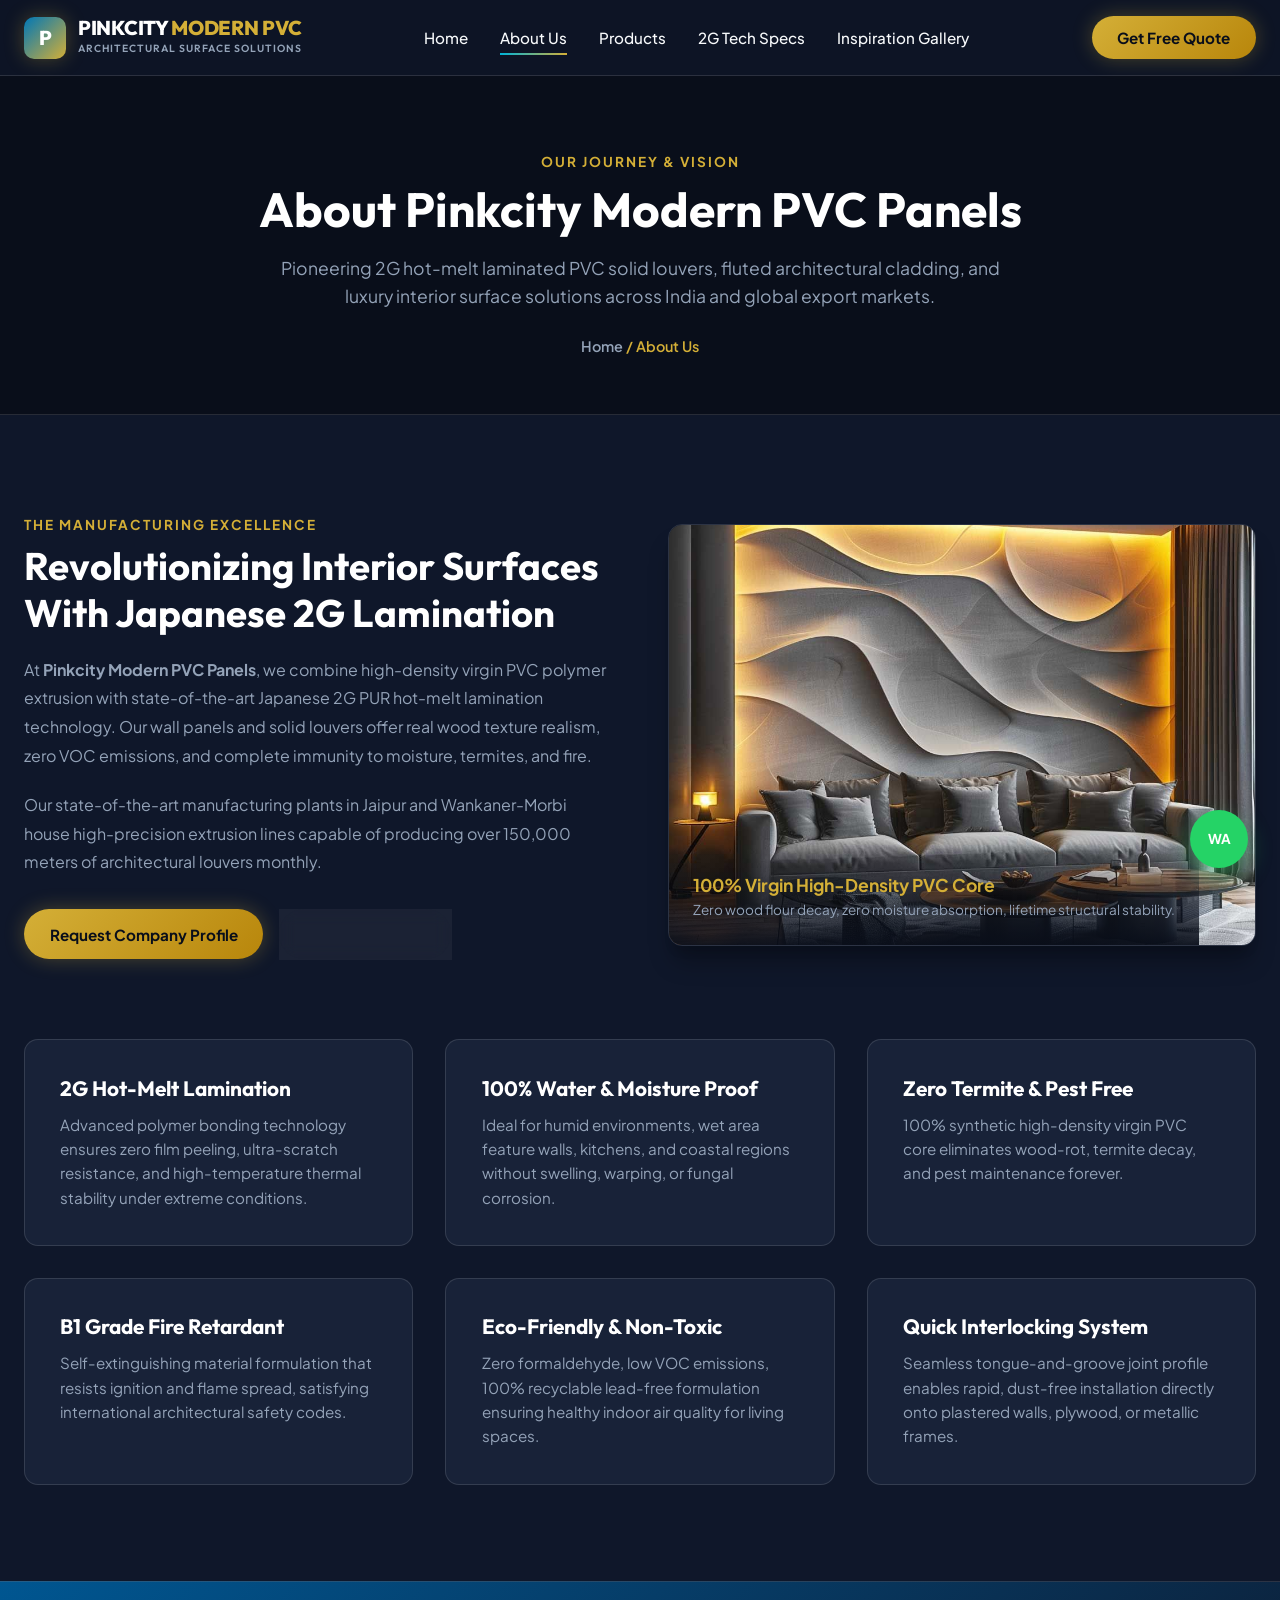
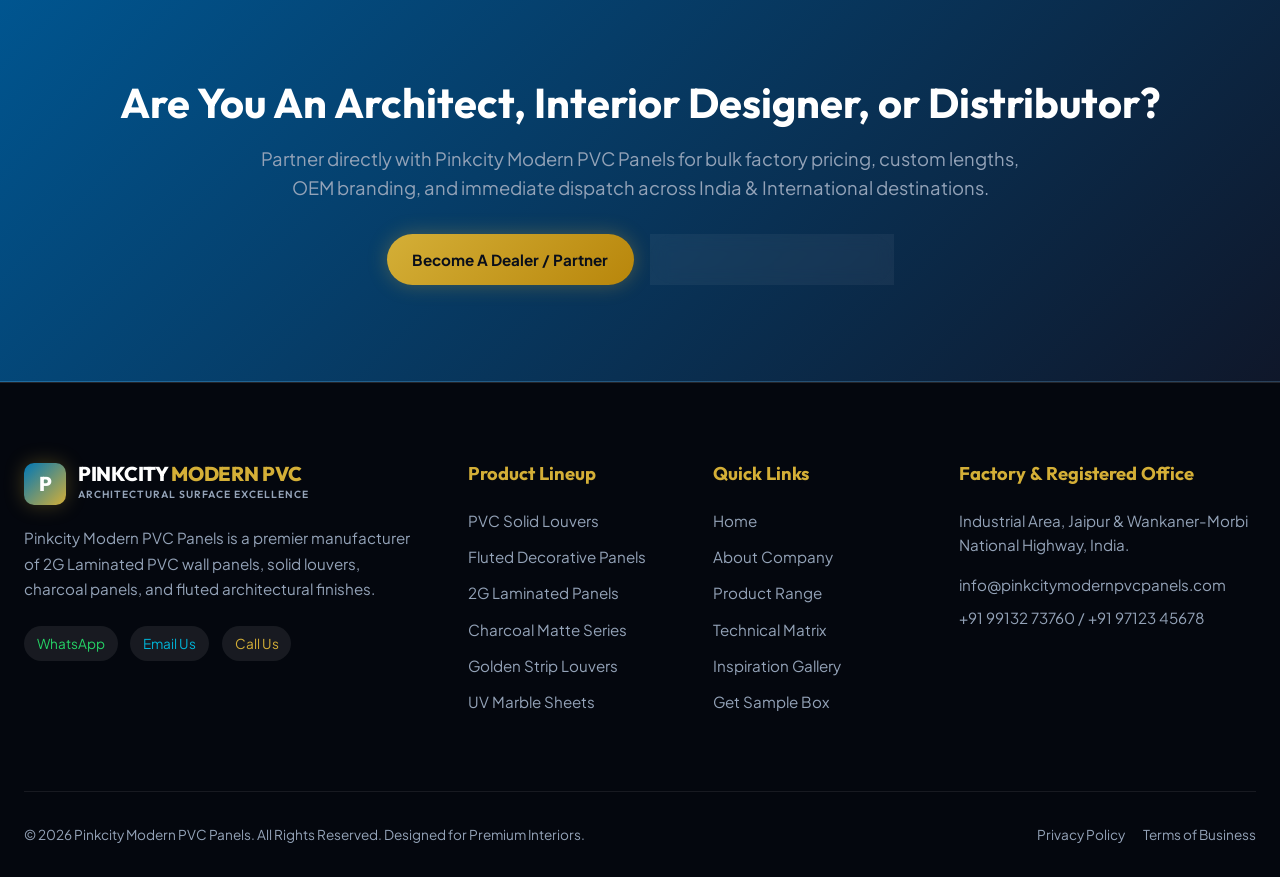
==== about.html @ 7658c2d9 "Optimize smartphone header button and eliminate logo truncation" ====
<!DOCTYPE html>
<html lang="en">
<head>
  <meta charset="UTF-8">
  <meta name="viewport" content="width=device-width, initial-scale=1.0">
  <title>About Us | Pinkcity Modern PVC Panels - 2G Laminated Louvers & Cladding</title>
  <meta name="description" content="Learn about Pinkcity Modern PVC Panels, India's leading manufacturer of 2G laminated solid louvers, fluted wall panels, charcoal cladding, and architectural surface solutions.">
  <meta name="keywords" content="About Pinkcity Modern PVC Panels, 2G Lamination Technology, PVC Louver Manufacturer, India PVC Panels Plant">
  <meta name="author" content="Pinkcity Modern PVC Panels">

  <!-- FontAwesome Icons -->
  <link rel="stylesheet" href="https://cdnjs.cloudflare.com/ajax/libs/font-awesome/6.4.0/css/all.min.css">
  
  <!-- Custom Stylesheet -->
  <link rel="stylesheet" href="asset/interior.css">
</head>
<body>

  <!-- ==================== MAIN HEADER / NAVIGATION ==================== -->
  <header class="main-header">
    <div class="container">
      <nav class="navbar">
        <a href="index.html" class="brand-logo">
          <div class="brand-logo-icon">P</div>
          <div class="brand-logo-text">
            <span class="brand-name">PINKCITY <span class="brand-highlight">MODERN PVC</span></span>
            <span class="brand-tag">Architectural Surface Solutions</span>
          </div>
        </a>

        <ul class="nav-links">
          <li><a href="index.html" class="nav-link">Home</a></li>
          <li><a href="about.html" class="nav-link active">About Us</a></li>
          <li><a href="products.html" class="nav-link">Products</a></li>
          <li><a href="tech-specs.html" class="nav-link">2G Tech Specs</a></li>
          <li><a href="gallery.html" class="nav-link">Inspiration Gallery</a></li>
        </ul>

        <div class="nav-cta">
          <button class="btn btn-gold open-quote-modal" data-product-name="General Inquiry">
            <span class="cta-full">Get Free Quote</span>
            <span class="cta-short">Quote</span>
          </button>
          <button class="mobile-toggle" aria-label="Toggle Navigation">
            <i class="fa-solid fa-bars"></i>
          </button>
        </div>
      </nav>
    </div>
  </header>

  <!-- ==================== PAGE HERO BANNER ==================== -->
  <section class="section section-black" style="padding: 4.5rem 0 3.5rem 0; border-bottom: 1px solid var(--glass-border);">
    <div class="container" style="text-align: center;">
      <span class="section-subtitle">OUR JOURNEY & VISION</span>
      <h1 style="font-size: 3rem; margin-bottom: 1rem;">About Pinkcity Modern PVC Panels</h1>
      <p style="color: var(--text-muted); max-width: 750px; margin: 0 auto 1.5rem auto; font-size: 1.1rem;">
        Pioneering 2G hot-melt laminated PVC solid louvers, fluted architectural cladding, and luxury interior surface solutions across India and global export markets.
      </p>
      <div style="font-size: 0.9rem; color: var(--accent-gold); font-weight: 600;">
        <a href="index.html" style="color: var(--text-muted);">Home</a> / <span>About Us</span>
      </div>
    </div>
  </section>

  <!-- ==================== COMPANY OVERVIEW & 2G TECH ==================== -->
  <section class="section section-dark">
    <div class="container">
      <div style="display: grid; grid-template-columns: 1fr 1fr; gap: 3.5rem; align-items: center; margin-bottom: 5rem;">
        <div>
          <span class="section-subtitle">THE MANUFACTURING EXCELLENCE</span>
          <h2 style="font-size: 2.4rem; margin-bottom: 1.25rem;">Revolutionizing Interior Surfaces With Japanese 2G Lamination</h2>
          <p style="color: var(--text-muted); line-height: 1.8; margin-bottom: 1.25rem;">
            At <strong>Pinkcity Modern PVC Panels</strong>, we combine high-density virgin PVC polymer extrusion with state-of-the-art Japanese 2G PUR hot-melt lamination technology. Our wall panels and solid louvers offer real wood texture realism, zero VOC emissions, and complete immunity to moisture, termites, and fire.
          </p>
          <p style="color: var(--text-muted); line-height: 1.8; margin-bottom: 2rem;">
            Our state-of-the-art manufacturing plants in Jaipur and Wankaner-Morbi house high-precision extrusion lines capable of producing over 150,000 meters of architectural louvers monthly.
          </p>
          
          <div style="display: flex; gap: 1rem; flex-wrap: wrap;">
            <button class="btn btn-gold open-quote-modal" data-product-name="Company Presentation Request">
              Request Company Profile
            </button>
            <a href="products.html" class="btn btn-outline">
              Explore Catalog
            </a>
          </div>
        </div>

        <div style="position: relative; border-radius: var(--radius-md); overflow: hidden; border: 1px solid var(--glass-border); box-shadow: var(--shadow-lg);">
          <img src="hero page/1.jpg" alt="Pinkcity Manufacturing Plant & Surface Finish" style="width: 100%; height: 420px; object-fit: cover;">
          <div style="position: absolute; bottom: 0; inset-x: 0; background: linear-gradient(to top, rgba(9,14,26,0.95), transparent); padding: 1.5rem;">
            <div style="font-weight: 700; color: var(--accent-gold); font-size: 1.1rem;">100% Virgin High-Density PVC Core</div>
            <div style="font-size: 0.85rem; color: var(--text-muted);">Zero wood flour decay, zero moisture absorption, lifetime structural stability.</div>
          </div>
        </div>
      </div>

      <!-- Key Advantage Features -->
      <div class="features-grid">
        <div class="feature-card">
          <h3 class="feature-title">2G Hot-Melt Lamination</h3>
          <p class="feature-desc">Advanced polymer bonding technology ensures zero film peeling, ultra-scratch resistance, and high-temperature thermal stability under extreme conditions.</p>
        </div>

        <div class="feature-card">
          <h3 class="feature-title">100% Water & Moisture Proof</h3>
          <p class="feature-desc">Ideal for humid environments, wet area feature walls, kitchens, and coastal regions without swelling, warping, or fungal corrosion.</p>
        </div>

        <div class="feature-card">
          <h3 class="feature-title">Zero Termite & Pest Free</h3>
          <p class="feature-desc">100% synthetic high-density virgin PVC core eliminates wood-rot, termite decay, and pest maintenance forever.</p>
        </div>

        <div class="feature-card">
          <h3 class="feature-title">B1 Grade Fire Retardant</h3>
          <p class="feature-desc">Self-extinguishing material formulation that resists ignition and flame spread, satisfying international architectural safety codes.</p>
        </div>

        <div class="feature-card">
          <h3 class="feature-title">Eco-Friendly & Non-Toxic</h3>
          <p class="feature-desc">Zero formaldehyde, low VOC emissions, 100% recyclable lead-free formulation ensuring healthy indoor air quality for living spaces.</p>
        </div>

        <div class="feature-card">
          <h3 class="feature-title">Quick Interlocking System</h3>
          <p class="feature-desc">Seamless tongue-and-groove joint profile enables rapid, dust-free installation directly onto plastered walls, plywood, or metallic frames.</p>
        </div>
      </div>
    </div>
  </section>

  <!-- ==================== CALL TO ACTION BANNER ==================== -->
  <section class="section" style="background: linear-gradient(135deg, #005691 0%, var(--primary-navy) 100%); border-top: 1px solid var(--glass-border); border-bottom: 1px solid var(--glass-border);">
    <div class="container" style="text-align: center;">
      <h2 style="font-size: 2.6rem; margin-bottom: 1rem;">Are You An Architect, Interior Designer, or Distributor?</h2>
      <p style="font-size: 1.15rem; color: var(--text-muted); max-width: 800px; margin: 0 auto 2rem auto;">
        Partner directly with Pinkcity Modern PVC Panels for bulk factory pricing, custom lengths, OEM branding, and immediate dispatch across India & International destinations.
      </p>
      <div style="display: flex; gap: 1rem; justify-content: center; flex-wrap: wrap;">
        <button class="btn btn-gold open-quote-modal" data-product-name="Distributor / Bulk Dealer Partnering">
          Become A Dealer / Partner
        </button>
        <a href="https://wa.me/919913273760?text=Hi%20Pinkcity%20Modern%20PVC%20Panels,%20I%20want%20to%20request%20the%20complete%20PDF%20catalogue." target="_blank" class="btn btn-outline">
          Download PDF Catalogue
        </a>
      </div>
    </div>
  </section>

  <!-- ==================== FOOTER ==================== -->
  <footer class="footer">
    <div class="container">
      <div class="footer-grid">
        <div class="footer-col">
          <a href="index.html" class="brand-logo" style="margin-bottom: 1.25rem; display: inline-flex;">
            <div class="brand-logo-icon">P</div>
            <div class="brand-logo-text">
              <span class="brand-name">PINKCITY <span class="brand-highlight">MODERN PVC</span></span>
              <span class="brand-tag">Architectural Surface Excellence</span>
            </div>
          </a>
          <p style="color: var(--text-muted); line-height: 1.7; margin-bottom: 1.5rem;">
            Pinkcity Modern PVC Panels is a premier manufacturer of 2G Laminated PVC wall panels, solid louvers, charcoal panels, and fluted architectural finishes.
          </p>
          <div style="display: flex; gap: 0.8rem; flex-wrap: wrap;">
            <a href="https://wa.me/919913273760" target="_blank" style="padding: 0.4rem 0.8rem; border-radius: var(--radius-full); background: rgba(255,255,255,0.08); font-size: 0.85rem; color: #25d366;">WhatsApp</a>
            <a href="mailto:info@pinkcitymodernpvcpanels.com" style="padding: 0.4rem 0.8rem; border-radius: var(--radius-full); background: rgba(255,255,255,0.08); font-size: 0.85rem; color: var(--accent-cyan);">Email Us</a>
            <a href="tel:+919913273760" style="padding: 0.4rem 0.8rem; border-radius: var(--radius-full); background: rgba(255,255,255,0.08); font-size: 0.85rem; color: var(--accent-gold);">Call Us</a>
          </div>
        </div>

        <div class="footer-col">
          <h4>Product Lineup</h4>
          <ul class="footer-links">
            <li><a href="products.html">PVC Solid Louvers</a></li>
            <li><a href="products.html">Fluted Decorative Panels</a></li>
            <li><a href="products.html">2G Laminated Panels</a></li>
            <li><a href="products.html">Charcoal Matte Series</a></li>
            <li><a href="products.html">Golden Strip Louvers</a></li>
            <li><a href="products.html">UV Marble Sheets</a></li>
          </ul>
        </div>

        <div class="footer-col">
          <h4>Quick Links</h4>
          <ul class="footer-links">
            <li><a href="index.html">Home</a></li>
            <li><a href="about.html">About Company</a></li>
            <li><a href="products.html">Product Range</a></li>
            <li><a href="tech-specs.html">Technical Matrix</a></li>
            <li><a href="gallery.html">Inspiration Gallery</a></li>
            <li><a class="open-quote-modal" data-product-name="Request Sample Box" href="#">Get Sample Box</a></li>
          </ul>
        </div>

        <div class="footer-col">
          <h4>Factory & Registered Office</h4>
          <p style="color: var(--text-muted); margin-bottom: 1rem;">
            Industrial Area, Jaipur & Wankaner-Morbi National Highway, India.
          </p>
          <p style="color: var(--text-muted); margin-bottom: 0.5rem;">
            info@pinkcitymodernpvcpanels.com
          </p>
          <p style="color: var(--text-muted);">
            +91 99132 73760 / +91 97123 45678
          </p>
        </div>
      </div>

      <div class="footer-bottom">
        <div>&copy; 2026 Pinkcity Modern PVC Panels. All Rights Reserved. Designed for Premium Interiors.</div>
        <div>
          <a href="#" style="color: var(--text-muted); margin-right: 1rem;">Privacy Policy</a>
          <a href="#" style="color: var(--text-muted);">Terms of Business</a>
        </div>
      </div>
    </div>
  </footer>

  <!-- ==================== FLOATING WHATSAPP BUTTON ==================== -->
  <a href="https://wa.me/919913273760?text=Hello%20Pinkcity%20Modern%20PVC%20Panels,%20I%20am%20interested%20in%20your%20PVC%20Louvers%20and%20Wall%20Panels." class="whatsapp-float" target="_blank" title="Chat on WhatsApp" style="font-weight: 700; font-size: 0.85rem;">
    WA
  </a>

  <!-- ==================== INQUIRY / SAMPLE REQUEST MODAL ==================== -->
  <div class="modal-backdrop" id="quoteModal">
    <div class="modal-content">
      <button class="modal-close" id="closeQuoteModal">&times;</button>
      <h3 style="font-size: 1.8rem; margin-bottom: 0.5rem; color: var(--accent-gold);">Request Official Quote / Sample Kit</h3>
      <p style="color: var(--text-muted); font-size: 0.9rem; margin-bottom: 1.5rem;">
        Fill out your details below and our sales engineering team will connect with sample swatches & direct wholesale pricing.
      </p>

      <form id="quoteForm">
        <div class="form-group">
          <label class="form-label" for="quoteName">Full Name / Business Name *</label>
          <input type="text" id="quoteName" class="form-control" placeholder="e.g. Rahul Sharma / Studio Design" required>
        </div>

        <div style="display: grid; grid-template-columns: 1fr 1fr; gap: 1rem;">
          <div class="form-group">
            <label class="form-label" for="quotePhone">Mobile / WhatsApp Number *</label>
            <input type="tel" id="quotePhone" class="form-control" placeholder="+91 98765 43210" required>
          </div>
          <div class="form-group">
            <label class="form-label" for="quoteCity">City / Location *</label>
            <input type="text" id="quoteCity" class="form-control" placeholder="e.g. Jaipur, Delhi, Mumbai" required>
          </div>
        </div>

        <div class="form-group">
          <label class="form-label" for="quoteProduct">Select Product Category *</label>
          <select id="quoteProduct" class="form-control" required>
            <option value="PVC Solid Louver">PVC Solid Louver</option>
            <option value="Fluted Decorative Panel with Gold Strip">Fluted Decorative Panel with Gold Strip</option>
            <option value="2G Laminated Wall Panel">2G Laminated Wall Panel</option>
            <option value="Charcoal Matte Series">Charcoal Matte Series</option>
            <option value="Sample Box Kit">Complete Sample Swatch Box</option>
            <option value="Distributor Inquiry">Distributor / Dealer Bulk Partnership</option>
          </select>
        </div>

        <div class="form-group">
          <label class="form-label" for="quoteQuantity">Approximate Quantity Needed (sq. ft. / boxes)</label>
          <input type="text" id="quoteQuantity" class="form-control" placeholder="e.g. 500 sq.ft or 10 Boxes">
        </div>

        <button type="submit" class="btn btn-gold" style="width: 100%; margin-top: 1rem; padding: 0.9rem;">
          Submit & Connect via WhatsApp
        </button>
      </form>
    </div>
  </div>

  <!-- Scripts -->
  <script src="asset/interior.js"></script>
</body>
</html>
---- asset/interior.css ----
/* ==========================================================================
   BLUETEC PLAST - PREMIUM INTERIOR PANELS & LOUVERS CSS STYLESHEET
   Modern, Ultra-Responsive, High-Performance Design System
   ========================================================================== */

@import url('https://fonts.googleapis.com/css2?family=Outfit:wght@300;400;500;600;700;800;900&family=Plus+Jakarta+Sans:ital,wght@0,300;0,400;0,500;0,600;0,700;1,400&display=swap');

/* --- Root Color Variables & Design Tokens --- */
:root {
  --primary-dark: #090e1a;
  --primary-navy: #0f172a;
  --surface-card: #182238;
  --surface-hover: #1e2d4a;
  --accent-blue: #0077b6;
  --accent-cyan: #00b4d8;
  --accent-gold: #d4af37;
  --accent-gold-light: #f3e5ab;
  --text-main: #f8fafc;
  --text-muted: #94a3b8;
  --text-dark: #0f172a;
  --bg-light: #f1f5f9;
  --bg-card-light: #ffffff;

  --font-heading: 'Outfit', sans-serif;
  --font-body: 'Plus Jakarta Sans', sans-serif;

  --shadow-sm: 0 4px 6px -1px rgba(0, 0, 0, 0.1), 0 2px 4px -1px rgba(0, 0, 0, 0.06);
  --shadow-lg: 0 20px 25px -5px rgba(0, 0, 0, 0.3), 0 10px 10px -5px rgba(0, 0, 0, 0.1);
  --shadow-glow: 0 0 25px rgba(0, 180, 216, 0.25);
  --shadow-gold-glow: 0 0 20px rgba(212, 175, 55, 0.3);

  --glass-bg: rgba(15, 23, 42, 0.75);
  --glass-border: rgba(255, 255, 255, 0.12);
  --radius-sm: 8px;
  --radius-md: 14px;
  --radius-lg: 24px;
  --radius-full: 9999px;

  --transition-fast: all 0.25s cubic-bezier(0.4, 0, 0.2, 1);
  --transition-smooth: all 0.4s cubic-bezier(0.16, 1, 0.3, 1);
}

/* --- Base Resets --- */
*, *::before, *::after {
  box-sizing: border-box;
  margin: 0;
  padding: 0;
}

html {
  scroll-behavior: smooth;
  font-size: 16px;
  width: 100%;
  max-width: 100%;
  overflow-x: hidden !important;
}

body {
  font-family: var(--font-body);
  background-color: var(--primary-dark);
  color: var(--text-main);
  line-height: 1.6;
  width: 100%;
  max-width: 100%;
  overflow-x: hidden !important;
  position: relative;
  -webkit-font-smoothing: antialiased;
}

img, video {
  max-width: 100%;
  height: auto;
  display: block;
}

a {
  color: inherit;
  text-decoration: none;
  transition: var(--transition-fast);
}

button {
  cursor: pointer;
  border: none;
  outline: none;
  font-family: inherit;
}

/* --- Typography Helpers --- */
h1, h2, h3, h4, h5, h6 {
  font-family: var(--font-heading);
  font-weight: 700;
  line-height: 1.2;
  color: #ffffff;
}

.gradient-text {
  background: linear-gradient(135deg, #ffffff 0%, var(--accent-cyan) 50%, var(--accent-gold) 100%);
  -webkit-background-clip: text;
  -webkit-text-fill-color: transparent;
}

.gold-gradient-text {
  background: linear-gradient(135deg, #ffe58f 0%, var(--accent-gold) 60%, #b8860b 100%);
  -webkit-background-clip: text;
  -webkit-text-fill-color: transparent;
}

.section-subtitle {
  text-transform: uppercase;
  letter-spacing: 2px;
  font-size: 0.85rem;
  font-weight: 700;
  color: var(--accent-gold);
  margin-bottom: 0.5rem;
  display: inline-block;
}

.section-title {
  font-size: 2.5rem;
  margin-bottom: 1rem;
}

@media (max-width: 768px) {
  .section-title {
    font-size: 1.9rem;
  }
}

.container {
  width: 100%;
  max-width: 1280px;
  margin: 0 auto;
  padding: 0 1.5rem;
}

/* --- Top Notice & Info Bar --- */
.topbar {
  background-color: #060911;
  border-bottom: 1px solid var(--glass-border);
  font-size: 0.85rem;
  padding: 0.5rem 0;
  color: var(--text-muted);
}

.topbar .container {
  display: flex;
  justify-content: space-between;
  align-items: center;
  flex-wrap: wrap;
  gap: 0.75rem;
}

.topbar-info, .topbar-social {
  display: flex;
  align-items: center;
  gap: 1.5rem;
}

.topbar-info-item {
  display: flex;
  align-items: center;
  gap: 0.4rem;
}

.topbar-info-item i {
  color: var(--accent-cyan);
}

.topbar-info-item a:hover {
  color: var(--accent-gold);
}

.topbar-social a {
  width: 28px;
  height: 28px;
  border-radius: 50%;
  background: rgba(255, 255, 255, 0.05);
  display: flex;
  align-items: center;
  justify-content: center;
  color: var(--text-muted);
  font-size: 0.8rem;
  transition: var(--transition-fast);
}

.topbar-social a:hover {
  background: var(--accent-blue);
  color: #fff;
  transform: translateY(-2px);
}

/* --- Header Navigation --- */
.main-header {
  position: sticky;
  top: 0;
  z-index: 1000;
  background: var(--glass-bg);
  backdrop-filter: blur(16px);
  -webkit-backdrop-filter: blur(16px);
  border-bottom: 1px solid var(--glass-border);
  transition: var(--transition-smooth);
}

.main-header.scrolled {
  background: rgba(9, 14, 26, 0.95);
  box-shadow: 0 10px 30px rgba(0,0,0,0.5);
}

.navbar {
  display: flex;
  align-items: center;
  justify-content: space-between;
  padding: 1rem 0;
}

.brand-logo {
  display: flex;
  align-items: center;
  gap: 0.75rem;
  font-family: var(--font-heading);
  text-decoration: none;
}

.brand-logo-icon {
  width: 42px;
  height: 42px;
  background: linear-gradient(135deg, var(--accent-blue), var(--accent-gold));
  border-radius: 10px;
  display: flex;
  align-items: center;
  justify-content: center;
  color: #ffffff;
  font-size: 1.25rem;
  font-weight: 800;
  box-shadow: var(--shadow-gold-glow);
  flex-shrink: 0;
}

.brand-logo-text {
  display: flex;
  flex-direction: column;
  justify-content: center;
}

.brand-name {
  font-size: 1.25rem;
  font-weight: 800;
  color: #ffffff;
  white-space: nowrap;
  letter-spacing: -0.3px;
  line-height: 1.1;
}

.brand-highlight {
  color: var(--accent-gold);
}

.brand-tag {
  font-size: 0.65rem;
  font-weight: 600;
  text-transform: uppercase;
  letter-spacing: 1px;
  color: var(--text-muted);
  margin-top: 2px;
  white-space: nowrap;
}

.nav-links {
  display: flex;
  align-items: center;
  gap: 2rem;
  list-style: none;
}

.nav-link {
  font-weight: 500;
  font-size: 0.95rem;
  color: var(--text-main);
  position: relative;
  padding: 0.5rem 0;
}

.nav-link::after {
  content: '';
  position: absolute;
  bottom: 0;
  left: 0;
  width: 0;
  height: 2px;
  background: linear-gradient(90deg, var(--accent-cyan), var(--accent-gold));
  transition: var(--transition-fast);
}

.nav-link:hover::after, .nav-link.active::after {
  width: 100%;
}

.nav-cta {
  display: flex;
  align-items: center;
  gap: 1rem;
}

.cta-short {
  display: none;
}

.cta-full {
  display: inline;
}

.btn {
  display: inline-flex;
  align-items: center;
  justify-content: center;
  gap: 0.6rem;
  padding: 0.75rem 1.6rem;
  font-size: 0.95rem;
  font-weight: 600;
  border-radius: var(--radius-full);
  transition: var(--transition-smooth);
  white-space: nowrap;
}

.btn-primary {
  background: linear-gradient(135deg, var(--accent-blue) 0%, #005691 100%);
  color: #ffffff;
  box-shadow: var(--shadow-glow);
}

.btn-primary:hover {
  transform: translateY(-2px);
  box-shadow: 0 10px 25px rgba(0, 180, 216, 0.4);
}

.btn-gold {
  background: linear-gradient(135deg, var(--accent-gold) 0%, #b8860b 100%);
  color: var(--primary-dark);
  font-weight: 700;
  box-shadow: var(--shadow-gold-glow);
}

.btn-gold:hover {
  transform: translateY(-2px);
  box-shadow: 0 10px 25px rgba(212, 175, 55, 0.5);
  color: #000;
}

.btn-outline {
  background: rgba(255, 255, 255, 0.05);
  border: 1px solid var(--glass-border);
  color: var(--text-main);
  backdrop-filter: blur(8px);
}

.btn-outline:hover {
  background: rgba(255, 255, 255, 0.15);
  border-color: var(--accent-cyan);
  color: #fff;
  transform: translateY(-2px);
}

.mobile-toggle {
  display: none;
  background: none;
  color: #fff;
  font-size: 1.5rem;
}

/* --- Hero Section with Background Video --- */
.hero {
  position: relative;
  height: 75vh;
  min-height: 480px;
  display: flex;
  align-items: center;
  justify-content: center;
  overflow: hidden;
  padding: 0;
}

.hero-video-wrapper {
  position: absolute;
  top: 0;
  left: 0;
  width: 100%;
  height: 100%;
  z-index: 1;
  overflow: hidden;
}

.hero-video-wrapper video {
  width: 100%;
  height: 100%;
  object-fit: cover;
  transform: scale(1);
  filter: brightness(1) contrast(1.05);
  position: absolute;
  top: 0;
  left: 0;
  z-index: 1;
}

/* --- Hero Background Image Slide-In Transition --- */
.hero-slide-bg {
  position: absolute;
  top: 0;
  left: 0;
  width: 100%;
  height: 100%;
  z-index: 1;
  opacity: 0;
  transform: translateY(50px);
  transition: transform 0.8s cubic-bezier(0.16, 1, 0.3, 1), opacity 0.6s cubic-bezier(0.16, 1, 0.3, 1);
  pointer-events: none;
  overflow: hidden;
}

.hero-slide-bg.active {
  opacity: 1;
  transform: translateY(0);
  z-index: 2; /* Slides cleanly over the video */
}

.hero-bg-img {
  width: 100%;
  height: 100%;
  object-fit: cover;
  object-position: center;
  filter: brightness(0.9) contrast(1.1);
  transition: transform 8s ease;
}

.hero-slide-bg.active .hero-bg-img {
  transform: scale(1.04);
}

.hero-overlay {
  position: absolute;
  top: 0;
  left: 0;
  width: 100%;
  height: 100%;
  background: linear-gradient(to bottom, rgba(9, 14, 26, 0.25) 0%, rgba(9, 14, 26, 0.7) 100%);
  z-index: 3;
}

/* --- Hero Reveal Container (CTA & Scroll Indicator) --- */
.hero-reveal-container {
  position: absolute;
  bottom: 2.5rem;
  left: 50%;
  transform: translate(-50%, 30px);
  z-index: 10;
  display: flex;
  flex-direction: column;
  align-items: center;
  gap: 1.25rem;
  opacity: 0;
  pointer-events: none;
  transition: opacity 0.8s cubic-bezier(0.16, 1, 0.3, 1), transform 0.8s cubic-bezier(0.16, 1, 0.3, 1);
  text-align: center;
  width: auto;
}

.hero-reveal-container.visible {
  opacity: 1;
  transform: translate(-50%, 0);
  pointer-events: auto;
}

.btn-hero-cta {
  padding: 0.85rem 2.2rem;
  font-size: 1.05rem;
  font-weight: 800;
  box-shadow: 0 10px 30px rgba(212, 175, 55, 0.5);
  letter-spacing: 0.5px;
  border-radius: var(--radius-full);
}

.btn-hero-cta:hover {
  transform: translateY(-3px) scale(1.04);
  box-shadow: 0 15px 40px rgba(212, 175, 55, 0.8);
}

.scroll-down-indicator {
  display: flex;
  flex-direction: column;
  align-items: center;
  gap: 0.35rem;
  color: var(--text-muted);
  font-size: 0.8rem;
  font-weight: 600;
  letter-spacing: 1.5px;
  text-transform: uppercase;
  transition: var(--transition-fast);
}

.scroll-down-indicator:hover {
  color: var(--accent-cyan);
}

.bounce-arrow {
  font-size: 1.1rem;
  color: var(--accent-gold);
  animation: bounceArrow 2s infinite;
}

@keyframes bounceArrow {
  0%, 20%, 50%, 80%, 100% {
    transform: translateY(0);
  }
  40% {
    transform: translateY(8px);
  }
  60% {
    transform: translateY(4px);
  }
}

.hero-content {
  position: relative;
  z-index: 3;
  text-align: center;
  max-width: 900px;
  margin: 0 auto;
}

.hero-badge {
  display: inline-flex;
  align-items: center;
  gap: 0.6rem;
  padding: 0.4rem 1.2rem;
  background: rgba(212, 175, 55, 0.15);
  border: 1px solid var(--accent-gold);
  border-radius: var(--radius-full);
  font-size: 0.85rem;
  font-weight: 700;
  color: var(--accent-gold-light);
  margin-bottom: 1.5rem;
  backdrop-filter: blur(10px);
  animation: pulseGold 3s infinite alternate;
}

@keyframes pulseGold {
  0% { box-shadow: 0 0 10px rgba(212, 175, 55, 0.2); }
  100% { box-shadow: 0 0 25px rgba(212, 175, 55, 0.6); }
}

.hero-title {
  font-size: 3.8rem;
  font-weight: 800;
  letter-spacing: -1px;
  line-height: 1.1;
  margin-bottom: 1.5rem;
}

@media (max-width: 768px) {
  .hero-title {
    font-size: 2.3rem;
  }
}

.hero-description {
  font-size: 1.25rem;
  color: var(--text-muted);
  margin-bottom: 2.5rem;
  max-width: 750px;
  margin-left: auto;
  margin-right: auto;
}

@media (max-width: 768px) {
  .hero-description {
    font-size: 1rem;
  }
}

.hero-actions {
  display: flex;
  align-items: center;
  justify-content: center;
  gap: 1.25rem;
  flex-wrap: wrap;
  margin-bottom: 3.5rem;
}

.hero-video-controls {
  position: absolute;
  bottom: 2rem;
  right: 2rem;
  z-index: 10;
  display: flex;
  align-items: center;
  gap: 0.75rem;
  background: rgba(15, 23, 42, 0.8);
  border: 1px solid var(--glass-border);
  padding: 0.4rem 0.8rem;
  border-radius: var(--radius-full);
  backdrop-filter: blur(12px);
}

.video-ctrl-btn {
  background: none;
  border: none;
  color: var(--text-main);
  font-size: 0.9rem;
  display: flex;
  align-items: center;
  gap: 0.4rem;
  padding: 0.3rem 0.6rem;
  border-radius: var(--radius-sm);
  transition: var(--transition-fast);
}

.video-ctrl-btn:hover {
  color: var(--accent-cyan);
  background: rgba(255,255,255,0.1);
}

/* --- Stats Counter Bar --- */
.stats-bar {
  display: grid;
  grid-template-columns: repeat(4, 1fr);
  gap: 1.5rem;
  background: var(--surface-card);
  border: 1px solid var(--glass-border);
  border-radius: var(--radius-md);
  padding: 1.5rem 2rem;
  box-shadow: var(--shadow-lg);
}

@media (max-width: 768px) {
  .stats-bar {
    grid-template-columns: repeat(2, 1fr);
  }
}

.stat-item {
  text-align: center;
  border-right: 1px solid rgba(255,255,255,0.08);
}

.stat-item:last-child {
  border-right: none;
}

.stat-number {
  font-family: var(--font-heading);
  font-size: 2.2rem;
  font-weight: 800;
  color: var(--accent-cyan);
}

.stat-label {
  font-size: 0.85rem;
  color: var(--text-muted);
  text-transform: uppercase;
  letter-spacing: 1px;
}

/* --- Section Layouts --- */
.section {
  padding: 6rem 0;
  position: relative;
}

.section-dark {
  background-color: var(--primary-navy);
}

.section-black {
  background-color: var(--primary-dark);
}

.section-header {
  text-align: center;
  max-width: 700px;
  margin: 0 auto 3.5rem auto;
}

/* --- Secondary Video & Factory Showcase --- */
.video-showcase-grid {
  display: grid;
  grid-template-columns: 1fr 1fr;
  gap: 2rem;
  align-items: center;
}

@media (max-width: 992px) {
  .video-showcase-grid {
    grid-template-columns: 1fr;
  }
}

.video-card {
  position: relative;
  border-radius: var(--radius-md);
  overflow: hidden;
  border: 1px solid var(--glass-border);
  background: var(--surface-card);
  box-shadow: var(--shadow-lg);
  group: hover;
}

.video-card video {
  width: 100%;
  height: 380px;
  object-fit: cover;
  display: block;
}

.video-card-overlay {
  position: absolute;
  inset: 0;
  background: linear-gradient(to top, rgba(9, 14, 26, 0.9) 0%, rgba(9, 14, 26, 0.2) 60%);
  display: flex;
  flex-direction: column;
  justify-content: flex-end;
  padding: 1.8rem;
  transition: var(--transition-fast);
}

.video-play-trigger {
  position: absolute;
  top: 50%;
  left: 50%;
  transform: translate(-50%, -50%);
  width: 64px;
  height: 64px;
  background: linear-gradient(135deg, var(--accent-gold), #b8860b);
  border-radius: 50%;
  display: flex;
  align-items: center;
  justify-content: center;
  color: var(--primary-dark);
  font-size: 1.4rem;
  box-shadow: var(--shadow-gold-glow);
  transition: var(--transition-smooth);
  cursor: pointer;
}

.video-card:hover .video-play-trigger {
  transform: translate(-50%, -50%) scale(1.15);
  box-shadow: 0 0 35px rgba(212, 175, 55, 0.8);
}

.video-card-title {
  font-size: 1.3rem;
  font-weight: 700;
  margin-bottom: 0.3rem;
}

.video-card-desc {
  font-size: 0.9rem;
  color: var(--text-muted);
}

/* --- Features Grid (2G Lamination & Technical Perks) --- */
.features-grid {
  display: grid;
  grid-template-columns: repeat(3, 1fr);
  gap: 2rem;
}

@media (max-width: 992px) {
  .features-grid {
    grid-template-columns: repeat(2, 1fr);
  }
}

@media (max-width: 600px) {
  .features-grid {
    grid-template-columns: 1fr;
  }
}

.feature-card {
  background: var(--surface-card);
  border: 1px solid var(--glass-border);
  border-radius: var(--radius-md);
  padding: 2.2rem;
  transition: var(--transition-smooth);
  position: relative;
  overflow: hidden;
}

.feature-card::before {
  content: '';
  position: absolute;
  top: 0;
  left: 0;
  width: 4px;
  height: 0%;
  background: linear-gradient(to bottom, var(--accent-cyan), var(--accent-gold));
  transition: var(--transition-fast);
}

.feature-card:hover {
  transform: translateY(-8px);
  background: var(--surface-hover);
  box-shadow: var(--shadow-glow);
}

.feature-card:hover::before {
  height: 100%;
}

.feature-icon {
  width: 56px;
  height: 56px;
  border-radius: var(--radius-sm);
  background: rgba(0, 180, 216, 0.12);
  border: 1px solid rgba(0, 180, 216, 0.3);
  display: flex;
  align-items: center;
  justify-content: center;
  font-size: 1.5rem;
  color: var(--accent-cyan);
  margin-bottom: 1.5rem;
}

.feature-title {
  font-size: 1.3rem;
  margin-bottom: 0.75rem;
}

.feature-desc {
  font-size: 0.95rem;
  color: var(--text-muted);
}

/* --- Filterable Product Catalog --- */
.filter-tabs {
  display: flex;
  align-items: center;
  justify-content: center;
  gap: 0.75rem;
  flex-wrap: wrap;
  margin-bottom: 3rem;
}

.filter-btn {
  padding: 0.6rem 1.4rem;
  border-radius: var(--radius-full);
  background: rgba(255, 255, 255, 0.05);
  border: 1px solid var(--glass-border);
  color: var(--text-muted);
  font-weight: 600;
  font-size: 0.9rem;
  transition: var(--transition-fast);
}

.filter-btn:hover, .filter-btn.active {
  background: linear-gradient(135deg, var(--accent-blue), var(--accent-cyan));
  color: #ffffff;
  border-color: transparent;
  box-shadow: var(--shadow-glow);
}

.product-grid {
  display: grid;
  grid-template-columns: repeat(4, 1fr);
  gap: 1.75rem;
}

@media (max-width: 1200px) {
  .product-grid {
    grid-template-columns: repeat(3, 1fr);
  }
}

@media (max-width: 768px) {
  .product-grid {
    grid-template-columns: repeat(2, 1fr);
  }
}

@media (max-width: 480px) {
  .product-grid {
    grid-template-columns: 1fr;
  }
}

.product-card {
  background: var(--surface-card);
  border: 1px solid var(--glass-border);
  border-radius: var(--radius-md);
  overflow: hidden;
  transition: var(--transition-smooth);
  display: flex;
  flex-direction: column;
}

.product-card:hover {
  transform: translateY(-8px);
  box-shadow: var(--shadow-lg);
  border-color: rgba(0, 180, 216, 0.4);
}

.product-image-box {
  position: relative;
  height: 240px;
  overflow: hidden;
  background: #000;
}

.product-image-box img {
  width: 100%;
  height: 100%;
  object-fit: cover;
  transition: transform 0.6s cubic-bezier(0.16, 1, 0.3, 1);
}

.product-card:hover .product-image-box img {
  transform: scale(1.1);
}

.product-tag {
  position: absolute;
  top: 0.8rem;
  left: 0.8rem;
  background: rgba(9, 14, 26, 0.85);
  border: 1px solid var(--glass-border);
  color: var(--accent-gold);
  font-size: 0.75rem;
  font-weight: 700;
  padding: 0.25rem 0.7rem;
  border-radius: var(--radius-full);
  backdrop-filter: blur(8px);
}

.product-zoom-btn {
  position: absolute;
  top: 0.8rem;
  right: 0.8rem;
  width: 34px;
  height: 34px;
  border-radius: 50%;
  background: rgba(15, 23, 42, 0.8);
  border: 1px solid var(--glass-border);
  color: #fff;
  display: flex;
  align-items: center;
  justify-content: center;
  opacity: 0;
  transition: var(--transition-fast);
}

.product-card:hover .product-zoom-btn {
  opacity: 1;
}

.product-zoom-btn:hover {
  background: var(--accent-cyan);
  color: #000;
}

.product-body {
  padding: 1.25rem;
  display: flex;
  flex-direction: column;
  flex-grow: 1;
}

.product-title {
  font-size: 1.1rem;
  font-weight: 700;
  margin-bottom: 0.5rem;
  color: #ffffff;
}

.product-specs-brief {
  font-size: 0.85rem;
  color: var(--text-muted);
  margin-bottom: 1.25rem;
  display: flex;
  gap: 0.8rem;
  flex-wrap: wrap;
}

.spec-chip {
  background: rgba(255, 255, 255, 0.05);
  padding: 0.2rem 0.5rem;
  border-radius: 4px;
}

.product-footer {
  margin-top: auto;
  display: flex;
  align-items: center;
  justify-content: space-between;
  gap: 0.5rem;
}

/* --- Technical Specifications Table --- */
.specs-table-container {
  background: var(--surface-card);
  border: 1px solid var(--glass-border);
  border-radius: var(--radius-md);
  overflow: hidden;
  box-shadow: var(--shadow-lg);
}

.specs-table {
  width: 100%;
  border-collapse: collapse;
  text-align: left;
}

.specs-table th {
  background: #090e1a;
  color: var(--accent-gold);
  font-family: var(--font-heading);
  font-weight: 700;
  padding: 1.2rem 1.5rem;
  font-size: 0.95rem;
  border-bottom: 1px solid var(--glass-border);
}

.specs-table td {
  padding: 1rem 1.5rem;
  border-bottom: 1px solid rgba(255, 255, 255, 0.05);
  color: var(--text-main);
  font-size: 0.95rem;
}

.specs-table tr:hover td {
  background: rgba(255, 255, 255, 0.02);
}

/* --- Visual Inspiration Masonry Gallery --- */
.gallery-grid {
  display: grid;
  grid-template-columns: repeat(4, 1fr);
  gap: 1.25rem;
}

@media (max-width: 992px) {
  .gallery-grid {
    grid-template-columns: repeat(3, 1fr);
  }
}

@media (max-width: 600px) {
  .gallery-grid {
    grid-template-columns: repeat(2, 1fr);
  }
}

.gallery-item {
  position: relative;
  height: 260px;
  border-radius: var(--radius-md);
  overflow: hidden;
  cursor: pointer;
  border: 1px solid var(--glass-border);
}

.gallery-item img {
  width: 100%;
  height: 100%;
  object-fit: cover;
  transition: transform 0.5s ease;
}

.gallery-item:hover img {
  transform: scale(1.12);
}

.gallery-overlay {
  position: absolute;
  inset: 0;
  background: rgba(9, 14, 26, 0.7);
  display: flex;
  flex-direction: column;
  align-items: center;
  justify-content: center;
  opacity: 0;
  transition: var(--transition-fast);
  text-align: center;
  padding: 1rem;
}

.gallery-item:hover .gallery-overlay {
  opacity: 1;
}

.gallery-overlay i {
  font-size: 1.8rem;
  color: var(--accent-gold);
  margin-bottom: 0.5rem;
}

.gallery-caption {
  font-weight: 700;
  font-size: 1rem;
}

/* --- Inquiry / Quote Section & Modals --- */
.modal-backdrop {
  position: fixed;
  inset: 0;
  background: rgba(0, 0, 0, 0.85);
  backdrop-filter: blur(12px);
  z-index: 2000;
  display: flex;
  align-items: center;
  justify-content: center;
  padding: 1.5rem;
  opacity: 0;
  pointer-events: none;
  transition: var(--transition-smooth);
}

.modal-backdrop.active {
  opacity: 1;
  pointer-events: auto;
}

.modal-content {
  background: var(--surface-card);
  border: 1px solid var(--glass-border);
  border-radius: var(--radius-lg);
  width: 100%;
  max-width: 650px;
  padding: 2.5rem;
  position: relative;
  box-shadow: var(--shadow-lg);
  transform: translateY(20px);
  transition: var(--transition-smooth);
  max-height: 90vh;
  overflow-y: auto;
}

.modal-backdrop.active .modal-content {
  transform: translateY(0);
}

.modal-close {
  position: absolute;
  top: 1.25rem;
  right: 1.25rem;
  width: 36px;
  height: 36px;
  border-radius: 50%;
  background: rgba(255,255,255,0.08);
  color: #fff;
  display: flex;
  align-items: center;
  justify-content: center;
  font-size: 1.2rem;
  transition: var(--transition-fast);
}

.modal-close:hover {
  background: #ff4757;
}

.form-group {
  margin-bottom: 1.25rem;
}

.form-label {
  display: block;
  font-weight: 600;
  font-size: 0.9rem;
  margin-bottom: 0.4rem;
  color: var(--text-main);
}

.form-control {
  width: 100%;
  padding: 0.85rem 1.1rem;
  background: rgba(9, 14, 26, 0.6);
  border: 1px solid var(--glass-border);
  border-radius: var(--radius-sm);
  color: #fff;
  font-family: inherit;
  font-size: 0.95rem;
  transition: var(--transition-fast);
}

.form-control:focus {
  border-color: var(--accent-cyan);
  outline: none;
  box-shadow: 0 0 10px rgba(0, 180, 216, 0.3);
}

select.form-control option {
  background: var(--primary-dark);
  color: #fff;
}

/* --- Floating WhatsApp Quick Connect Button --- */
.whatsapp-float {
  position: fixed;
  bottom: 2rem;
  right: 2rem;
  width: 58px;
  height: 58px;
  background: #25d366;
  border-radius: 50%;
  display: flex;
  align-items: center;
  justify-content: center;
  color: #ffffff;
  font-size: 1.8rem;
  box-shadow: 0 10px 25px rgba(37, 211, 102, 0.4);
  z-index: 999;
  transition: var(--transition-smooth);
}

.whatsapp-float:hover {
  transform: scale(1.12);
  box-shadow: 0 15px 30px rgba(37, 211, 102, 0.6);
}

/* --- Footer --- */
.footer {
  background-color: #04070e;
  border-top: 1px solid var(--glass-border);
  padding: 5rem 0 2rem 0;
  font-size: 0.95rem;
}

.footer-grid {
  display: grid;
  grid-template-columns: 2fr 1fr 1fr 1.5fr;
  gap: 3rem;
  margin-bottom: 4rem;
}

@media (max-width: 992px) {
  .footer-grid {
    grid-template-columns: repeat(2, 1fr);
  }
}

@media (max-width: 576px) {
  .footer-grid {
    grid-template-columns: 1fr;
  }
}

.footer-col h4 {
  font-size: 1.15rem;
  margin-bottom: 1.5rem;
  color: var(--accent-gold);
}

.footer-links {
  list-style: none;
}

.footer-links li {
  margin-bottom: 0.75rem;
}

.footer-links a {
  color: var(--text-muted);
}

.footer-links a:hover {
  color: var(--accent-cyan);
  padding-left: 4px;
}

.footer-bottom {
  border-top: 1px solid rgba(255, 255, 255, 0.08);
  padding-top: 2rem;
  display: flex;
  align-items: center;
  justify-content: space-between;
  color: var(--text-muted);
  font-size: 0.85rem;
  flex-wrap: wrap;
  gap: 1rem;
}

/* ==========================================================================
   MOBILE RESPONSIVE STYLING (TOUCH & SMARTPHONE OPTIMIZATIONS)
   ========================================================================== */

@media (max-width: 992px) {
  .brand-name {
    font-size: 1.1rem;
  }
}

@media (max-width: 768px) {
  .cta-full {
    display: none;
  }
  .cta-short {
    display: inline;
    font-weight: 700;
  }

  .navbar {
    padding: 0.6rem 0;
  }

  .mobile-toggle {
    display: flex;
    align-items: center;
    justify-content: center;
    width: 36px;
    height: 36px;
    border-radius: var(--radius-sm);
    background: rgba(255, 255, 255, 0.08);
    border: 1px solid var(--glass-border);
    cursor: pointer;
    z-index: 1001;
    color: #fff;
    font-size: 1rem;
    flex-shrink: 0;
  }

  .nav-links {
    position: fixed;
    top: 58px;
    right: 0;
    width: 270px;
    max-width: 80vw;
    height: calc(100vh - 58px);
    background: rgba(9, 14, 26, 0.98);
    backdrop-filter: blur(20px);
    -webkit-backdrop-filter: blur(20px);
    flex-direction: column;
    align-items: flex-start;
    padding: 2.5rem 2rem;
    gap: 1.5rem;
    border-left: 1px solid var(--glass-border);
    box-shadow: -10px 0 30px rgba(0, 0, 0, 0.8);
    transform: translateX(100%);
    transition: transform 0.35s cubic-bezier(0.16, 1, 0.3, 1), visibility 0.35s;
    visibility: hidden;
    z-index: 999;
  }

  .nav-links.active {
    transform: translateX(0);
    visibility: visible;
  }

  .nav-link {
    font-size: 1.1rem;
    width: 100%;
  }

  .brand-logo {
    gap: 0.4rem;
    min-width: 0;
    flex-shrink: 1;
  }

  .brand-logo-icon {
    width: 28px;
    height: 28px;
    font-size: 0.85rem;
    border-radius: 6px;
    flex-shrink: 0;
  }

  .brand-name {
    font-size: 0.85rem;
    font-weight: 800;
    white-space: nowrap;
  }

  .brand-tag {
    display: none !important;
  }

  .nav-cta {
    display: flex;
    align-items: center;
    gap: 0.4rem;
    flex-shrink: 0;
  }

  .nav-cta .btn {
    padding: 0.35rem 0.65rem;
    font-size: 0.72rem;
    letter-spacing: 0.3px;
    border-radius: var(--radius-sm);
    flex-shrink: 0;
  }

  .hero {
    height: 55vh;
    min-height: 350px;
  }

  .stats-bar {
    grid-template-columns: repeat(2, 1fr);
    transform: translateY(-2rem);
    padding: 1rem;
    gap: 1rem;
  }

  .stat-number {
    font-size: 1.6rem;
  }

  .stat-label {
    font-size: 0.75rem;
  }

  .specs-table-container {
    overflow-x: auto;
    -webkit-overflow-scrolling: touch;
  }

  .specs-table {
    min-width: 650px;
  }

  .gallery-grid {
    grid-template-columns: repeat(2, 1fr);
    gap: 0.8rem;
  }

  .gallery-item {
    height: 180px;
  }

  .whatsapp-float {
    width: 46px;
    height: 46px;
    font-size: 0.8rem;
    bottom: 1.25rem;
    right: 1.25rem;
  }

  .modal-content {
    padding: 1.5rem;
    width: 94%;
  }
}

@media (max-width: 480px) {
  .brand-name {
    font-size: 0.78rem;
  }

  .brand-logo-icon {
    width: 26px;
    height: 26px;
    font-size: 0.8rem;
    border-radius: 6px;
  }

  .nav-cta .btn {
    padding: 0.3rem 0.55rem;
    font-size: 0.7rem;
  }

  .mobile-toggle {
    width: 34px;
    height: 34px;
    font-size: 0.95rem;
  }

  .stats-bar {
    grid-template-columns: repeat(2, 1fr);
  }

  .product-grid {
    grid-template-columns: 1fr;
  }

  .gallery-grid {
    grid-template-columns: 1fr;
  }

  .hero {
    height: 48vh;
    min-height: 300px;
  }
}
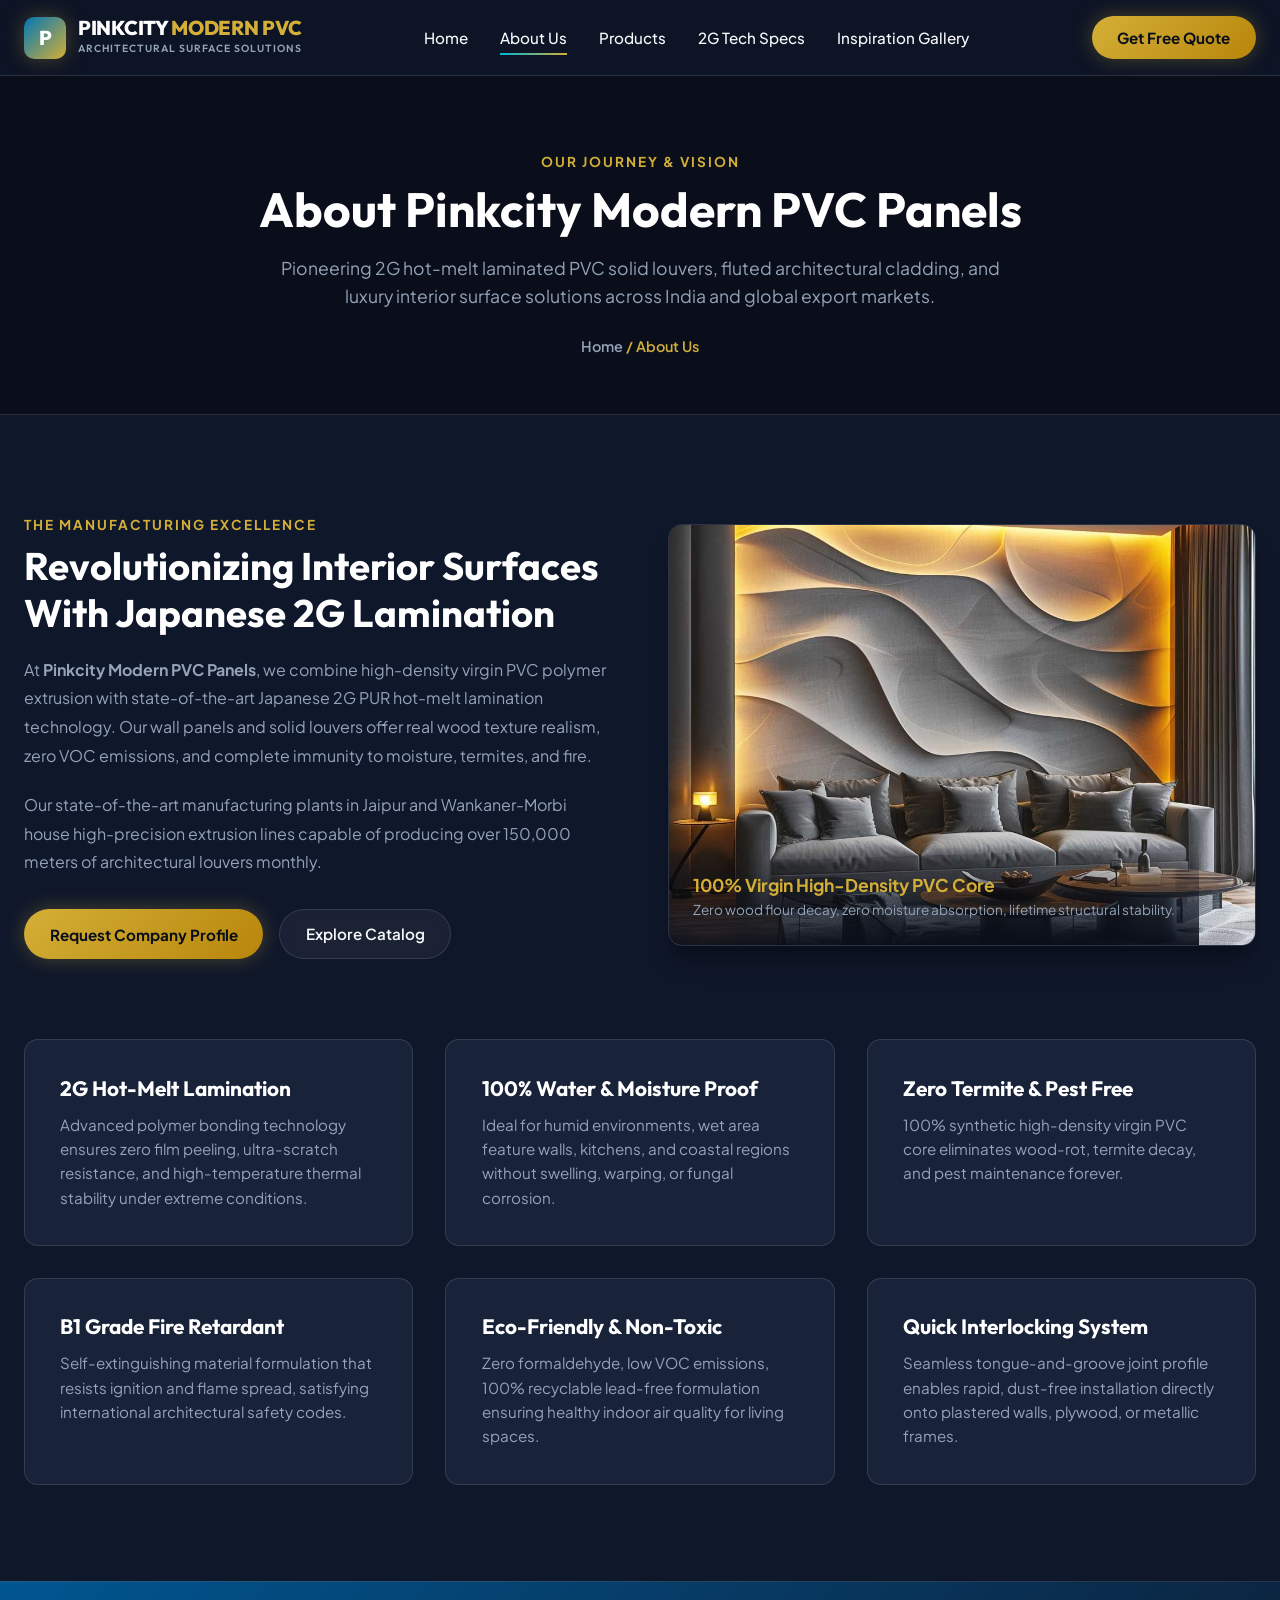
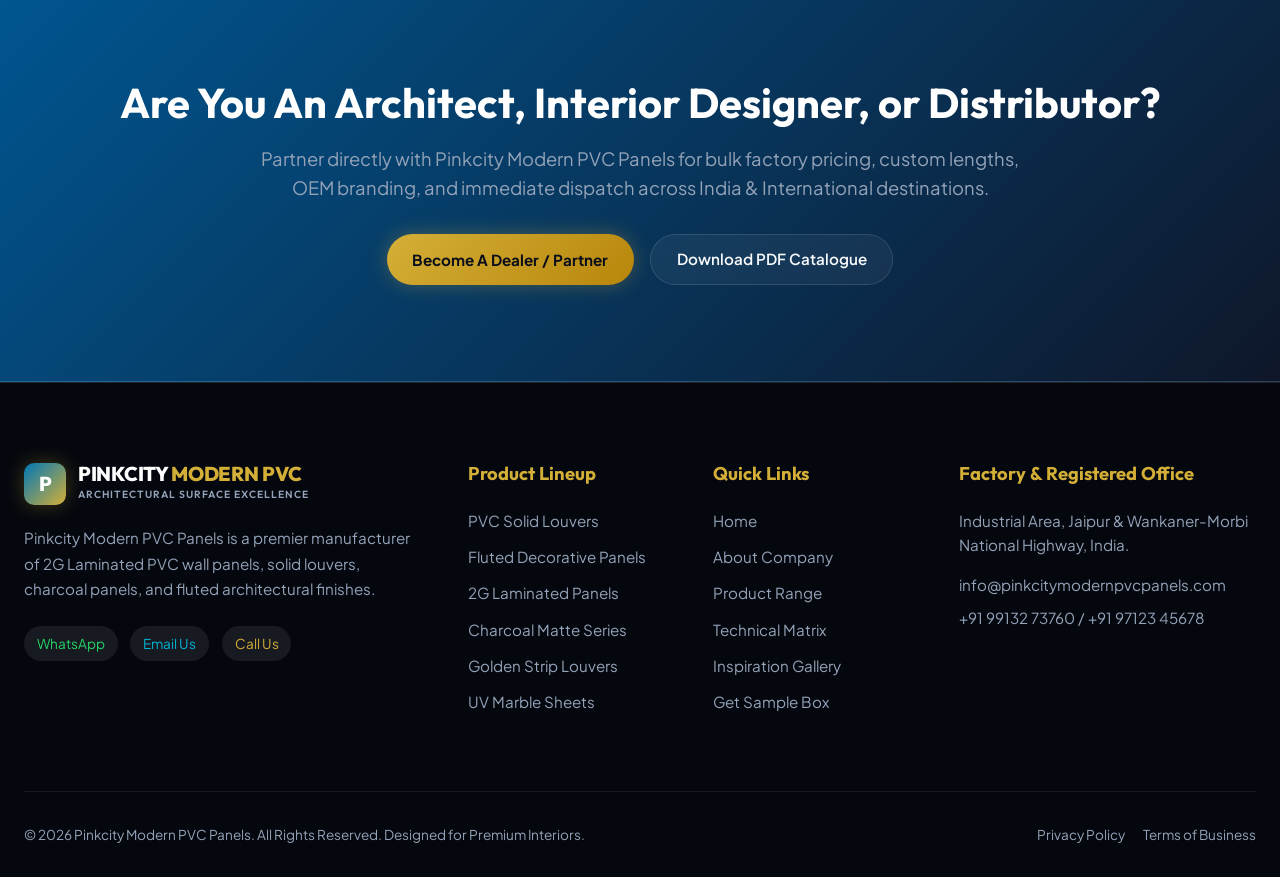
==== commit f291176d: "Add mobile floating contact widget, room visualizer, cost calculator, before-after slider, and live " ====
--- a/about.html
+++ b/about.html
@@ -219,10 +219,24 @@
     </div>
   </footer>
 
-  <!-- ==================== FLOATING WHATSAPP BUTTON ==================== -->
-  <a href="https://wa.me/919913273760?text=Hello%20Pinkcity%20Modern%20PVC%20Panels,%20I%20am%20interested%20in%20your%20PVC%20Louvers%20and%20Wall%20Panels." class="whatsapp-float" target="_blank" title="Chat on WhatsApp" style="font-weight: 700; font-size: 0.85rem;">
-    WA
-  </a>
+  <!-- ==================== MOBILE FLOATING QUICK CONTACT WIDGET ==================== -->
+  <div class="mobile-float-container" id="mobileFloatContainer">
+    <div class="mobile-float-menu" id="mobileFloatMenu">
+      <a href="https://wa.me/919913273760?text=Hello%20Pinkcity%20Modern%20PVC%20Panels,%20I%20am%20interested%20in%20your%20PVC%20Louvers%20and%20Wall%20Panels." class="float-icon-btn whatsapp-btn" target="_blank" title="WhatsApp">
+        <i class="fa-brands fa-whatsapp"></i>
+      </a>
+      <button type="button" class="float-icon-btn chat-btn" id="floatChatTrigger" title="Chat / Inquiry">
+        <i class="fa-solid fa-comment-dots"></i>
+      </button>
+      <a href="tel:+919913273760" class="float-icon-btn call-btn" title="Call Us">
+        <i class="fa-solid fa-phone"></i>
+      </a>
+    </div>
+    <button type="button" class="mobile-float-toggle" id="mobileFloatToggle" aria-label="Quick Contact Menu">
+      <i class="fa-solid fa-plus toggle-icon"></i>
+    </button>
+  </div>
+
 
   <!-- ==================== INQUIRY / SAMPLE REQUEST MODAL ==================== -->
   <div class="modal-backdrop" id="quoteModal">
--- a/asset/interior.css
+++ b/asset/interior.css
@@ -1481,3 +1481,457 @@
     min-height: 300px;
   }
 }
+
+/* ==================== MOBILE FLOATING QUICK CONTACT WIDGET ==================== */
+.mobile-float-container {
+  display: none; /* Hidden on desktop by default */
+  position: fixed;
+  bottom: 20px;
+  left: 50%;
+  transform: translateX(-50%);
+  z-index: 99999;
+  flex-direction: column;
+  align-items: center;
+  justify-content: center;
+}
+
+/* Horizontal Pill-shaped Row */
+.mobile-float-menu {
+  display: flex;
+  align-items: center;
+  justify-content: center;
+  gap: 14px;
+  background: #ffffff;
+  padding: 10px 18px;
+  border-radius: 50px;
+  box-shadow: 0 12px 30px rgba(0, 0, 0, 0.35), 0 4px 12px rgba(0, 0, 0, 0.15);
+  margin-bottom: 12px;
+  opacity: 0;
+  visibility: hidden;
+  transform: translateY(12px) scale(0.92);
+  transition: opacity 0.3s ease, transform 0.3s cubic-bezier(0.175, 0.885, 0.32, 1.275), visibility 0.3s;
+  pointer-events: none;
+  white-space: nowrap;
+}
+
+/* Active open state */
+.mobile-float-container.active .mobile-float-menu {
+  opacity: 1;
+  visibility: visible;
+  transform: translateY(0) scale(1);
+  pointer-events: auto;
+}
+
+/* Individual Pill Buttons */
+.float-icon-btn {
+  width: 48px;
+  height: 48px;
+  border-radius: 50%;
+  display: inline-flex;
+  align-items: center;
+  justify-content: center;
+  color: #ffffff;
+  font-size: 1.35rem;
+  transition: transform 0.2s cubic-bezier(0.175, 0.885, 0.32, 1.275), box-shadow 0.2s ease;
+  text-decoration: none;
+  border: none;
+  outline: none;
+  cursor: pointer;
+}
+
+.float-icon-btn:hover, .float-icon-btn:active {
+  transform: scale(1.12);
+}
+
+.whatsapp-btn {
+  background: #25D366;
+  box-shadow: 0 4px 14px rgba(37, 211, 102, 0.4);
+}
+
+.chat-btn {
+  background: #00a2ff;
+  box-shadow: 0 4px 14px rgba(0, 162, 255, 0.4);
+}
+
+.call-btn {
+  background: #2563eb;
+  box-shadow: 0 4px 14px rgba(37, 99, 235, 0.4);
+}
+
+/* Main Orange Trigger Button */
+.mobile-float-toggle {
+  width: 56px;
+  height: 56px;
+  border-radius: 50%;
+  background: linear-gradient(135deg, #ff6b00, #ff4500);
+  color: #ffffff;
+  display: flex;
+  align-items: center;
+  justify-content: center;
+  font-size: 1.3rem;
+  box-shadow: 0 8px 25px rgba(255, 69, 0, 0.5), 0 0 15px rgba(255, 107, 0, 0.3);
+  cursor: pointer;
+  border: none;
+  outline: none;
+  transition: transform 0.3s cubic-bezier(0.175, 0.885, 0.32, 1.275), background 0.3s ease, box-shadow 0.3s ease;
+}
+
+.mobile-float-toggle:active {
+  transform: scale(0.92);
+}
+
+.mobile-float-toggle .toggle-icon {
+  transition: transform 0.3s cubic-bezier(0.175, 0.885, 0.32, 1.275);
+}
+
+.mobile-float-container.active .mobile-float-toggle .toggle-icon {
+  transform: rotate(135deg);
+}
+
+/* Visible ONLY on mobile screens (max-width: 768px) */
+@media (max-width: 768px) {
+  .mobile-float-container {
+    display: flex;
+  }
+  .whatsapp-float {
+    display: none !important;
+  }
+}
+
+/* ==================== 1. TOP SCROLL PROGRESS BAR ==================== */
+.scroll-progress-bar {
+  position: fixed;
+  top: 0;
+  left: 0;
+  height: 3px;
+  width: 0%;
+  background: linear-gradient(90deg, var(--accent-gold), var(--accent-cyan), #25D366);
+  z-index: 100000;
+  box-shadow: 0 0 10px rgba(212, 175, 55, 0.8);
+  transition: width 0.1s ease-out;
+}
+
+/* ==================== 2. REAL-TIME ROOM VISUALIZER ==================== */
+.visualizer-wrapper {
+  display: flex;
+  flex-direction: column;
+  gap: 2rem;
+  margin-top: 2rem;
+}
+
+.visualizer-stage {
+  position: relative;
+  width: 100%;
+  height: 480px;
+  border-radius: var(--radius-lg);
+  overflow: hidden;
+  box-shadow: var(--shadow-lg), 0 0 30px rgba(0, 180, 216, 0.2);
+  border: 1px solid var(--glass-border);
+}
+
+.visualizer-img {
+  width: 100%;
+  height: 100%;
+  object-fit: cover;
+  transition: opacity 0.5s ease, transform 0.6s ease;
+}
+
+.visualizer-overlay-info {
+  position: absolute;
+  bottom: 0;
+  left: 0;
+  right: 0;
+  background: linear-gradient(to top, rgba(9, 14, 26, 0.95) 0%, rgba(9, 14, 26, 0.7) 60%, transparent 100%);
+  padding: 2.5rem 2rem 1.8rem 2rem;
+  backdrop-filter: blur(8px);
+}
+
+.swatch-selector-grid {
+  display: grid;
+  grid-template-columns: repeat(auto-fit, minmax(140px, 1fr));
+  gap: 1rem;
+}
+
+.swatch-btn {
+  background: var(--surface-card);
+  border: 1px solid var(--glass-border);
+  padding: 0.8rem 1rem;
+  border-radius: var(--radius-md);
+  color: var(--text-main);
+  display: flex;
+  align-items: center;
+  gap: 0.8rem;
+  cursor: pointer;
+  transition: var(--transition-fast);
+  font-size: 0.9rem;
+  font-weight: 600;
+}
+
+.swatch-btn:hover, .swatch-btn.active {
+  background: var(--surface-hover);
+  border-color: var(--accent-gold);
+  transform: translateY(-3px);
+  box-shadow: var(--shadow-gold-glow);
+}
+
+.swatch-btn.active {
+  border-width: 2px;
+}
+
+.swatch-preview-color {
+  width: 24px;
+  height: 24px;
+  border-radius: 50%;
+  border: 2px solid rgba(255, 255, 255, 0.3);
+  box-shadow: 0 2px 6px rgba(0,0,0,0.4);
+}
+
+/* ==================== 3. BEFORE / AFTER TRANSFORMATION SLIDER ==================== */
+.ba-slider-container {
+  position: relative;
+  width: 100%;
+  max-width: 1000px;
+  height: 480px;
+  margin: 2rem auto 0 auto;
+  border-radius: var(--radius-lg);
+  overflow: hidden;
+  box-shadow: var(--shadow-lg);
+  border: 1px solid var(--glass-border);
+  user-select: none;
+}
+
+.ba-img {
+  width: 100%;
+  height: 100%;
+  object-fit: cover;
+  pointer-events: none;
+}
+
+.ba-before-wrapper {
+  position: absolute;
+  top: 0;
+  left: 0;
+  bottom: 0;
+  width: 50%;
+  overflow: hidden;
+  z-index: 2;
+}
+
+.ba-before-wrapper .ba-img {
+  width: 1000px; /* Match max-width of container */
+  max-width: none;
+  height: 100%;
+  object-fit: cover;
+}
+
+.ba-label {
+  position: absolute;
+  top: 1.2rem;
+  padding: 0.35rem 0.9rem;
+  background: rgba(15, 23, 42, 0.85);
+  border: 1px solid var(--glass-border);
+  border-radius: 50px;
+  font-size: 0.78rem;
+  font-weight: 700;
+  letter-spacing: 0.5px;
+  color: #fff;
+  backdrop-filter: blur(6px);
+  z-index: 4;
+}
+
+.ba-label-before {
+  left: 1.2rem;
+}
+
+.ba-label-after {
+  right: 1.2rem;
+}
+
+.ba-handle {
+  position: absolute;
+  top: 0;
+  bottom: 0;
+  left: 50%;
+  width: 3px;
+  background: var(--accent-gold);
+  z-index: 5;
+  cursor: ew-resize;
+  transform: translateX(-50%);
+  box-shadow: 0 0 10px rgba(212, 175, 55, 0.8);
+}
+
+.ba-handle-button {
+  position: absolute;
+  top: 50%;
+  left: 50%;
+  transform: translate(-50%, -50%);
+  width: 44px;
+  height: 44px;
+  border-radius: 50%;
+  background: var(--accent-gold);
+  color: var(--primary-dark);
+  display: flex;
+  align-items: center;
+  justify-content: center;
+  font-size: 1.1rem;
+  box-shadow: 0 0 20px rgba(212, 175, 55, 0.6);
+  border: 2px solid #fff;
+}
+
+/* ==================== 4. INSTANT RENOVATION COST CALCULATOR ==================== */
+.calculator-card {
+  background: var(--primary-navy);
+  border-radius: var(--radius-lg);
+  padding: 2.5rem;
+  border: 1px solid var(--glass-border);
+  box-shadow: var(--shadow-lg);
+  margin-top: 2rem;
+}
+
+.calculator-grid {
+  display: grid;
+  grid-template-columns: 1fr 1fr;
+  gap: 2.5rem;
+  align-items: center;
+}
+
+.calc-range {
+  width: 100%;
+  height: 8px;
+  border-radius: 5px;
+  background: #1e293b;
+  outline: none;
+  accent-color: var(--accent-gold);
+  cursor: pointer;
+  margin-top: 0.5rem;
+}
+
+.calc-results {
+  background: rgba(15, 23, 42, 0.9);
+  border-radius: var(--radius-md);
+  padding: 1.8rem;
+  border: 1px solid rgba(212, 175, 55, 0.25);
+  box-shadow: inset 0 0 20px rgba(0,0,0,0.5);
+}
+
+.calc-result-box {
+  display: flex;
+  flex-direction: column;
+  gap: 1rem;
+}
+
+.calc-result-item {
+  display: flex;
+  justify-content: space-between;
+  align-items: center;
+  padding-bottom: 0.75rem;
+  border-bottom: 1px dashed rgba(255,255,255,0.1);
+  font-size: 0.95rem;
+}
+
+.calc-result-item.highlight {
+  border-bottom: none;
+  padding-top: 0.5rem;
+
+  .calc-label {
+    font-weight: 700;
+    font-size: 1.1rem;
+    color: #fff;
+  }
+}
+
+.price-tag {
+  font-size: 1.8rem;
+  font-weight: 800;
+  color: var(--accent-gold);
+  text-shadow: 0 0 15px rgba(212, 175, 55, 0.4);
+}
+
+/* ==================== 5. LIVE SOCIAL PROOF TOAST WIDGET ==================== */
+.toast-notification {
+  position: fixed;
+  bottom: 24px;
+  left: 24px;
+  background: rgba(15, 23, 42, 0.92);
+  border: 1px solid var(--accent-cyan);
+  border-radius: var(--radius-md);
+  padding: 0.9rem 1.2rem;
+  display: flex;
+  align-items: center;
+  gap: 1rem;
+  box-shadow: 0 12px 30px rgba(0,0,0,0.4), 0 0 20px rgba(0, 180, 216, 0.25);
+  backdrop-filter: blur(12px);
+  z-index: 9999;
+  transform: translateY(100px);
+  opacity: 0;
+  visibility: hidden;
+  transition: transform 0.4s cubic-bezier(0.175, 0.885, 0.32, 1.275), opacity 0.4s ease, visibility 0.4s;
+  max-width: 380px;
+}
+
+.toast-notification.show {
+  transform: translateY(0);
+  opacity: 1;
+  visibility: visible;
+}
+
+.toast-icon {
+  width: 40px;
+  height: 40px;
+  border-radius: 50%;
+  background: rgba(0, 180, 216, 0.15);
+  color: var(--accent-cyan);
+  display: flex;
+  align-items: center;
+  justify-content: center;
+  font-size: 1.2rem;
+  flex-shrink: 0;
+}
+
+.toast-content {
+  flex: 1;
+}
+
+.toast-title {
+  font-weight: 700;
+  font-size: 0.85rem;
+  color: var(--accent-gold);
+}
+
+.toast-message {
+  font-size: 0.8rem;
+  color: var(--text-muted);
+  line-height: 1.3;
+}
+
+.toast-close {
+  background: transparent;
+  border: none;
+  color: var(--text-muted);
+  font-size: 1.2rem;
+  cursor: pointer;
+}
+
+.toast-close:hover {
+  color: #fff;
+}
+
+@media (max-width: 768px) {
+  .calculator-grid {
+    grid-template-columns: 1fr;
+  }
+  .visualizer-stage, .ba-slider-container {
+    height: 320px;
+  }
+  .toast-notification {
+    bottom: 90px;
+    left: 50%;
+    transform: translateX(-50%) translateY(100px);
+    width: 90%;
+  }
+  .toast-notification.show {
+    transform: translateX(-50%) translateY(0);
+  }
+}
+
+
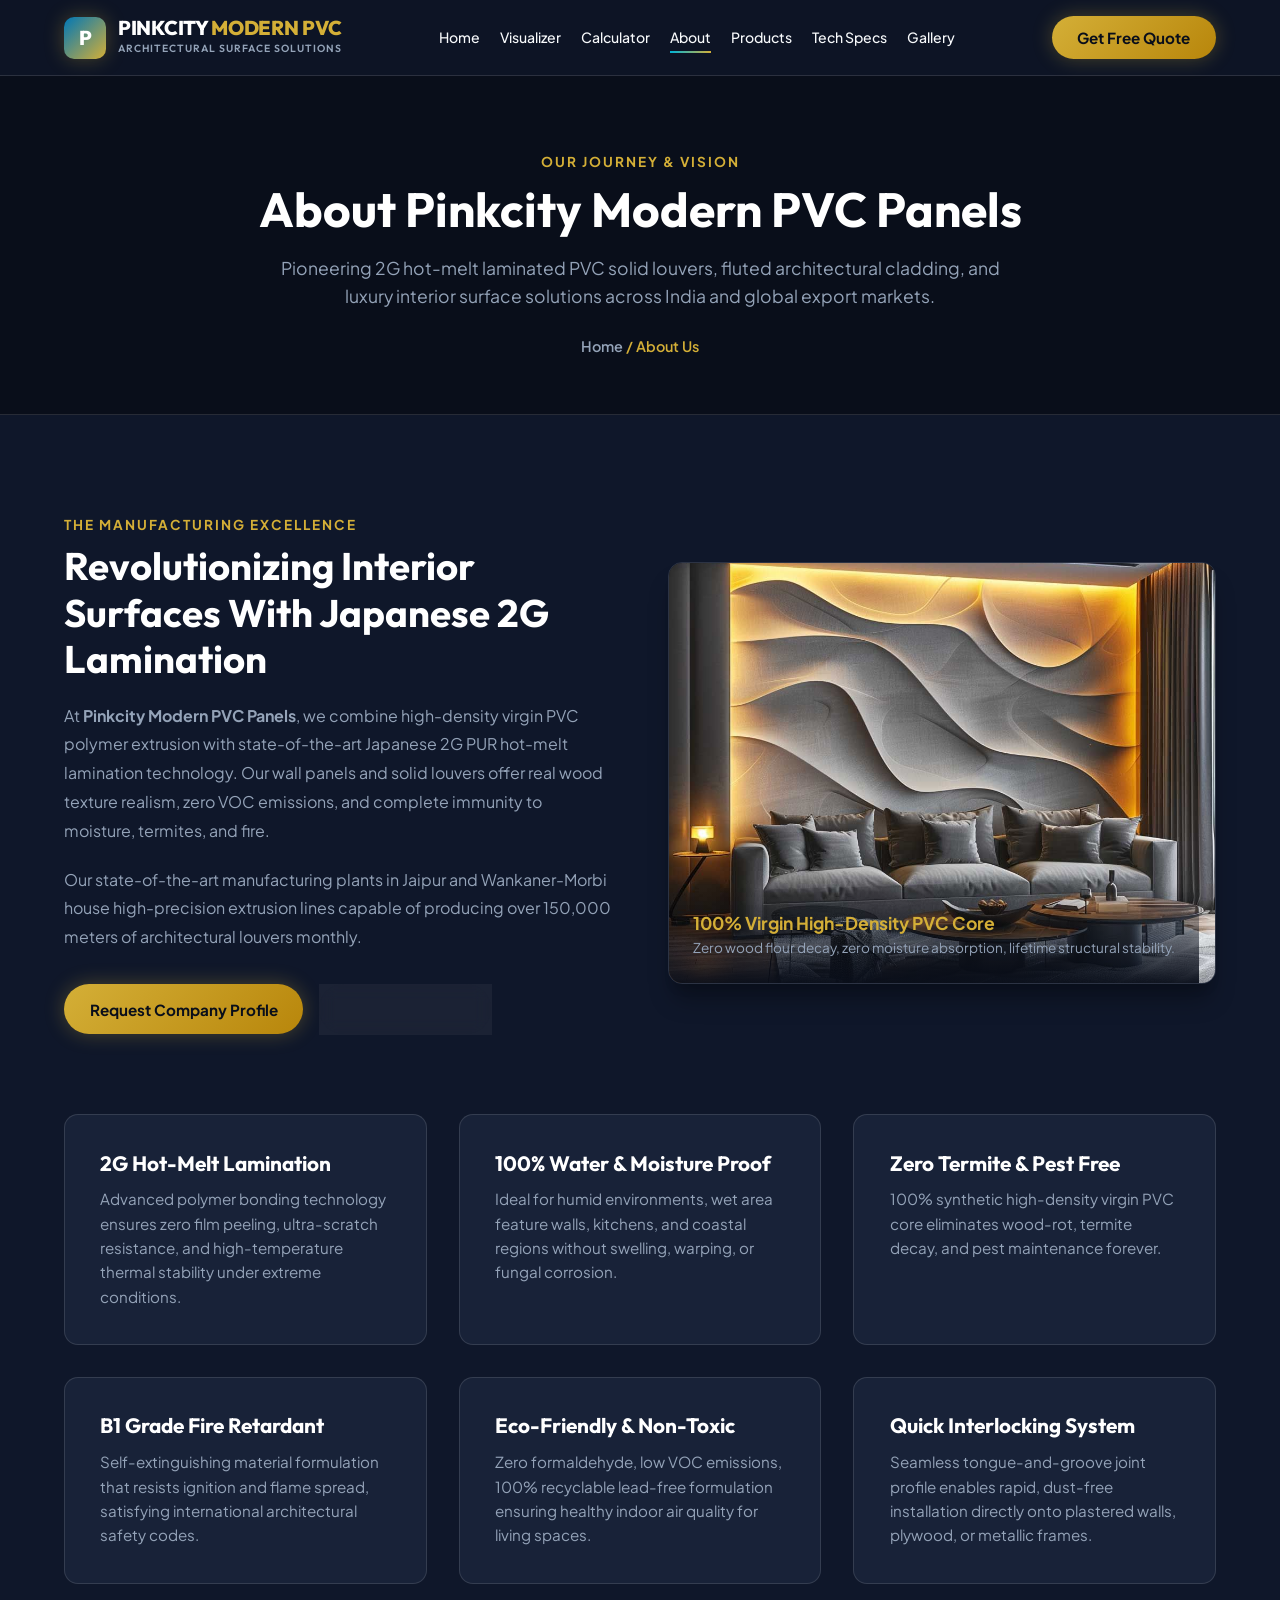
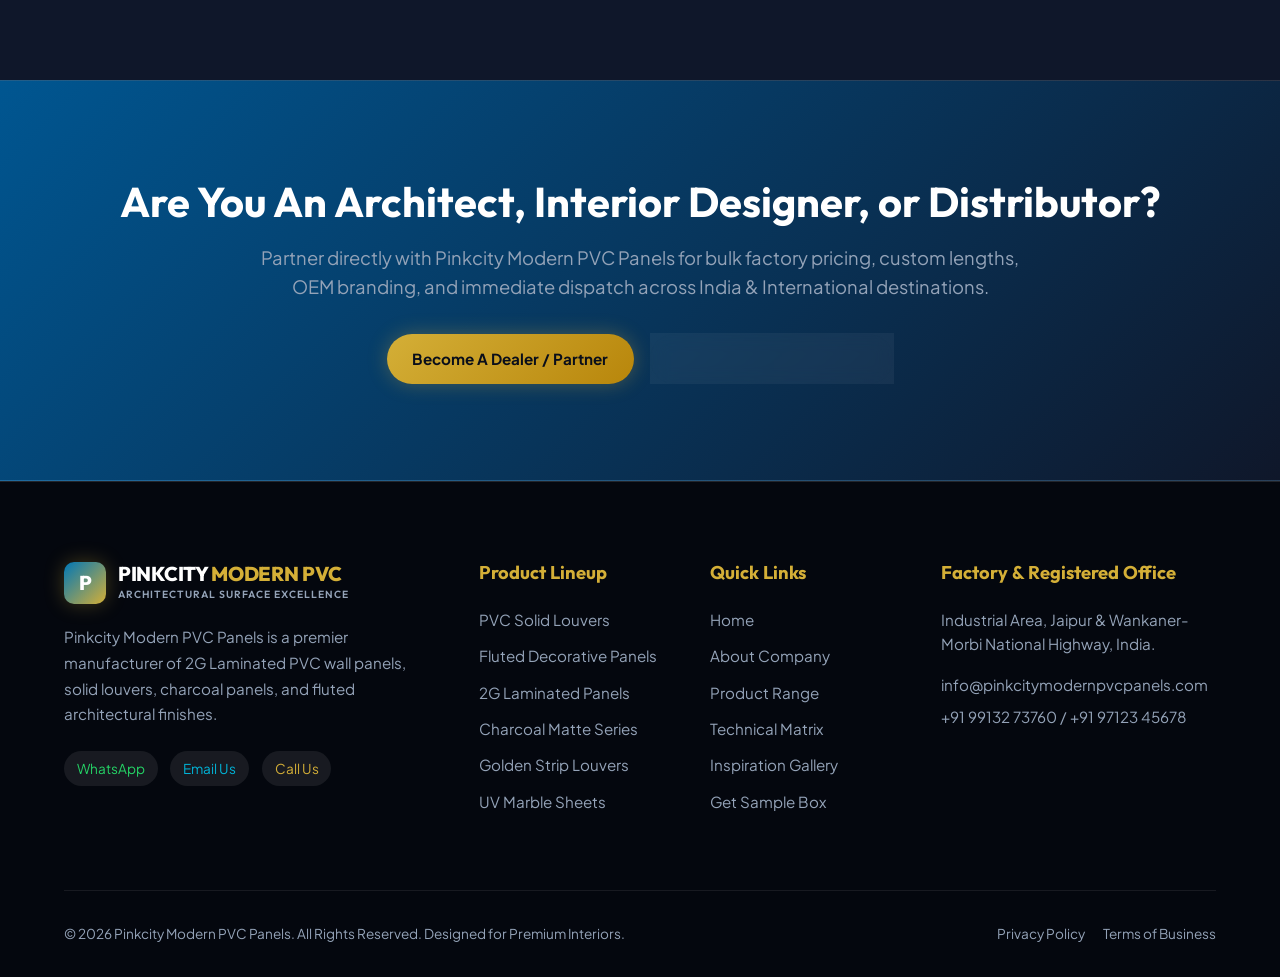
==== commit 50ca1d34: "Optimize navbar layout with single-line concise link labels and white-space nowrap" ====
--- a/about.html
+++ b/about.html
@@ -30,11 +30,14 @@
 
         <ul class="nav-links">
           <li><a href="index.html" class="nav-link">Home</a></li>
-          <li><a href="about.html" class="nav-link active">About Us</a></li>
+          <li><a href="index.html#visualizer" class="nav-link">Visualizer</a></li>
+          <li><a href="index.html#calculator" class="nav-link">Calculator</a></li>
+          <li><a href="about.html" class="nav-link active">About</a></li>
           <li><a href="products.html" class="nav-link">Products</a></li>
-          <li><a href="tech-specs.html" class="nav-link">2G Tech Specs</a></li>
-          <li><a href="gallery.html" class="nav-link">Inspiration Gallery</a></li>
+          <li><a href="tech-specs.html" class="nav-link">Tech Specs</a></li>
+          <li><a href="gallery.html" class="nav-link">Gallery</a></li>
         </ul>
+
 
         <div class="nav-cta">
           <button class="btn btn-gold open-quote-modal" data-product-name="General Inquiry">
--- a/asset/interior.css
+++ b/asset/interior.css
@@ -127,12 +127,36 @@
   }
 }
 
+.section {
+  padding: 5rem 0;
+  position: relative;
+  width: 100%;
+  max-width: 100%;
+  box-sizing: border-box;
+  overflow: hidden;
+}
+
+.text-center {
+  text-align: center !important;
+}
+
 .container {
   width: 100%;
   max-width: 1280px;
   margin: 0 auto;
   padding: 0 1.5rem;
-}
+  box-sizing: border-box;
+}
+
+@media (max-width: 768px) {
+  .section {
+    padding: 3rem 0;
+  }
+  .container {
+    padding: 0 1rem;
+  }
+}
+
 
 /* --- Top Notice & Info Bar --- */
 .topbar {
@@ -269,17 +293,19 @@
 .nav-links {
   display: flex;
   align-items: center;
-  gap: 2rem;
+  gap: 1.25rem;
   list-style: none;
 }
 
 .nav-link {
   font-weight: 500;
-  font-size: 0.95rem;
+  font-size: 0.88rem;
   color: var(--text-main);
   position: relative;
-  padding: 0.5rem 0;
-}
+  padding: 0.4rem 0;
+  white-space: nowrap;
+}
+
 
 .nav-link::after {
   content: '';
@@ -1283,7 +1309,27 @@
    MOBILE RESPONSIVE STYLING (TOUCH & SMARTPHONE OPTIMIZATIONS)
    ========================================================================== */
 
+@media (max-width: 1200px) and (min-width: 769px) {
+  .nav-links {
+    gap: 0.85rem;
+  }
+  .nav-link {
+    font-size: 0.82rem;
+  }
+  .brand-name {
+    font-size: 1.05rem;
+  }
+  .brand-tag {
+    display: none;
+  }
+  .nav-cta .btn {
+    padding: 0.5rem 1rem;
+    font-size: 0.82rem;
+  }
+}
+
 @media (max-width: 992px) {
+
   .brand-name {
     font-size: 1.1rem;
   }
@@ -1411,8 +1457,11 @@
 
   .specs-table-container {
     overflow-x: auto;
+    width: 100%;
+    max-width: 100%;
     -webkit-overflow-scrolling: touch;
   }
+
 
   .specs-table {
     min-width: 650px;
@@ -1718,11 +1767,24 @@
 }
 
 .ba-before-wrapper .ba-img {
-  width: 1000px; /* Match max-width of container */
-  max-width: none;
+  width: 100%;
+  max-width: 100%;
   height: 100%;
   object-fit: cover;
 }
+
+
+/* --- Container Utility --- */
+.container {
+  width: 100%;
+  max-width: 1200px;
+  margin-left: auto;
+  margin-right: auto;
+  padding-left: 1.5rem;
+  padding-right: 1.5rem;
+  box-sizing: border-box;
+}
+
 
 .ba-label {
   position: absolute;
@@ -1786,6 +1848,11 @@
   border: 1px solid var(--glass-border);
   box-shadow: var(--shadow-lg);
   margin-top: 2rem;
+  width: 100% !important;
+  max-width: 100% !important;
+  min-width: 0 !important;
+  overflow: hidden !important;
+  box-sizing: border-box !important;
 }
 
 .calculator-grid {
@@ -1793,18 +1860,76 @@
   grid-template-columns: 1fr 1fr;
   gap: 2.5rem;
   align-items: center;
-}
-
-.calc-range {
-  width: 100%;
-  height: 8px;
-  border-radius: 5px;
-  background: #1e293b;
-  outline: none;
-  accent-color: var(--accent-gold);
-  cursor: pointer;
-  margin-top: 0.5rem;
-}
+  width: 100% !important;
+  max-width: 100% !important;
+  min-width: 0 !important;
+  box-sizing: border-box !important;
+}
+
+.calc-inputs, .calc-results {
+  width: 100% !important;
+  max-width: 100% !important;
+  min-width: 0 !important;
+  box-sizing: border-box !important;
+  overflow: hidden !important;
+}
+
+.calc-inputs .form-group {
+  width: 100% !important;
+  max-width: 100% !important;
+  min-width: 0 !important;
+  box-sizing: border-box !important;
+}
+
+input[type=range].calc-range, .calc-range {
+  -webkit-appearance: none !important;
+  appearance: none !important;
+  width: 100% !important;
+  max-width: 100% !important;
+  min-width: 0 !important;
+  height: 8px !important;
+  border-radius: 5px !important;
+  background: #1e293b !important;
+  outline: none !important;
+  accent-color: var(--accent-gold) !important;
+  cursor: pointer !important;
+  margin-top: 0.5rem !important;
+  box-sizing: border-box !important;
+  display: block !important;
+  overflow: hidden !important;
+}
+
+input[type=range].calc-range::-webkit-slider-runnable-track {
+  width: 100% !important;
+  max-width: 100% !important;
+  height: 8px !important;
+  background: #1e293b !important;
+  border-radius: 5px !important;
+}
+
+input[type=range].calc-range::-webkit-slider-thumb {
+  -webkit-appearance: none !important;
+  appearance: none !important;
+  width: 20px !important;
+  height: 20px !important;
+  border-radius: 50% !important;
+  background: var(--accent-gold) !important;
+  cursor: pointer !important;
+  margin-top: -6px !important;
+  box-shadow: 0 0 10px rgba(212, 175, 55, 0.8) !important;
+}
+
+
+.calc-inputs select.form-control {
+  width: 100% !important;
+  max-width: 100% !important;
+  min-width: 0 !important;
+  box-sizing: border-box !important;
+  text-overflow: ellipsis !important;
+  overflow: hidden !important;
+  white-space: nowrap !important;
+}
+
 
 .calc-results {
   background: rgba(15, 23, 42, 0.9);
@@ -1812,12 +1937,17 @@
   padding: 1.8rem;
   border: 1px solid rgba(212, 175, 55, 0.25);
   box-shadow: inset 0 0 20px rgba(0,0,0,0.5);
+  width: 100%;
+  max-width: 100%;
+  box-sizing: border-box;
 }
 
 .calc-result-box {
   display: flex;
   flex-direction: column;
   gap: 1rem;
+  width: 100%;
+  max-width: 100%;
 }
 
 .calc-result-item {
@@ -1827,24 +1957,38 @@
   padding-bottom: 0.75rem;
   border-bottom: 1px dashed rgba(255,255,255,0.1);
   font-size: 0.95rem;
+  gap: 0.5rem;
+  flex-wrap: wrap;
 }
 
 .calc-result-item.highlight {
   border-bottom: none;
   padding-top: 0.5rem;
-
-  .calc-label {
-    font-weight: 700;
-    font-size: 1.1rem;
-    color: #fff;
-  }
+}
+
+.calc-result-item.highlight .calc-label {
+  font-weight: 700;
+  font-size: 1.05rem;
+  color: #fff;
 }
 
 .price-tag {
-  font-size: 1.8rem;
+  font-size: 1.6rem;
   font-weight: 800;
   color: var(--accent-gold);
   text-shadow: 0 0 15px rgba(212, 175, 55, 0.4);
+}
+
+#btnCalcApplyQuote {
+  width: 100%;
+  max-width: 100%;
+  white-space: normal;
+  word-wrap: break-word;
+  box-sizing: border-box;
+  text-align: center;
+  display: flex;
+  align-items: center;
+  justify-content: center;
 }
 
 /* ==================== 5. LIVE SOCIAL PROOF TOAST WIDGET ==================== */
@@ -1917,21 +2061,91 @@
 }
 
 @media (max-width: 768px) {
+  html, body {
+    overflow-x: hidden !important;
+    width: 100% !important;
+  }
+  .container {
+    padding-left: 0.85rem !important;
+    padding-right: 0.85rem !important;
+    width: 100% !important;
+    max-width: 100% !important;
+    box-sizing: border-box !important;
+  }
+  .footer-grid {
+    grid-template-columns: 1fr !important;
+    gap: 2rem !important;
+  }
+  .features-grid {
+    grid-template-columns: 1fr !important;
+    gap: 1.2rem !important;
+  }
+  .calculator-card {
+    padding: 1.25rem 0.85rem !important;
+    margin-top: 1rem !important;
+    width: 100% !important;
+    max-width: 100% !important;
+    box-sizing: border-box !important;
+  }
   .calculator-grid {
-    grid-template-columns: 1fr;
+    grid-template-columns: 1fr !important;
+    gap: 1.2rem !important;
+    width: 100% !important;
+    max-width: 100% !important;
+    box-sizing: border-box !important;
+  }
+  .calc-inputs, .calc-results {
+    width: 100% !important;
+    max-width: 100% !important;
+    box-sizing: border-box !important;
+  }
+  .calc-inputs select.form-control, select.form-control {
+    width: 100% !important;
+    max-width: 100% !important;
+    box-sizing: border-box !important;
+    text-overflow: ellipsis !important;
+    overflow: hidden !important;
+    white-space: nowrap !important;
+    font-size: 0.85rem !important;
+    padding: 0.65rem 2rem 0.65rem 0.75rem !important;
+    appearance: none !important;
+    -webkit-appearance: none !important;
+    background-image: url("data:image/svg+xml;charset=UTF-8,%3csvg xmlns='http://www.w3.org/2000/svg' viewBox='0 0 24 24' fill='none' stroke='%23d4af37' stroke-width='2' stroke-linecap='round' stroke-linejoin='round'%3e%3cpolyline points='6 9 12 15 18 9'%3e%3c/polyline%3e%3c/svg%3e") !important;
+    background-repeat: no-repeat !important;
+    background-position: right 0.75rem center !important;
+    background-size: 1rem !important;
+  }
+  .price-tag {
+    font-size: 1.35rem !important;
+  }
+  #btnCalcApplyQuote {
+    padding: 0.75rem 0.5rem !important;
+    font-size: 0.82rem !important;
+    width: 100% !important;
+    max-width: 100% !important;
   }
   .visualizer-stage, .ba-slider-container {
-    height: 320px;
+    height: 280px !important;
+    width: 100% !important;
+    max-width: 100% !important;
+  }
+
+  .ba-before-wrapper .ba-img {
+    width: calc(100vw - 1.7rem) !important;
+    max-width: 100% !important;
   }
   .toast-notification {
-    bottom: 90px;
-    left: 50%;
-    transform: translateX(-50%) translateY(100px);
-    width: 90%;
+    bottom: 90px !important;
+    left: 50% !important;
+    transform: translateX(-50%) translateY(100px) !important;
+    width: 90% !important;
   }
   .toast-notification.show {
-    transform: translateX(-50%) translateY(0);
-  }
-}
-
-
+    transform: translateX(-50%) translateY(0) !important;
+  }
+}
+
+
+
+
+
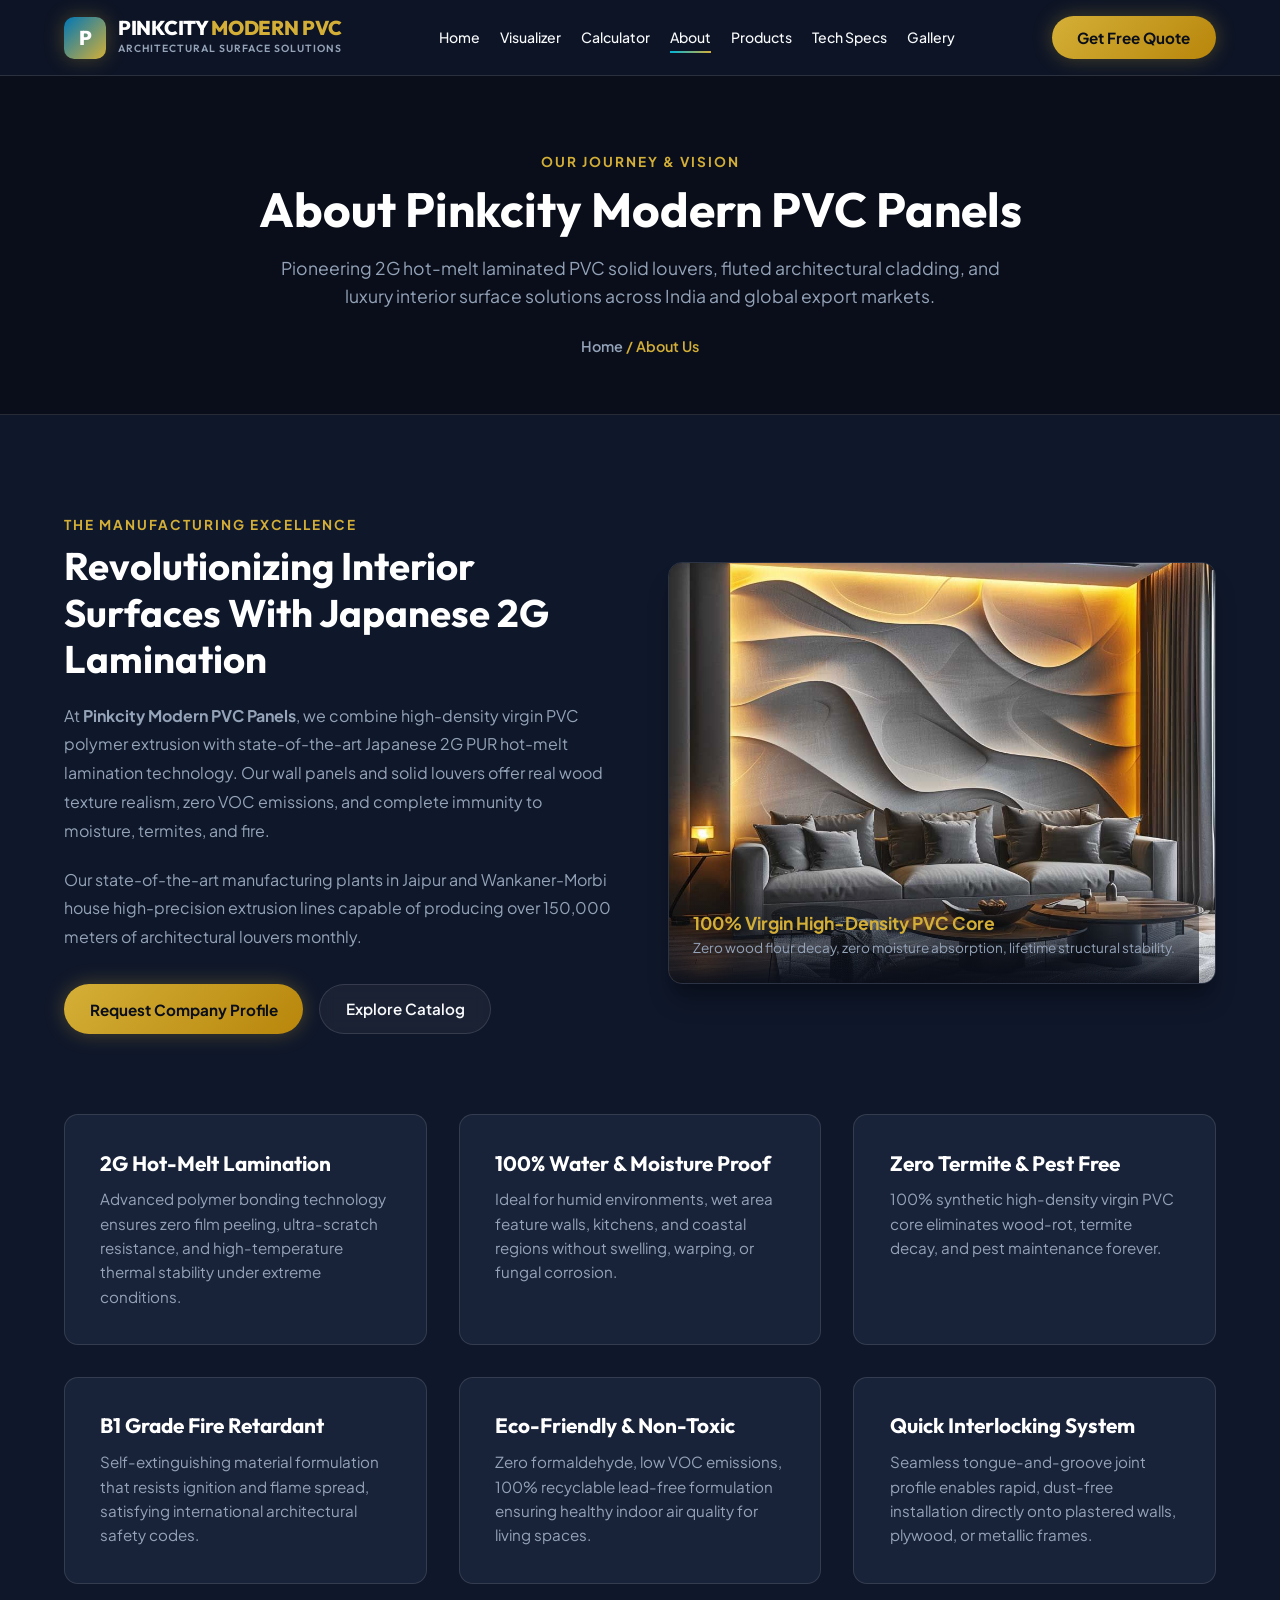
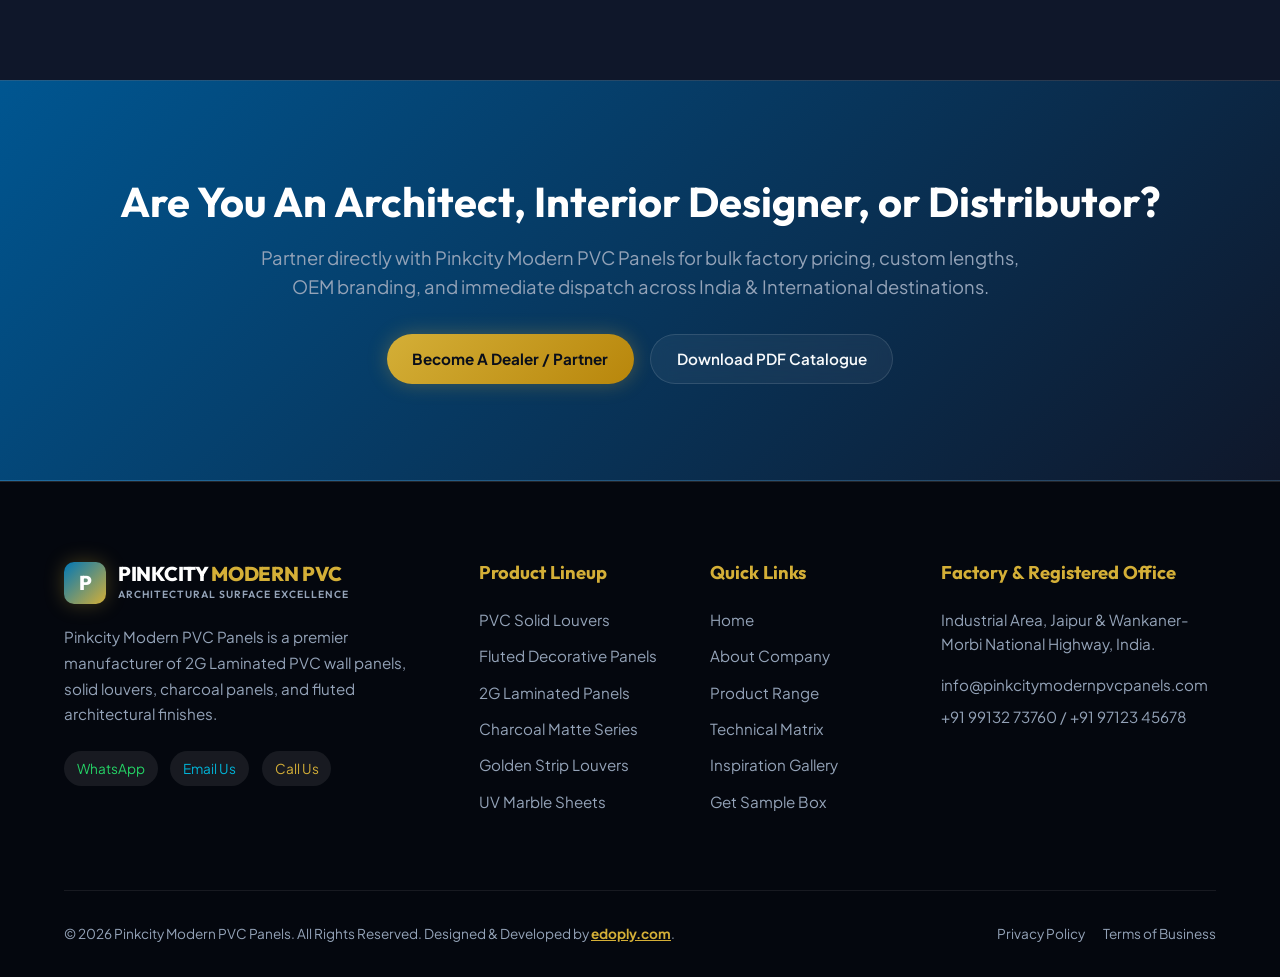
==== commit a3143774: "Add Designed & Developed by edoply.com credit link in footers" ====
--- a/about.html
+++ b/about.html
@@ -213,12 +213,13 @@
       </div>
 
       <div class="footer-bottom">
-        <div>&copy; 2026 Pinkcity Modern PVC Panels. All Rights Reserved. Designed for Premium Interiors.</div>
+        <div>&copy; 2026 Pinkcity Modern PVC Panels. All Rights Reserved. Designed & Developed by <a href="https://edoply.com" target="_blank" style="color: var(--accent-gold); font-weight: 700; text-decoration: underline;">edoply.com</a>.</div>
         <div>
           <a href="#" style="color: var(--text-muted); margin-right: 1rem;">Privacy Policy</a>
           <a href="#" style="color: var(--text-muted);">Terms of Business</a>
         </div>
       </div>
+
     </div>
   </footer>
 
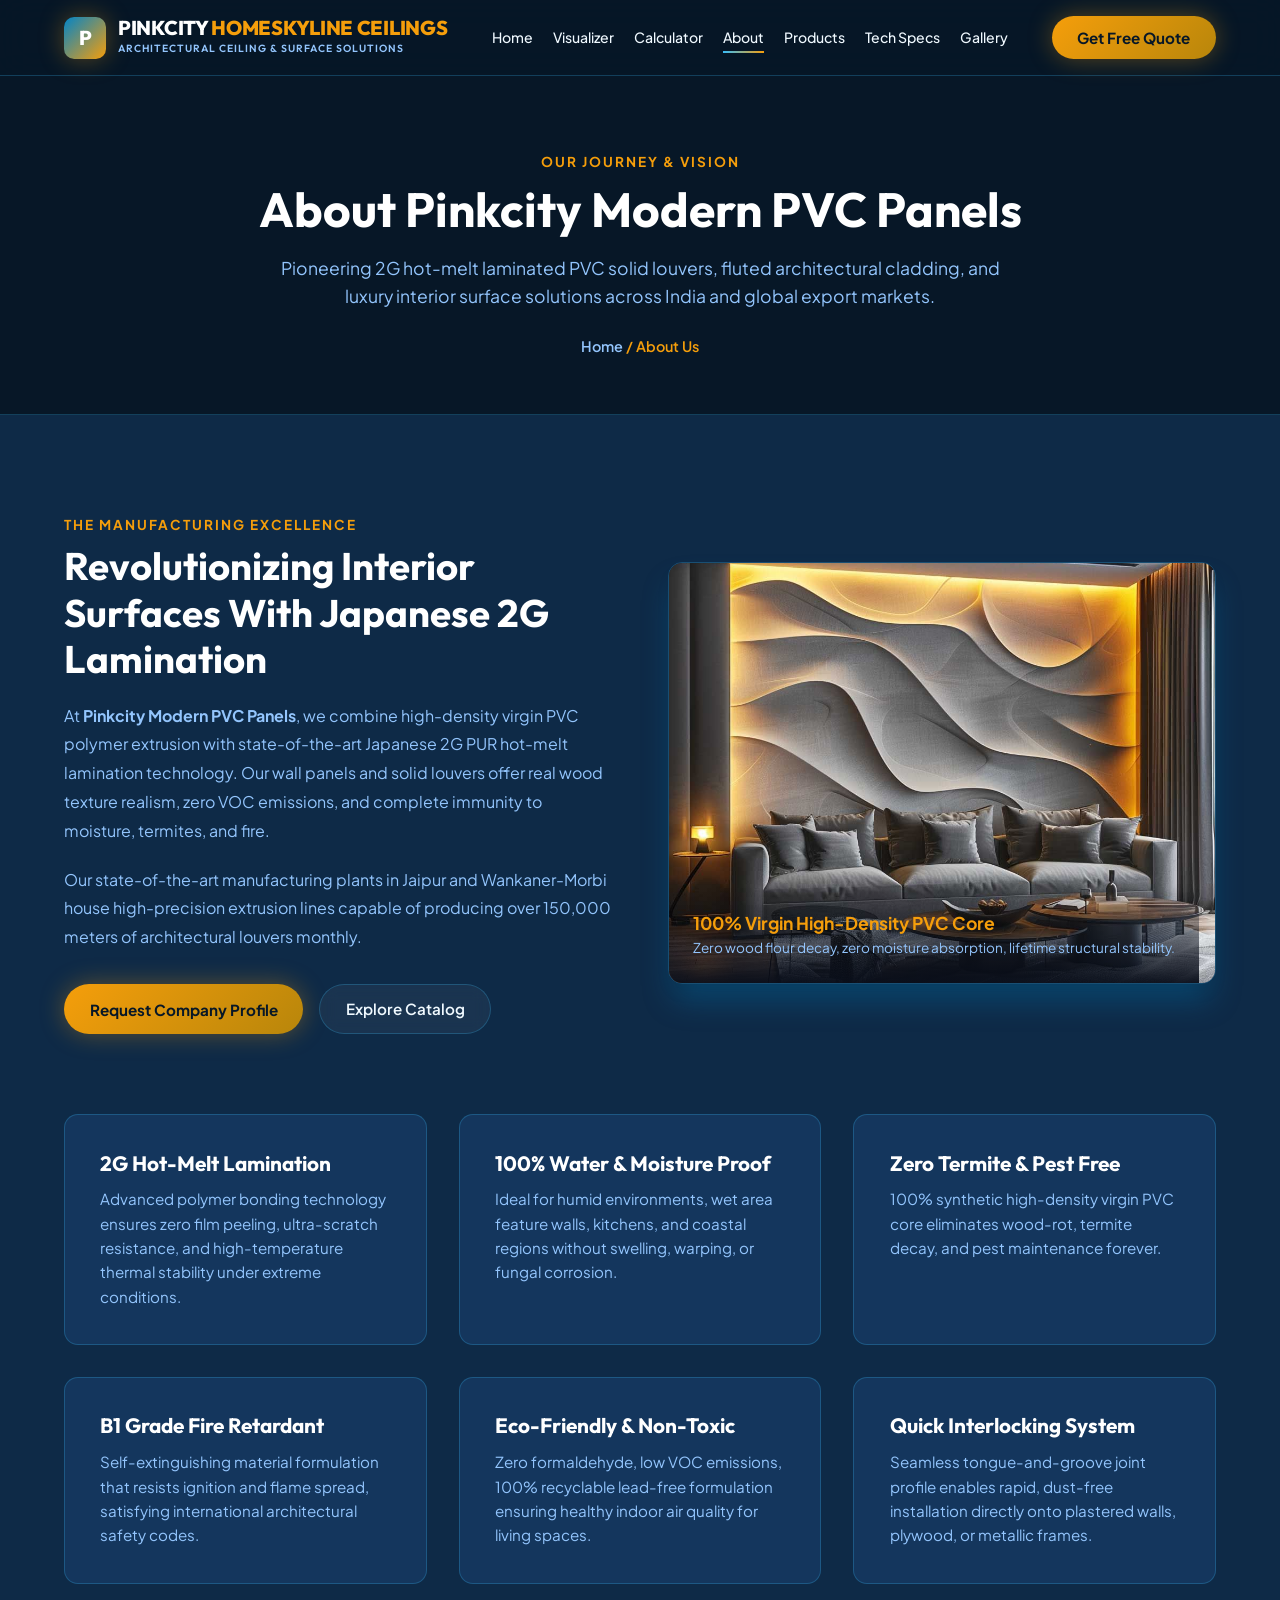
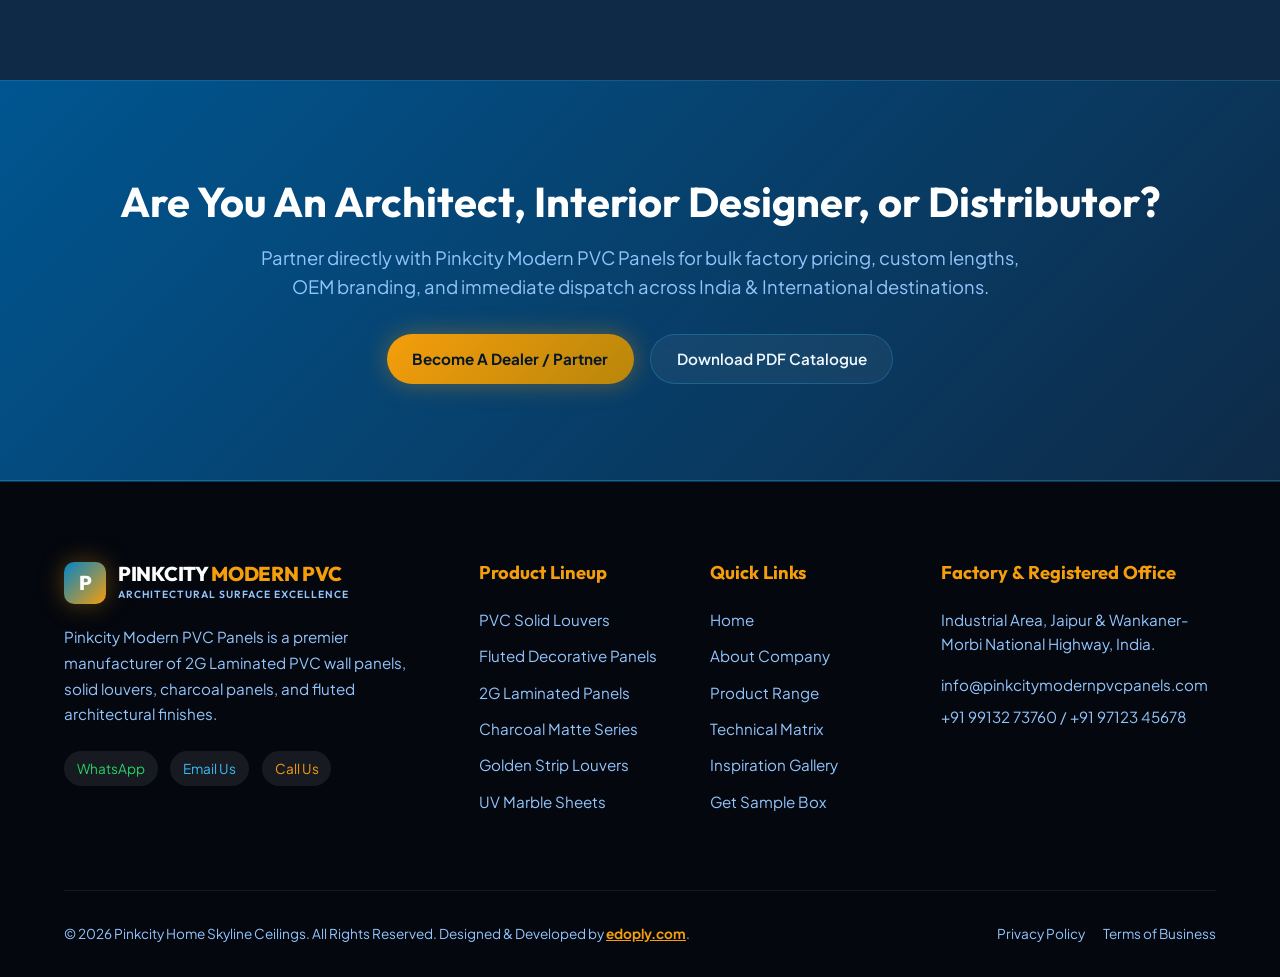
==== commit f92b1a88: "Update brand name to Pinkcity Home Skyline Ceilings and apply vibrant Sky Blue theme" ====
--- a/about.html
+++ b/about.html
@@ -3,10 +3,10 @@
 <head>
   <meta charset="UTF-8">
   <meta name="viewport" content="width=device-width, initial-scale=1.0">
-  <title>About Us | Pinkcity Modern PVC Panels - 2G Laminated Louvers & Cladding</title>
-  <meta name="description" content="Learn about Pinkcity Modern PVC Panels, India's leading manufacturer of 2G laminated solid louvers, fluted wall panels, charcoal cladding, and architectural surface solutions.">
-  <meta name="keywords" content="About Pinkcity Modern PVC Panels, 2G Lamination Technology, PVC Louver Manufacturer, India PVC Panels Plant">
-  <meta name="author" content="Pinkcity Modern PVC Panels">
+  <title>About Us | Pinkcity Home Skyline Ceilings - 2G Laminated Ceilings & Louvers</title>
+  <meta name="description" content="Learn about Pinkcity Home Skyline Ceilings, India's leading manufacturer of 2G laminated solid louvers, fluted ceiling panels, charcoal cladding, and architectural surface solutions.">
+  <meta name="keywords" content="About Pinkcity Home Skyline Ceilings, 2G Lamination Technology, PVC Ceiling Manufacturer, India PVC Panels Plant">
+  <meta name="author" content="Pinkcity Home Skyline Ceilings">
 
   <!-- FontAwesome Icons -->
   <link rel="stylesheet" href="https://cdnjs.cloudflare.com/ajax/libs/font-awesome/6.4.0/css/all.min.css">
@@ -23,10 +23,11 @@
         <a href="index.html" class="brand-logo">
           <div class="brand-logo-icon">P</div>
           <div class="brand-logo-text">
-            <span class="brand-name">PINKCITY <span class="brand-highlight">MODERN PVC</span></span>
-            <span class="brand-tag">Architectural Surface Solutions</span>
+            <span class="brand-name">PINKCITY <span class="brand-highlight">HOMESKYLINE CEILINGS</span></span>
+            <span class="brand-tag">Architectural Ceiling & Surface Solutions</span>
           </div>
         </a>
+
 
         <ul class="nav-links">
           <li><a href="index.html" class="nav-link">Home</a></li>
@@ -213,12 +214,13 @@
       </div>
 
       <div class="footer-bottom">
-        <div>&copy; 2026 Pinkcity Modern PVC Panels. All Rights Reserved. Designed & Developed by <a href="https://edoply.com" target="_blank" style="color: var(--accent-gold); font-weight: 700; text-decoration: underline;">edoply.com</a>.</div>
+        <div>&copy; 2026 Pinkcity Home Skyline Ceilings. All Rights Reserved. Designed & Developed by <a href="https://edoply.com" target="_blank" style="color: var(--accent-gold); font-weight: 700; text-decoration: underline;">edoply.com</a>.</div>
         <div>
           <a href="#" style="color: var(--text-muted); margin-right: 1rem;">Privacy Policy</a>
           <a href="#" style="color: var(--text-muted);">Terms of Business</a>
         </div>
       </div>
+
 
     </div>
   </footer>
--- a/asset/interior.css
+++ b/asset/interior.css
@@ -5,32 +5,32 @@
 
 @import url('https://fonts.googleapis.com/css2?family=Outfit:wght@300;400;500;600;700;800;900&family=Plus+Jakarta+Sans:ital,wght@0,300;0,400;0,500;0,600;0,700;1,400&display=swap');
 
-/* --- Root Color Variables & Design Tokens --- */
+/* --- Root Color Variables & Design Tokens (Sky Blue Theme) --- */
 :root {
-  --primary-dark: #090e1a;
-  --primary-navy: #0f172a;
-  --surface-card: #182238;
-  --surface-hover: #1e2d4a;
-  --accent-blue: #0077b6;
-  --accent-cyan: #00b4d8;
-  --accent-gold: #d4af37;
-  --accent-gold-light: #f3e5ab;
-  --text-main: #f8fafc;
-  --text-muted: #94a3b8;
-  --text-dark: #0f172a;
-  --bg-light: #f1f5f9;
+  --primary-dark: #071727;
+  --primary-navy: #0e2a47;
+  --surface-card: #14365d;
+  --surface-hover: #1c4779;
+  --accent-blue: #0284c7;
+  --accent-cyan: #38bdf8;
+  --accent-gold: #f59e0b;
+  --accent-gold-light: #fef08a;
+  --text-main: #f0f9ff;
+  --text-muted: #93c5fd;
+  --text-dark: #071727;
+  --bg-light: #e0f2fe;
   --bg-card-light: #ffffff;
 
   --font-heading: 'Outfit', sans-serif;
   --font-body: 'Plus Jakarta Sans', sans-serif;
 
-  --shadow-sm: 0 4px 6px -1px rgba(0, 0, 0, 0.1), 0 2px 4px -1px rgba(0, 0, 0, 0.06);
-  --shadow-lg: 0 20px 25px -5px rgba(0, 0, 0, 0.3), 0 10px 10px -5px rgba(0, 0, 0, 0.1);
-  --shadow-glow: 0 0 25px rgba(0, 180, 216, 0.25);
-  --shadow-gold-glow: 0 0 20px rgba(212, 175, 55, 0.3);
-
-  --glass-bg: rgba(15, 23, 42, 0.75);
-  --glass-border: rgba(255, 255, 255, 0.12);
+  --shadow-sm: 0 4px 6px -1px rgba(0, 0, 0, 0.15), 0 2px 4px -1px rgba(0, 0, 0, 0.1);
+  --shadow-lg: 0 20px 30px -5px rgba(2, 132, 199, 0.35), 0 10px 15px -5px rgba(0, 0, 0, 0.2);
+  --shadow-glow: 0 0 30px rgba(56, 189, 248, 0.45);
+  --shadow-gold-glow: 0 0 25px rgba(245, 158, 11, 0.35);
+
+  --glass-bg: rgba(7, 23, 39, 0.85);
+  --glass-border: rgba(56, 189, 248, 0.25);
   --radius-sm: 8px;
   --radius-md: 14px;
   --radius-lg: 24px;
@@ -39,6 +39,7 @@
   --transition-fast: all 0.25s cubic-bezier(0.4, 0, 0.2, 1);
   --transition-smooth: all 0.4s cubic-bezier(0.16, 1, 0.3, 1);
 }
+
 
 /* --- Base Resets --- */
 *, *::before, *::after {
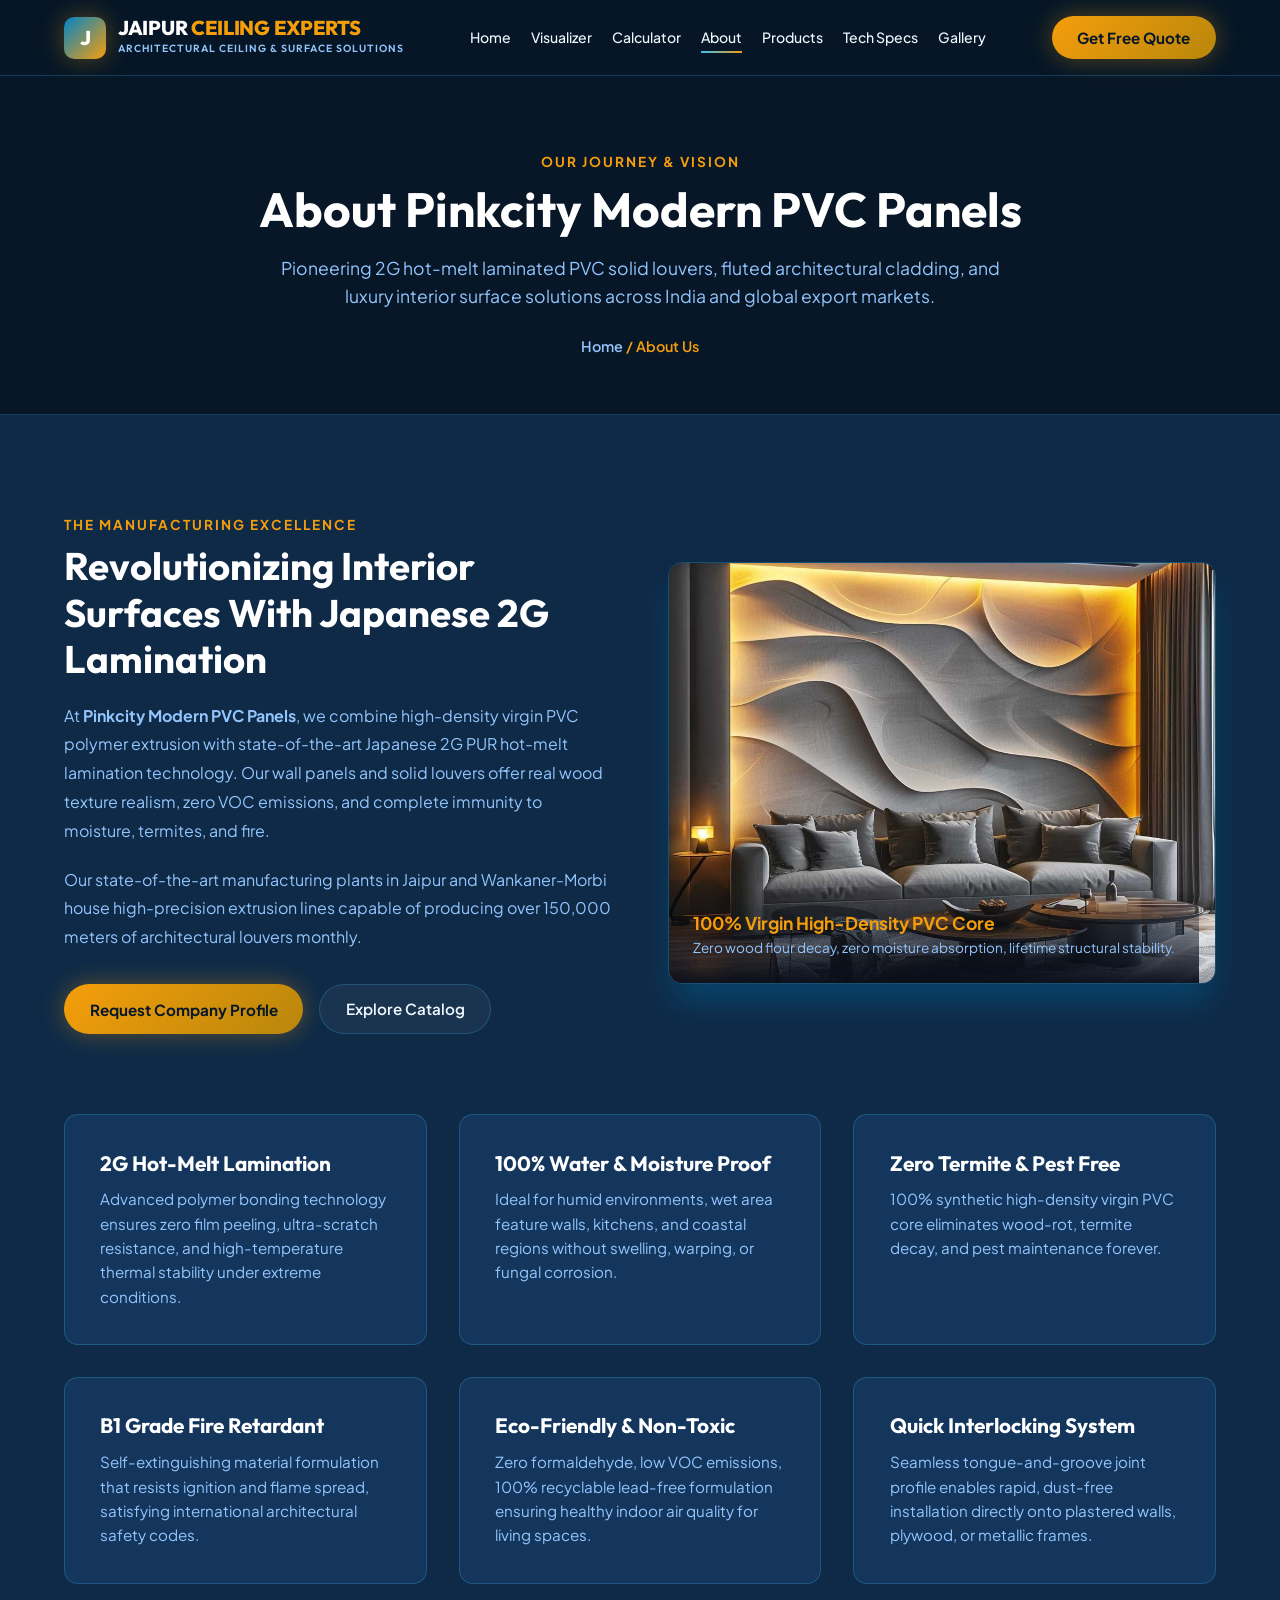
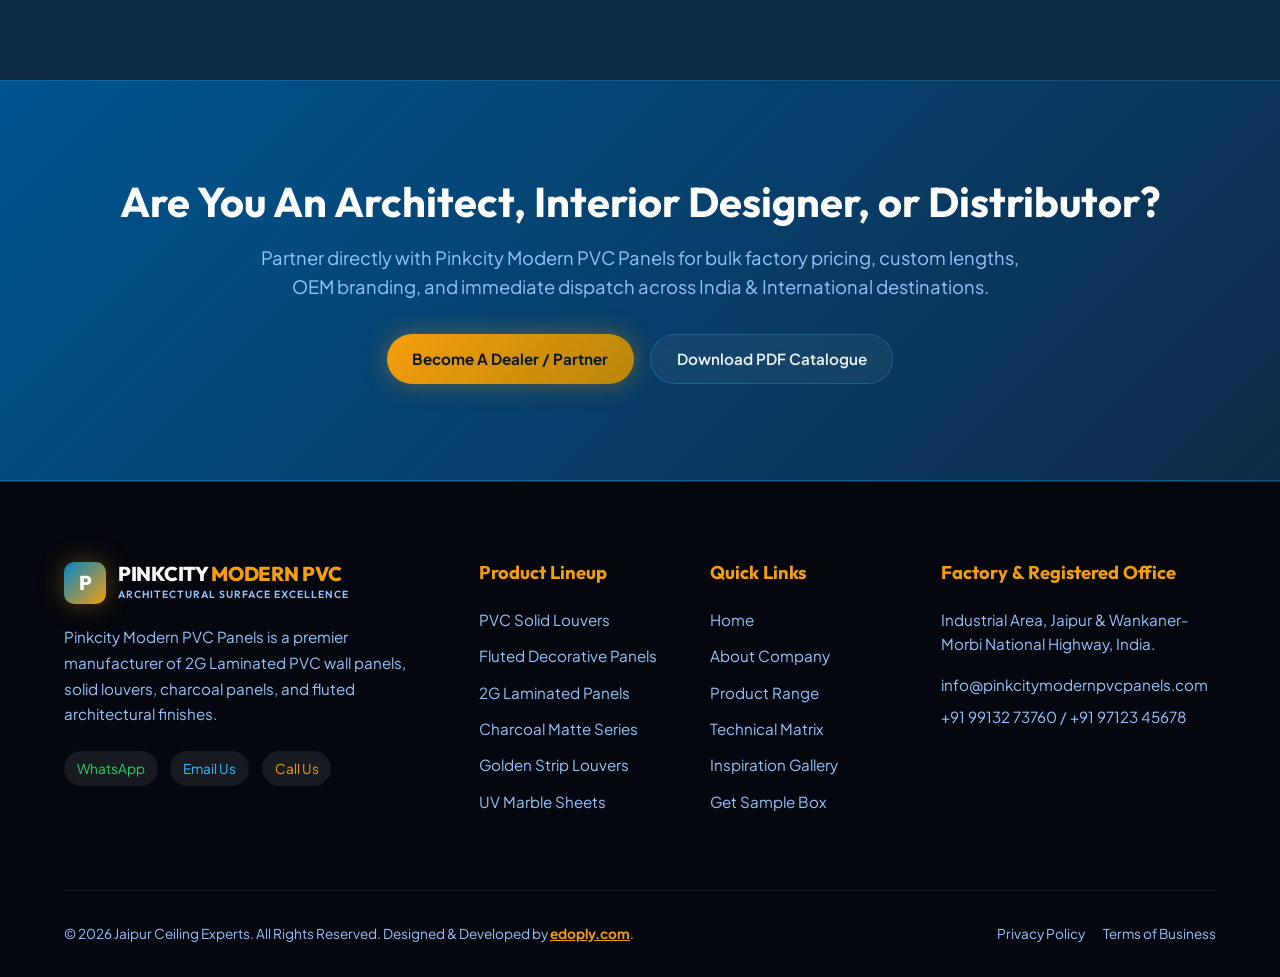
==== commit 5e85cc7b: "Update brand name to Jaipur Ceiling Experts across all pages" ====
--- a/about.html
+++ b/about.html
@@ -3,10 +3,10 @@
 <head>
   <meta charset="UTF-8">
   <meta name="viewport" content="width=device-width, initial-scale=1.0">
-  <title>About Us | Pinkcity Home Skyline Ceilings - 2G Laminated Ceilings & Louvers</title>
-  <meta name="description" content="Learn about Pinkcity Home Skyline Ceilings, India's leading manufacturer of 2G laminated solid louvers, fluted ceiling panels, charcoal cladding, and architectural surface solutions.">
-  <meta name="keywords" content="About Pinkcity Home Skyline Ceilings, 2G Lamination Technology, PVC Ceiling Manufacturer, India PVC Panels Plant">
-  <meta name="author" content="Pinkcity Home Skyline Ceilings">
+  <title>About Us | Jaipur Ceiling Experts - 2G Laminated Ceilings & Louvers</title>
+  <meta name="description" content="Learn about Jaipur Ceiling Experts, India's leading manufacturer of 2G laminated solid louvers, fluted ceiling panels, charcoal cladding, and architectural surface solutions.">
+  <meta name="keywords" content="About Jaipur Ceiling Experts, 2G Lamination Technology, PVC Ceiling Manufacturer, India PVC Panels Plant">
+  <meta name="author" content="Jaipur Ceiling Experts">
 
   <!-- FontAwesome Icons -->
   <link rel="stylesheet" href="https://cdnjs.cloudflare.com/ajax/libs/font-awesome/6.4.0/css/all.min.css">
@@ -21,12 +21,13 @@
     <div class="container">
       <nav class="navbar">
         <a href="index.html" class="brand-logo">
-          <div class="brand-logo-icon">P</div>
+          <div class="brand-logo-icon">J</div>
           <div class="brand-logo-text">
-            <span class="brand-name">PINKCITY <span class="brand-highlight">HOMESKYLINE CEILINGS</span></span>
+            <span class="brand-name">JAIPUR <span class="brand-highlight">CEILING EXPERTS</span></span>
             <span class="brand-tag">Architectural Ceiling & Surface Solutions</span>
           </div>
         </a>
+
 
 
         <ul class="nav-links">
@@ -214,12 +215,13 @@
       </div>
 
       <div class="footer-bottom">
-        <div>&copy; 2026 Pinkcity Home Skyline Ceilings. All Rights Reserved. Designed & Developed by <a href="https://edoply.com" target="_blank" style="color: var(--accent-gold); font-weight: 700; text-decoration: underline;">edoply.com</a>.</div>
+        <div>&copy; 2026 Jaipur Ceiling Experts. All Rights Reserved. Designed & Developed by <a href="https://edoply.com" target="_blank" style="color: var(--accent-gold); font-weight: 700; text-decoration: underline;">edoply.com</a>.</div>
         <div>
           <a href="#" style="color: var(--text-muted); margin-right: 1rem;">Privacy Policy</a>
           <a href="#" style="color: var(--text-muted);">Terms of Business</a>
         </div>
       </div>
+
 
 
     </div>
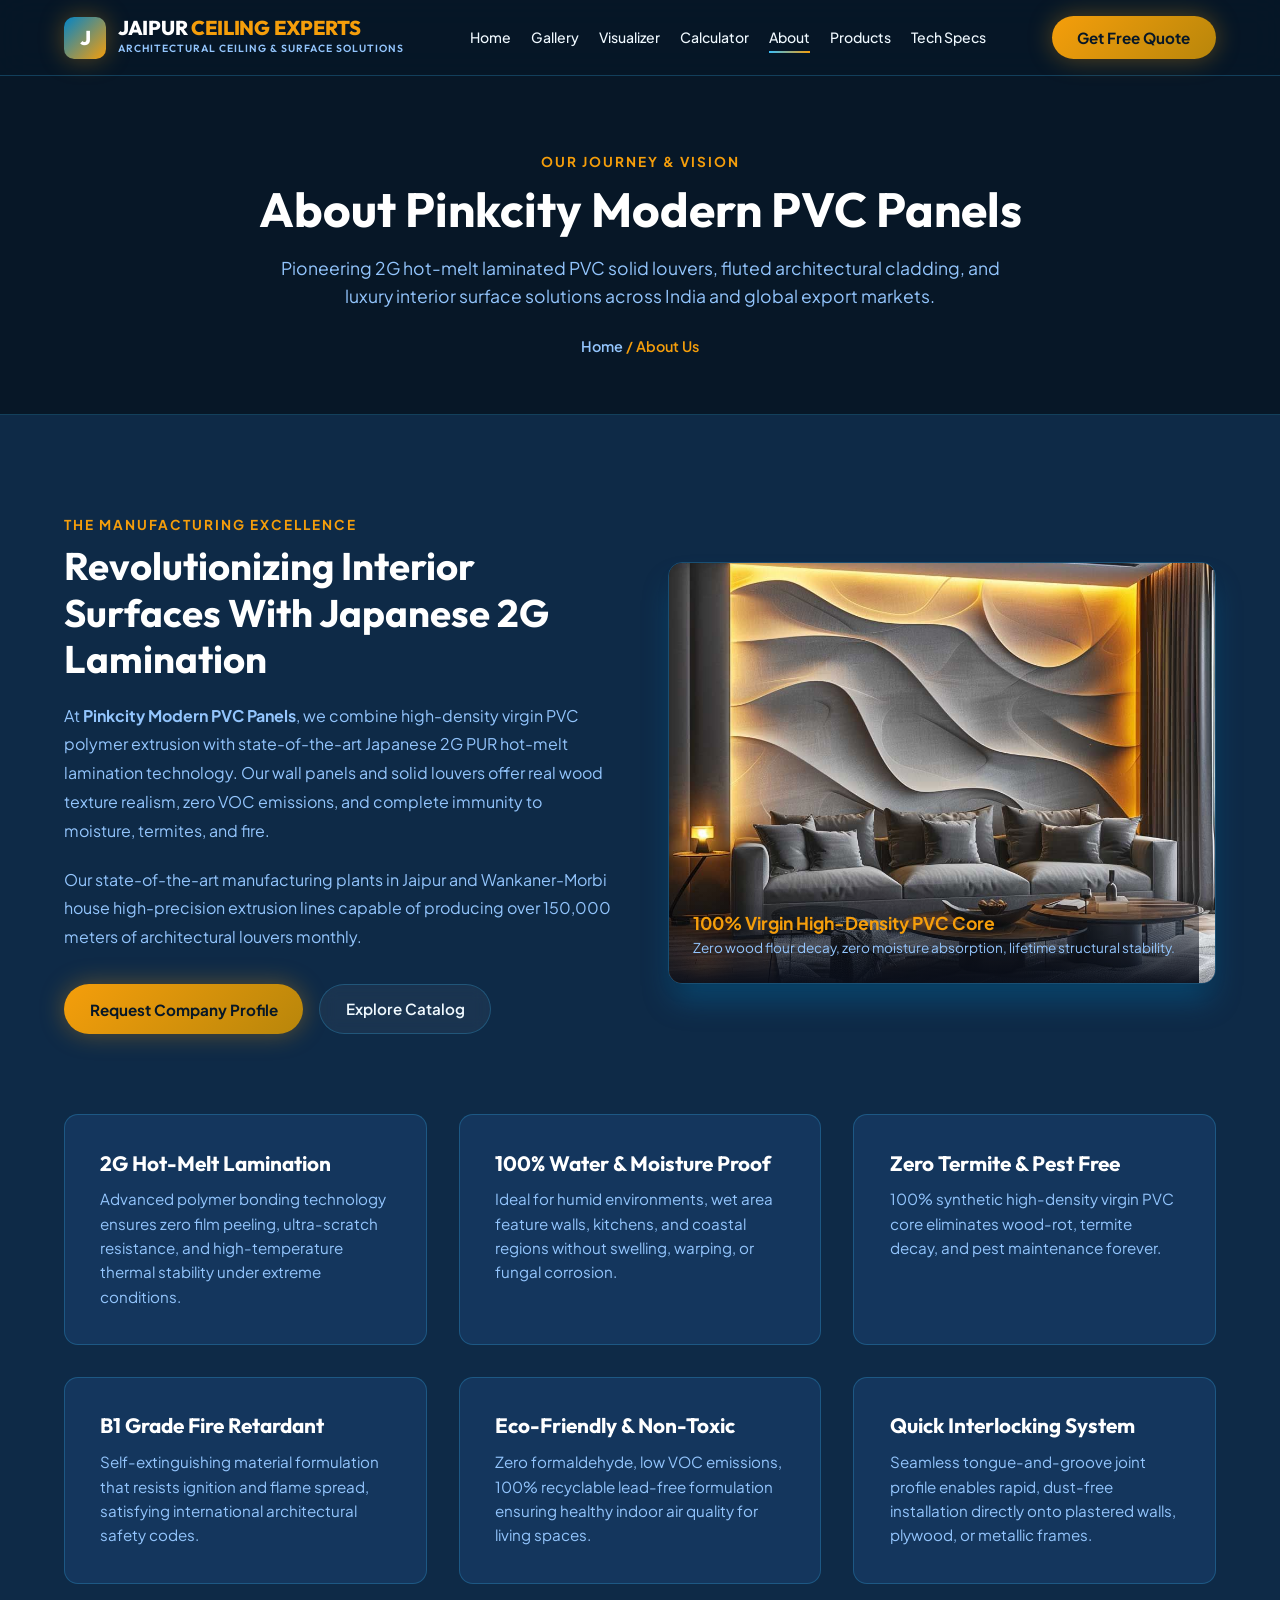
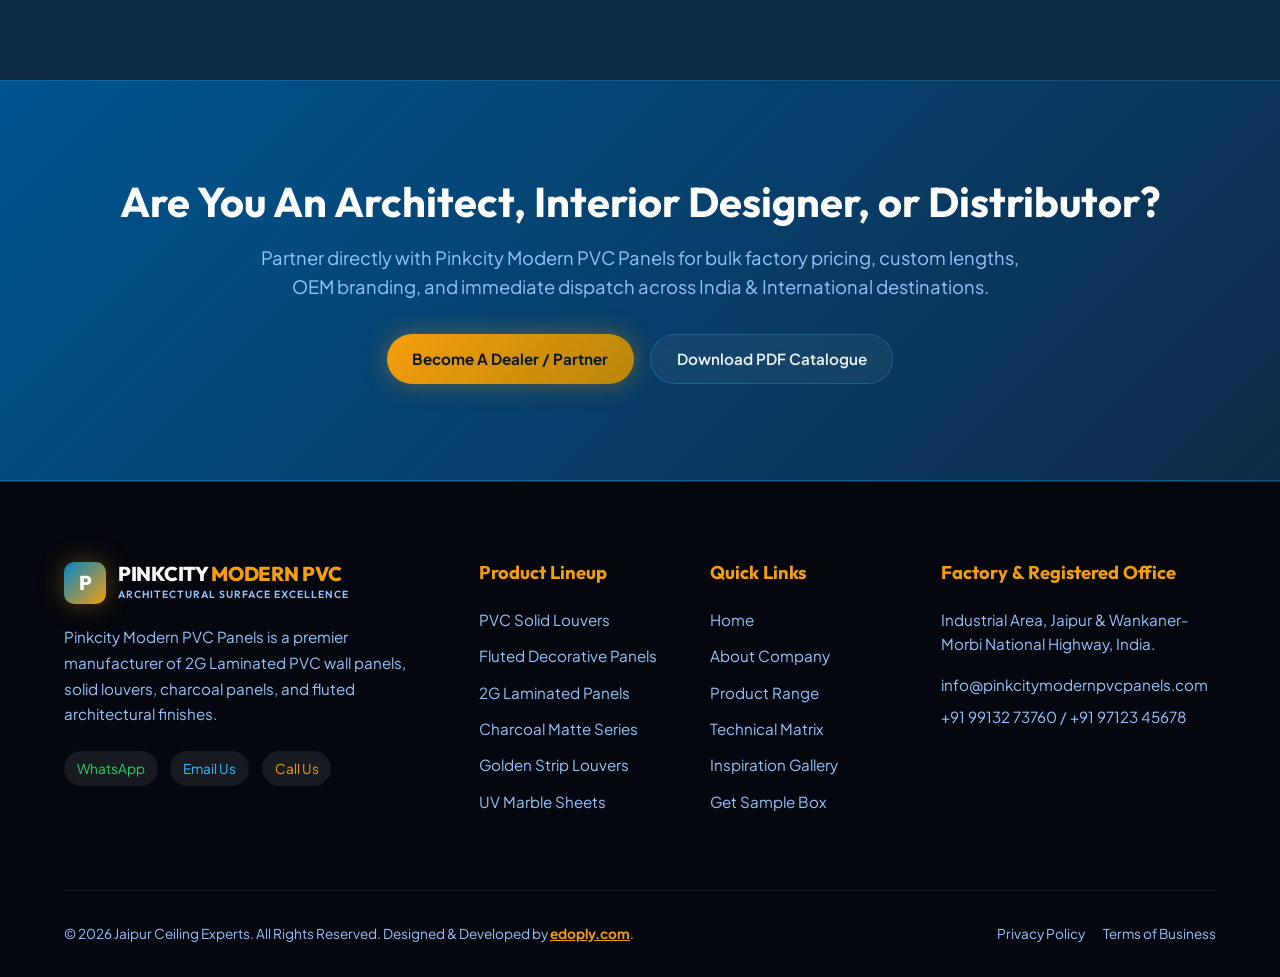
==== commit 8b4bd68f: "Redesign website with 19 dynamic graphics, 4K video theatre experience, and Bento showcase grid" ====
--- a/about.html
+++ b/about.html
@@ -1,19 +1,23 @@
 <!DOCTYPE html>
 <html lang="en">
+
 <head>
   <meta charset="UTF-8">
   <meta name="viewport" content="width=device-width, initial-scale=1.0">
   <title>About Us | Jaipur Ceiling Experts - 2G Laminated Ceilings & Louvers</title>
-  <meta name="description" content="Learn about Jaipur Ceiling Experts, India's leading manufacturer of 2G laminated solid louvers, fluted ceiling panels, charcoal cladding, and architectural surface solutions.">
-  <meta name="keywords" content="About Jaipur Ceiling Experts, 2G Lamination Technology, PVC Ceiling Manufacturer, India PVC Panels Plant">
+  <meta name="description"
+    content="Learn about Jaipur Ceiling Experts, India's leading manufacturer of 2G laminated solid louvers, fluted ceiling panels, charcoal cladding, and architectural surface solutions.">
+  <meta name="keywords"
+    content="About Jaipur Ceiling Experts, 2G Lamination Technology, PVC Ceiling Manufacturer, India PVC Panels Plant">
   <meta name="author" content="Jaipur Ceiling Experts">
 
   <!-- FontAwesome Icons -->
   <link rel="stylesheet" href="https://cdnjs.cloudflare.com/ajax/libs/font-awesome/6.4.0/css/all.min.css">
-  
+
   <!-- Custom Stylesheet -->
   <link rel="stylesheet" href="asset/interior.css">
 </head>
+
 <body>
 
   <!-- ==================== MAIN HEADER / NAVIGATION ==================== -->
@@ -32,12 +36,12 @@
 
         <ul class="nav-links">
           <li><a href="index.html" class="nav-link">Home</a></li>
+          <li><a href="gallery.html" class="nav-link">Gallery</a></li>
           <li><a href="index.html#visualizer" class="nav-link">Visualizer</a></li>
           <li><a href="index.html#calculator" class="nav-link">Calculator</a></li>
           <li><a href="about.html" class="nav-link active">About</a></li>
           <li><a href="products.html" class="nav-link">Products</a></li>
           <li><a href="tech-specs.html" class="nav-link">Tech Specs</a></li>
-          <li><a href="gallery.html" class="nav-link">Gallery</a></li>
         </ul>
 
 
@@ -55,12 +59,14 @@
   </header>
 
   <!-- ==================== PAGE HERO BANNER ==================== -->
-  <section class="section section-black" style="padding: 4.5rem 0 3.5rem 0; border-bottom: 1px solid var(--glass-border);">
+  <section class="section section-black"
+    style="padding: 4.5rem 0 3.5rem 0; border-bottom: 1px solid var(--glass-border);">
     <div class="container" style="text-align: center;">
       <span class="section-subtitle">OUR JOURNEY & VISION</span>
       <h1 style="font-size: 3rem; margin-bottom: 1rem;">About Pinkcity Modern PVC Panels</h1>
       <p style="color: var(--text-muted); max-width: 750px; margin: 0 auto 1.5rem auto; font-size: 1.1rem;">
-        Pioneering 2G hot-melt laminated PVC solid louvers, fluted architectural cladding, and luxury interior surface solutions across India and global export markets.
+        Pioneering 2G hot-melt laminated PVC solid louvers, fluted architectural cladding, and luxury interior surface
+        solutions across India and global export markets.
       </p>
       <div style="font-size: 0.9rem; color: var(--accent-gold); font-weight: 600;">
         <a href="index.html" style="color: var(--text-muted);">Home</a> / <span>About Us</span>
@@ -71,17 +77,22 @@
   <!-- ==================== COMPANY OVERVIEW & 2G TECH ==================== -->
   <section class="section section-dark">
     <div class="container">
-      <div style="display: grid; grid-template-columns: 1fr 1fr; gap: 3.5rem; align-items: center; margin-bottom: 5rem;">
+      <div
+        style="display: grid; grid-template-columns: 1fr 1fr; gap: 3.5rem; align-items: center; margin-bottom: 5rem;">
         <div>
           <span class="section-subtitle">THE MANUFACTURING EXCELLENCE</span>
-          <h2 style="font-size: 2.4rem; margin-bottom: 1.25rem;">Revolutionizing Interior Surfaces With Japanese 2G Lamination</h2>
+          <h2 style="font-size: 2.4rem; margin-bottom: 1.25rem;">Revolutionizing Interior Surfaces With Japanese 2G
+            Lamination</h2>
           <p style="color: var(--text-muted); line-height: 1.8; margin-bottom: 1.25rem;">
-            At <strong>Pinkcity Modern PVC Panels</strong>, we combine high-density virgin PVC polymer extrusion with state-of-the-art Japanese 2G PUR hot-melt lamination technology. Our wall panels and solid louvers offer real wood texture realism, zero VOC emissions, and complete immunity to moisture, termites, and fire.
+            At <strong>Pinkcity Modern PVC Panels</strong>, we combine high-density virgin PVC polymer extrusion with
+            state-of-the-art Japanese 2G PUR hot-melt lamination technology. Our wall panels and solid louvers offer
+            real wood texture realism, zero VOC emissions, and complete immunity to moisture, termites, and fire.
           </p>
           <p style="color: var(--text-muted); line-height: 1.8; margin-bottom: 2rem;">
-            Our state-of-the-art manufacturing plants in Jaipur and Wankaner-Morbi house high-precision extrusion lines capable of producing over 150,000 meters of architectural louvers monthly.
-          </p>
-          
+            Our state-of-the-art manufacturing plants in Jaipur and Wankaner-Morbi house high-precision extrusion lines
+            capable of producing over 150,000 meters of architectural louvers monthly.
+          </p>
+
           <div style="display: flex; gap: 1rem; flex-wrap: wrap;">
             <button class="btn btn-gold open-quote-modal" data-product-name="Company Presentation Request">
               Request Company Profile
@@ -92,11 +103,16 @@
           </div>
         </div>
 
-        <div style="position: relative; border-radius: var(--radius-md); overflow: hidden; border: 1px solid var(--glass-border); box-shadow: var(--shadow-lg);">
-          <img src="hero page/1.jpg" alt="Pinkcity Manufacturing Plant & Surface Finish" style="width: 100%; height: 420px; object-fit: cover;">
-          <div style="position: absolute; bottom: 0; inset-x: 0; background: linear-gradient(to top, rgba(9,14,26,0.95), transparent); padding: 1.5rem;">
-            <div style="font-weight: 700; color: var(--accent-gold); font-size: 1.1rem;">100% Virgin High-Density PVC Core</div>
-            <div style="font-size: 0.85rem; color: var(--text-muted);">Zero wood flour decay, zero moisture absorption, lifetime structural stability.</div>
+        <div
+          style="position: relative; border-radius: var(--radius-md); overflow: hidden; border: 1px solid var(--glass-border); box-shadow: var(--shadow-lg);">
+          <img src="hero page/1.jpg" alt="Pinkcity Manufacturing Plant & Surface Finish"
+            style="width: 100%; height: 420px; object-fit: cover;">
+          <div
+            style="position: absolute; bottom: 0; inset-x: 0; background: linear-gradient(to top, rgba(9,14,26,0.95), transparent); padding: 1.5rem;">
+            <div style="font-weight: 700; color: var(--accent-gold); font-size: 1.1rem;">100% Virgin High-Density PVC
+              Core</div>
+            <div style="font-size: 0.85rem; color: var(--text-muted);">Zero wood flour decay, zero moisture absorption,
+              lifetime structural stability.</div>
           </div>
         </div>
       </div>
@@ -105,49 +121,58 @@
       <div class="features-grid">
         <div class="feature-card">
           <h3 class="feature-title">2G Hot-Melt Lamination</h3>
-          <p class="feature-desc">Advanced polymer bonding technology ensures zero film peeling, ultra-scratch resistance, and high-temperature thermal stability under extreme conditions.</p>
+          <p class="feature-desc">Advanced polymer bonding technology ensures zero film peeling, ultra-scratch
+            resistance, and high-temperature thermal stability under extreme conditions.</p>
         </div>
 
         <div class="feature-card">
           <h3 class="feature-title">100% Water & Moisture Proof</h3>
-          <p class="feature-desc">Ideal for humid environments, wet area feature walls, kitchens, and coastal regions without swelling, warping, or fungal corrosion.</p>
+          <p class="feature-desc">Ideal for humid environments, wet area feature walls, kitchens, and coastal regions
+            without swelling, warping, or fungal corrosion.</p>
         </div>
 
         <div class="feature-card">
           <h3 class="feature-title">Zero Termite & Pest Free</h3>
-          <p class="feature-desc">100% synthetic high-density virgin PVC core eliminates wood-rot, termite decay, and pest maintenance forever.</p>
+          <p class="feature-desc">100% synthetic high-density virgin PVC core eliminates wood-rot, termite decay, and
+            pest maintenance forever.</p>
         </div>
 
         <div class="feature-card">
           <h3 class="feature-title">B1 Grade Fire Retardant</h3>
-          <p class="feature-desc">Self-extinguishing material formulation that resists ignition and flame spread, satisfying international architectural safety codes.</p>
+          <p class="feature-desc">Self-extinguishing material formulation that resists ignition and flame spread,
+            satisfying international architectural safety codes.</p>
         </div>
 
         <div class="feature-card">
           <h3 class="feature-title">Eco-Friendly & Non-Toxic</h3>
-          <p class="feature-desc">Zero formaldehyde, low VOC emissions, 100% recyclable lead-free formulation ensuring healthy indoor air quality for living spaces.</p>
+          <p class="feature-desc">Zero formaldehyde, low VOC emissions, 100% recyclable lead-free formulation ensuring
+            healthy indoor air quality for living spaces.</p>
         </div>
 
         <div class="feature-card">
           <h3 class="feature-title">Quick Interlocking System</h3>
-          <p class="feature-desc">Seamless tongue-and-groove joint profile enables rapid, dust-free installation directly onto plastered walls, plywood, or metallic frames.</p>
+          <p class="feature-desc">Seamless tongue-and-groove joint profile enables rapid, dust-free installation
+            directly onto plastered walls, plywood, or metallic frames.</p>
         </div>
       </div>
     </div>
   </section>
 
   <!-- ==================== CALL TO ACTION BANNER ==================== -->
-  <section class="section" style="background: linear-gradient(135deg, #005691 0%, var(--primary-navy) 100%); border-top: 1px solid var(--glass-border); border-bottom: 1px solid var(--glass-border);">
+  <section class="section"
+    style="background: linear-gradient(135deg, #005691 0%, var(--primary-navy) 100%); border-top: 1px solid var(--glass-border); border-bottom: 1px solid var(--glass-border);">
     <div class="container" style="text-align: center;">
       <h2 style="font-size: 2.6rem; margin-bottom: 1rem;">Are You An Architect, Interior Designer, or Distributor?</h2>
       <p style="font-size: 1.15rem; color: var(--text-muted); max-width: 800px; margin: 0 auto 2rem auto;">
-        Partner directly with Pinkcity Modern PVC Panels for bulk factory pricing, custom lengths, OEM branding, and immediate dispatch across India & International destinations.
+        Partner directly with Pinkcity Modern PVC Panels for bulk factory pricing, custom lengths, OEM branding, and
+        immediate dispatch across India & International destinations.
       </p>
       <div style="display: flex; gap: 1rem; justify-content: center; flex-wrap: wrap;">
         <button class="btn btn-gold open-quote-modal" data-product-name="Distributor / Bulk Dealer Partnering">
           Become A Dealer / Partner
         </button>
-        <a href="https://wa.me/919913273760?text=Hi%20Pinkcity%20Modern%20PVC%20Panels,%20I%20want%20to%20request%20the%20complete%20PDF%20catalogue." target="_blank" class="btn btn-outline">
+        <a href="https://wa.me/919913273760?text=Hi%20Pinkcity%20Modern%20PVC%20Panels,%20I%20want%20to%20request%20the%20complete%20PDF%20catalogue."
+          target="_blank" class="btn btn-outline">
           Download PDF Catalogue
         </a>
       </div>
@@ -167,12 +192,18 @@
             </div>
           </a>
           <p style="color: var(--text-muted); line-height: 1.7; margin-bottom: 1.5rem;">
-            Pinkcity Modern PVC Panels is a premier manufacturer of 2G Laminated PVC wall panels, solid louvers, charcoal panels, and fluted architectural finishes.
+            Pinkcity Modern PVC Panels is a premier manufacturer of 2G Laminated PVC wall panels, solid louvers,
+            charcoal panels, and fluted architectural finishes.
           </p>
           <div style="display: flex; gap: 0.8rem; flex-wrap: wrap;">
-            <a href="https://wa.me/919913273760" target="_blank" style="padding: 0.4rem 0.8rem; border-radius: var(--radius-full); background: rgba(255,255,255,0.08); font-size: 0.85rem; color: #25d366;">WhatsApp</a>
-            <a href="mailto:info@pinkcitymodernpvcpanels.com" style="padding: 0.4rem 0.8rem; border-radius: var(--radius-full); background: rgba(255,255,255,0.08); font-size: 0.85rem; color: var(--accent-cyan);">Email Us</a>
-            <a href="tel:+919913273760" style="padding: 0.4rem 0.8rem; border-radius: var(--radius-full); background: rgba(255,255,255,0.08); font-size: 0.85rem; color: var(--accent-gold);">Call Us</a>
+            <a href="https://wa.me/919913273760" target="_blank"
+              style="padding: 0.4rem 0.8rem; border-radius: var(--radius-full); background: rgba(255,255,255,0.08); font-size: 0.85rem; color: #25d366;">WhatsApp</a>
+            <a href="mailto:info@pinkcitymodernpvcpanels.com"
+              style="padding: 0.4rem 0.8rem; border-radius: var(--radius-full); background: rgba(255,255,255,0.08); font-size: 0.85rem; color: var(--accent-cyan);">Email
+              Us</a>
+            <a href="tel:+919913273760"
+              style="padding: 0.4rem 0.8rem; border-radius: var(--radius-full); background: rgba(255,255,255,0.08); font-size: 0.85rem; color: var(--accent-gold);">Call
+              Us</a>
           </div>
         </div>
 
@@ -215,7 +246,9 @@
       </div>
 
       <div class="footer-bottom">
-        <div>&copy; 2026 Jaipur Ceiling Experts. All Rights Reserved. Designed & Developed by <a href="https://edoply.com" target="_blank" style="color: var(--accent-gold); font-weight: 700; text-decoration: underline;">edoply.com</a>.</div>
+        <div>&copy; 2026 Jaipur Ceiling Experts. All Rights Reserved. Designed & Developed by <a
+            href="https://edoply.com" target="_blank"
+            style="color: var(--accent-gold); font-weight: 700; text-decoration: underline;">edoply.com</a>.</div>
         <div>
           <a href="#" style="color: var(--text-muted); margin-right: 1rem;">Privacy Policy</a>
           <a href="#" style="color: var(--text-muted);">Terms of Business</a>
@@ -230,7 +263,8 @@
   <!-- ==================== MOBILE FLOATING QUICK CONTACT WIDGET ==================== -->
   <div class="mobile-float-container" id="mobileFloatContainer">
     <div class="mobile-float-menu" id="mobileFloatMenu">
-      <a href="https://wa.me/919913273760?text=Hello%20Pinkcity%20Modern%20PVC%20Panels,%20I%20am%20interested%20in%20your%20PVC%20Louvers%20and%20Wall%20Panels." class="float-icon-btn whatsapp-btn" target="_blank" title="WhatsApp">
+      <a href="https://wa.me/919913273760?text=Hello%20Pinkcity%20Modern%20PVC%20Panels,%20I%20am%20interested%20in%20your%20PVC%20Louvers%20and%20Wall%20Panels."
+        class="float-icon-btn whatsapp-btn" target="_blank" title="WhatsApp">
         <i class="fa-brands fa-whatsapp"></i>
       </a>
       <button type="button" class="float-icon-btn chat-btn" id="floatChatTrigger" title="Chat / Inquiry">
@@ -250,15 +284,18 @@
   <div class="modal-backdrop" id="quoteModal">
     <div class="modal-content">
       <button class="modal-close" id="closeQuoteModal">&times;</button>
-      <h3 style="font-size: 1.8rem; margin-bottom: 0.5rem; color: var(--accent-gold);">Request Official Quote / Sample Kit</h3>
+      <h3 style="font-size: 1.8rem; margin-bottom: 0.5rem; color: var(--accent-gold);">Request Official Quote / Sample
+        Kit</h3>
       <p style="color: var(--text-muted); font-size: 0.9rem; margin-bottom: 1.5rem;">
-        Fill out your details below and our sales engineering team will connect with sample swatches & direct wholesale pricing.
+        Fill out your details below and our sales engineering team will connect with sample swatches & direct wholesale
+        pricing.
       </p>
 
       <form id="quoteForm">
         <div class="form-group">
           <label class="form-label" for="quoteName">Full Name / Business Name *</label>
-          <input type="text" id="quoteName" class="form-control" placeholder="e.g. Rahul Sharma / Studio Design" required>
+          <input type="text" id="quoteName" class="form-control" placeholder="e.g. Rahul Sharma / Studio Design"
+            required>
         </div>
 
         <div style="display: grid; grid-template-columns: 1fr 1fr; gap: 1rem;">
@@ -299,4 +336,5 @@
   <!-- Scripts -->
   <script src="asset/interior.js"></script>
 </body>
-</html>
+
+</html>
--- a/asset/interior.css
+++ b/asset/interior.css
@@ -2141,12 +2141,1180 @@
     transform: translateX(-50%) translateY(100px) !important;
     width: 90% !important;
   }
-  .toast-notification.show {
-    transform: translateX(-50%) translateY(0) !important;
-  }
-}
-
-
-
-
-
+/* ==========================================================================
+   DYNAMIC HYPER-LUXURY VISUAL EFFECTS & ANIMATIONS
+   ========================================================================== */
+
+/* --- Glowing Border Beam & 3D Tilt Hover Effects --- */
+.feature-card, .product-card, .calculator-card, .visualizer-stage {
+  position: relative;
+  transition: transform 0.4s cubic-bezier(0.175, 0.885, 0.32, 1.275), box-shadow 0.4s ease, border-color 0.4s ease;
+}
+
+.feature-card:hover, .product-card:hover {
+  transform: translateY(-8px) scale(1.02);
+  box-shadow: 0 20px 40px rgba(56, 189, 248, 0.25), 0 0 30px rgba(245, 158, 11, 0.2);
+  border-color: rgba(56, 189, 248, 0.6) !important;
+}
+
+/* --- Animated Glowing Badge Pulse --- */
+@keyframes pulseGlow {
+  0% { box-shadow: 0 0 0 0 rgba(56, 189, 248, 0.6); }
+  70% { box-shadow: 0 0 0 12px rgba(56, 189, 248, 0); }
+  100% { box-shadow: 0 0 0 0 rgba(56, 189, 248, 0); }
+}
+
+.pulse-badge {
+  animation: pulseGlow 2s infinite;
+}
+
+/* --- Ambient LED Lighting Swapper Filters for Visualizer --- */
+.visualizer-stage {
+  transition: filter 0.5s ease;
+}
+
+.visualizer-stage.led-warm #visualizerImage {
+  filter: brightness(1.08) contrast(1.05) sepia(0.2) drop-shadow(0 0 25px rgba(245, 158, 11, 0.5));
+}
+
+.visualizer-stage.led-skyblue #visualizerImage {
+  filter: brightness(1.1) contrast(1.1) hue-rotate(180deg) saturate(1.4) drop-shadow(0 0 30px rgba(56, 189, 248, 0.6));
+}
+
+.visualizer-stage.led-white #visualizerImage {
+  filter: brightness(1.2) contrast(1.15) saturate(1.1);
+}
+
+.visualizer-stage.led-sunset #visualizerImage {
+  filter: brightness(1.05) contrast(1.1) hue-rotate(330deg) saturate(1.5) drop-shadow(0 0 30px rgba(239, 68, 68, 0.5));
+}
+
+/* --- Live Dynamic Activity Ticker Banner --- */
+.live-ticker-banner {
+  background: linear-gradient(90deg, rgba(7, 23, 39, 0.95), rgba(14, 42, 71, 0.95), rgba(7, 23, 39, 0.95));
+  border-bottom: 1px solid rgba(56, 189, 248, 0.25);
+  padding: 0.5rem 1rem;
+  font-size: 0.82rem;
+  color: var(--text-muted);
+  display: flex;
+  align-items: center;
+  justify-content: center;
+  gap: 0.75rem;
+  overflow: hidden;
+  position: relative;
+  z-index: 999;
+}
+
+.live-ticker-dot {
+  width: 8px;
+  height: 8px;
+  border-radius: 50%;
+  background: #22c55e;
+  box-shadow: 0 0 10px #22c55e;
+  animation: pulseDot 1.5s infinite;
+}
+
+@keyframes pulseDot {
+  0% { transform: scale(1); opacity: 1; }
+  50% { transform: scale(1.5); opacity: 0.5; }
+  100% { transform: scale(1); opacity: 1; }
+}
+
+.led-btn-group {
+  display: flex;
+  gap: 0.4rem;
+  align-items: center;
+  background: rgba(0, 0, 0, 0.4);
+  padding: 4px 8px;
+  border-radius: 20px;
+  border: 1px solid rgba(255, 255, 255, 0.15);
+}
+
+.led-btn {
+  width: 20px;
+  height: 20px;
+  border-radius: 50%;
+  border: 2px solid transparent;
+  cursor: pointer;
+  transition: transform 0.2s ease, border-color 0.2s ease;
+}
+
+.led-btn:hover, .led-btn.active {
+  transform: scale(1.25);
+  border-color: #fff;
+  box-shadow: 0 0 12px currentColor;
+}
+
+/* ==========================================================================
+   ULTRA-LUXURY VIRTUAL VIDEO CINEMA THEATRE & 19-IMAGE SHOWCASE STYLES
+   ========================================================================== */
+
+/* ==========================================================================
+   ARCHITECTURAL CINEMA THEATRE STYLES (CENTERED & SLEEK)
+   ========================================================================== */
+.cinema-section-wrapper {
+  background: radial-gradient(circle at 50% 30%, #131d30 0%, #090d14 100%) !important;
+  border-top: 1px solid rgba(223, 172, 66, 0.2);
+  border-bottom: 1px solid rgba(223, 172, 66, 0.2);
+  padding: 4.5rem 0 !important;
+  position: relative;
+  overflow: hidden;
+  text-align: center !important;
+  width: 100% !important;
+}
+
+.cinema-section-wrapper .container {
+  display: flex !important;
+  flex-direction: column !important;
+  align-items: center !important;
+  justify-content: center !important;
+  text-align: center !important;
+  margin: 0 auto !important;
+  width: 100% !important;
+  max-width: 1280px !important;
+}
+
+.cinema-dual-selector {
+  display: flex !important;
+  justify-content: center !important;
+  align-items: center !important;
+  gap: 1rem !important;
+  margin: 0 auto 1.5rem auto !important;
+  width: 100% !important;
+  max-width: 680px !important;
+  flex-wrap: wrap !important;
+}
+
+.cinema-select-btn, .cinema-tab-btn {
+  background: rgba(16, 25, 41, 0.85);
+  border: 1px solid rgba(223, 172, 66, 0.25);
+  color: #ffffff;
+  padding: 0.75rem 1.6rem;
+  border-radius: 12px;
+  font-size: 0.9rem;
+  font-weight: 700;
+  display: inline-flex;
+  align-items: center;
+  gap: 0.6rem;
+  transition: all 0.3s ease;
+  backdrop-filter: blur(10px);
+  cursor: pointer;
+}
+
+.cinema-select-btn.active, .cinema-tab-btn.active {
+  background: linear-gradient(135deg, rgba(223, 172, 66, 0.25), rgba(16, 25, 41, 0.95));
+  border-color: var(--accent-gold);
+  box-shadow: 0 0 25px rgba(223, 172, 66, 0.3);
+  color: #ffffff;
+}
+
+.cinema-stage-card, .cinema-player-card {
+  position: relative !important;
+  z-index: 5 !important;
+  background: #090d14 !important;
+  border: 1px solid rgba(223, 172, 66, 0.35) !important;
+  border-radius: 16px !important;
+  overflow: hidden !important;
+  box-shadow: 0 20px 50px rgba(0, 0, 0, 0.8), 0 0 30px rgba(223, 172, 66, 0.2) !important;
+  width: 100% !important;
+  max-width: 680px !important;
+  margin: 0 auto !important;
+  display: block !important;
+}
+
+.cinema-video-frame, .cinema-video-container {
+  position: relative !important;
+  width: 100% !important;
+  max-width: 680px !important;
+  height: 380px !important;
+  max-height: 380px !important;
+  background: #000000 !important;
+  display: block !important;
+  overflow: hidden !important;
+  margin: 0 auto !important;
+}
+
+.cinema-video-frame video, .cinema-video-container video, #cinemaMainVideo {
+  width: 100% !important;
+  height: 380px !important;
+  max-height: 380px !important;
+  max-width: 680px !important;
+  object-fit: cover !important;
+  object-position: center !important;
+  background: #000000 !important;
+  display: block !important;
+  margin: 0 auto !important;
+}
+
+.cinema-player-info-bar {
+  padding: 0.85rem 1.25rem;
+  background: rgba(9, 13, 20, 0.98);
+  border-top: 1px solid rgba(255, 255, 255, 0.1);
+  display: flex;
+  justify-content: space-between;
+  align-items: center;
+  gap: 1rem;
+}
+
+.cinema-title-tag {
+  display: flex;
+  align-items: center;
+  gap: 0.6rem;
+  font-size: 0.88rem;
+  font-weight: 700;
+  color: #ffffff;
+}
+
+.hd-badge {
+  background: var(--accent-gold);
+  color: #090d14;
+  font-weight: 800;
+  font-size: 0.68rem;
+  padding: 2px 6px;
+  border-radius: 4px;
+}
+
+.live-tag {
+  font-size: 0.78rem;
+  color: var(--accent-gold);
+  font-weight: 700;
+  display: flex;
+  align-items: center;
+  gap: 4px;
+}
+
+.cinema-thumbs-grid {
+  display: grid !important;
+  grid-template-columns: repeat(auto-fit, minmax(260px, 1fr)) !important;
+  gap: 1.25rem !important;
+  margin: 1.5rem auto 0 auto !important;
+  width: 100% !important;
+  max-width: 680px !important;
+}
+
+.cinema-thumb-card {
+  position: relative;
+  background: var(--surface-card);
+  border: 1px solid var(--glass-border);
+  border-radius: var(--radius-md);
+  padding: 1rem;
+  display: flex;
+  align-items: center;
+  gap: 1rem;
+  cursor: pointer;
+  transition: var(--transition-smooth);
+}
+
+.cinema-thumb-card:hover {
+  border-color: var(--accent-gold);
+  transform: translateY(-4px);
+  box-shadow: var(--shadow-gold-glow);
+}
+
+.cinema-thumb-card.active {
+  border-color: var(--accent-gold);
+  background: linear-gradient(135deg, rgba(245, 158, 11, 0.15) 0%, var(--surface-hover) 100%);
+}
+
+.cinema-thumb-img-box {
+  position: relative;
+  width: 100px;
+  height: 70px;
+  border-radius: var(--radius-sm);
+  overflow: hidden;
+  flex-shrink: 0;
+}
+
+.cinema-thumb-img-box img {
+  width: 100%;
+  height: 100%;
+  object-fit: cover;
+}
+
+.cinema-thumb-play-icon {
+  position: absolute;
+  inset: 0;
+  background: rgba(0, 0, 0, 0.4);
+  display: flex;
+  align-items: center;
+  justify-content: center;
+  color: #fff;
+  font-size: 1rem;
+  transition: background 0.3s ease;
+}
+
+.cinema-thumb-card:hover .cinema-thumb-play-icon {
+  background: rgba(245, 158, 11, 0.7);
+  color: #000;
+}
+
+.cinema-thumb-info h4 {
+  font-size: 0.95rem;
+  margin-bottom: 4px;
+}
+
+.cinema-thumb-info p {
+  font-size: 0.78rem;
+  color: var(--text-muted);
+}
+
+
+/* --- DYNAMIC 19-IMAGE INTERIOR SHOWCASE SECTION --- */
+.section-showcase-19 {
+  background: var(--primary-dark);
+  position: relative;
+  border-top: 1px solid var(--glass-border);
+  padding: 5.5rem 0;
+}
+
+.showcase-header {
+  text-align: center;
+  max-width: 850px;
+  margin: 0 auto 3rem auto;
+}
+
+.showcase-filter-tabs {
+  display: flex;
+  justify-content: center;
+  flex-wrap: wrap;
+  gap: 0.75rem;
+  margin-bottom: 3rem;
+}
+
+.showcase-filter-chip {
+  background: rgba(14, 42, 71, 0.7);
+  border: 1px solid rgba(56, 189, 248, 0.2);
+  color: var(--text-muted);
+  padding: 0.6rem 1.4rem;
+  border-radius: var(--radius-full);
+  font-size: 0.88rem;
+  font-weight: 600;
+  cursor: pointer;
+  transition: var(--transition-fast);
+  backdrop-filter: blur(8px);
+}
+
+.showcase-filter-chip:hover {
+  border-color: var(--accent-gold);
+  color: #fff;
+  transform: translateY(-2px);
+}
+
+.showcase-filter-chip.active {
+  background: linear-gradient(135deg, var(--accent-gold) 0%, #d4af37 100%);
+  color: #071727;
+  font-weight: 700;
+  border-color: var(--accent-gold);
+  box-shadow: 0 0 20px rgba(245, 158, 11, 0.4);
+}
+
+.showcase-grid-19 {
+  display: grid;
+  grid-template-columns: repeat(auto-fill, minmax(290px, 1fr));
+  gap: 1.75rem;
+}
+
+.showcase-card-19 {
+  position: relative;
+  background: var(--surface-card);
+  border-radius: var(--radius-md);
+  overflow: hidden;
+  border: 1px solid var(--glass-border);
+  transition: var(--transition-smooth);
+  box-shadow: 0 10px 25px rgba(0, 0, 0, 0.3);
+  display: flex;
+  flex-direction: column;
+}
+
+.showcase-card-19:hover {
+  transform: translateY(-10px) scale(1.02);
+  border-color: var(--accent-gold);
+  box-shadow: 0 20px 40px rgba(0, 0, 0, 0.6), 0 0 25px rgba(245, 158, 11, 0.3);
+}
+
+.showcase-img-box {
+  position: relative;
+  width: 100%;
+  height: 260px;
+  overflow: hidden;
+  background: #060d15;
+}
+
+.showcase-img-box img {
+  width: 100%;
+  height: 100%;
+  object-fit: cover;
+  transition: transform 0.6s cubic-bezier(0.16, 1, 0.3, 1);
+}
+
+.showcase-card-19:hover .showcase-img-box img {
+  transform: scale(1.1);
+}
+
+.showcase-tag-badge {
+  position: absolute;
+  top: 1rem;
+  left: 1rem;
+  background: rgba(7, 23, 39, 0.85);
+  backdrop-filter: blur(8px);
+  border: 1px solid var(--accent-cyan);
+  color: var(--accent-cyan);
+  padding: 4px 12px;
+  border-radius: 20px;
+  font-size: 0.72rem;
+  font-weight: 700;
+  letter-spacing: 0.8px;
+  text-transform: uppercase;
+  z-index: 2;
+}
+
+.showcase-tag-badge.gold {
+  border-color: var(--accent-gold);
+  color: var(--accent-gold-light);
+}
+
+.showcase-zoom-trigger {
+  position: absolute;
+  top: 1rem;
+  right: 1rem;
+  width: 36px;
+  height: 36px;
+  border-radius: 50%;
+  background: rgba(7, 23, 39, 0.85);
+  backdrop-filter: blur(8px);
+  border: 1px solid rgba(255, 255, 255, 0.25);
+  color: #fff;
+  display: flex;
+  align-items: center;
+  justify-content: center;
+  font-size: 0.9rem;
+  cursor: pointer;
+  opacity: 0;
+  transform: scale(0.8);
+  transition: var(--transition-fast);
+  z-index: 2;
+}
+
+.showcase-card-19:hover .showcase-zoom-trigger {
+  opacity: 1;
+  transform: scale(1);
+}
+
+.showcase-zoom-trigger:hover {
+  background: var(--accent-gold);
+  color: #000;
+  border-color: var(--accent-gold);
+}
+
+.showcase-content-box {
+  padding: 1.25rem;
+  display: flex;
+  flex-direction: column;
+  flex-grow: 1;
+  justify-content: space-between;
+}
+
+.showcase-title-text {
+  font-size: 1.05rem;
+  font-weight: 700;
+  color: #ffffff;
+  margin-bottom: 0.4rem;
+  line-height: 1.35;
+}
+
+.showcase-desc-text {
+  font-size: 0.82rem;
+  color: var(--text-muted);
+  line-height: 1.5;
+  margin-bottom: 1rem;
+}
+
+.showcase-footer-row {
+  display: flex;
+  align-items: center;
+  justify-content: space-between;
+  border-top: 1px solid rgba(255, 255, 255, 0.1);
+  padding-top: 0.75rem;
+}
+
+.showcase-spec-chip {
+  font-size: 0.75rem;
+  color: var(--accent-cyan);
+  background: rgba(56, 189, 248, 0.1);
+  padding: 3px 8px;
+  border-radius: 4px;
+}
+
+.showcase-inquiry-btn {
+  font-size: 0.8rem;
+  color: var(--accent-gold);
+  background: transparent;
+  display: flex;
+  align-items: center;
+  gap: 4px;
+  font-weight: 700;
+  transition: color 0.2s ease;
+}
+
+.showcase-inquiry-btn:hover {
+  color: #ffffff;
+}
+
+/* Lightbox Enhancements */
+.lightbox-modal {
+  position: fixed;
+  inset: 0;
+  z-index: 99999;
+  background: rgba(0, 0, 0, 0.92);
+  backdrop-filter: blur(12px);
+  display: flex;
+  align-items: center;
+  justify-content: center;
+  padding: 2rem;
+  opacity: 0;
+  pointer-events: none;
+  transition: opacity 0.3s ease;
+}
+
+.lightbox-modal.active {
+  opacity: 1;
+  pointer-events: auto;
+}
+
+.lightbox-content-box {
+  position: relative;
+  max-width: 950px;
+  max-height: 90vh;
+  display: flex;
+  flex-direction: column;
+  align-items: center;
+}
+
+.lightbox-content-box img {
+  max-width: 100%;
+  max-height: 75vh;
+  object-fit: contain;
+  border-radius: var(--radius-md);
+  border: 1px solid var(--glass-border);
+  box-shadow: 0 20px 50px rgba(0, 0, 0, 0.8);
+}
+
+.lightbox-close-btn {
+  position: absolute;
+  top: -45px;
+  right: 0;
+  color: #fff;
+  font-size: 2rem;
+  background: transparent;
+  cursor: pointer;
+  transition: color 0.2s ease;
+}
+
+.lightbox-close-btn:hover {
+  color: var(--accent-gold);
+}
+
+.lightbox-caption-text {
+  margin-top: 1rem;
+  color: #fff;
+  font-size: 1.05rem;
+  font-weight: 600;
+  text-align: center;
+}
+
+/* ==========================================================================
+   NON-TEMPLATED ARCHITECTURAL BENTO GRID & DYNAMIC LUXURY STYLES
+   ========================================================================== */
+
+/* --- Dynamic Bento Architecture Grid (19 Graphics) --- */
+.bento-architectural-grid {
+  display: grid;
+  grid-template-columns: repeat(12, 1fr);
+  gap: 1.5rem;
+  margin-top: 2.5rem;
+  perspective: 1200px;
+}
+
+.bento-tile {
+  position: relative;
+  border-radius: 20px;
+  overflow: hidden;
+  background: rgba(16, 25, 41, 0.7);
+  border: 1px solid rgba(223, 172, 66, 0.18);
+  backdrop-filter: blur(12px);
+  -webkit-backdrop-filter: blur(12px);
+  box-shadow: 0 15px 35px rgba(0, 0, 0, 0.4), inset 0 1px 0 rgba(255, 255, 255, 0.1);
+  transition: transform 0.45s cubic-bezier(0.16, 1, 0.3, 1), box-shadow 0.45s cubic-bezier(0.16, 1, 0.3, 1), border-color 0.45s ease;
+  display: flex;
+  flex-direction: column;
+}
+
+.bento-tile:hover {
+  border-color: rgba(223, 172, 66, 0.6);
+  box-shadow: 0 25px 50px rgba(0, 0, 0, 0.6), 0 0 30px rgba(223, 172, 66, 0.25);
+  z-index: 10;
+}
+
+/* Bento Tile Span Variances for Non-Templated Asymmetric Design */
+.bento-span-8 {
+  grid-column: span 8;
+}
+
+.bento-span-6 {
+  grid-column: span 6;
+}
+
+.bento-span-4 {
+  grid-column: span 4;
+}
+
+.bento-span-3 {
+  grid-column: span 3;
+}
+
+.bento-span-12 {
+  grid-column: span 12;
+}
+
+.bento-row-span-2 {
+  grid-row: span 2;
+}
+
+.bento-hero-tile {
+  min-height: 480px;
+}
+
+.bento-tall-tile {
+  min-height: 520px;
+}
+
+.bento-standard-tile {
+  min-height: 380px;
+}
+
+.bento-wide-tile {
+  min-height: 320px;
+}
+
+/* Bento Image Frame & Hover Zoom Lens */
+.bento-img-wrapper {
+  position: relative;
+  width: 100%;
+  height: 100%;
+  min-height: 240px;
+  overflow: hidden;
+  flex-grow: 1;
+}
+
+.bento-img-wrapper img {
+  width: 100%;
+  height: 100%;
+  object-fit: cover;
+  object-position: center;
+  transition: transform 0.7s cubic-bezier(0.16, 1, 0.3, 1), filter 0.5s ease;
+}
+
+.bento-tile:hover .bento-img-wrapper img {
+  transform: scale(1.08);
+}
+
+/* 3D Glass Light Reflective Overlay */
+.bento-glass-shine {
+  position: absolute;
+  top: 0;
+  left: -100%;
+  width: 50%;
+  height: 100%;
+  background: linear-gradient(90deg, transparent, rgba(255, 255, 255, 0.25), transparent);
+  transform: skewX(-25deg);
+  transition: left 0.75s ease;
+  pointer-events: none;
+  z-index: 4;
+}
+
+.bento-tile:hover .bento-glass-shine {
+  left: 150%;
+}
+
+/* Bento Luxury Badge Tags */
+.bento-badge-container {
+  position: absolute;
+  top: 1rem;
+  left: 1rem;
+  right: 1rem;
+  display: flex;
+  justify-content: space-between;
+  align-items: center;
+  z-index: 5;
+  pointer-events: none;
+}
+
+.bento-tag-pill {
+  padding: 0.35rem 0.85rem;
+  border-radius: 99px;
+  font-size: 0.72rem;
+  font-weight: 700;
+  letter-spacing: 0.5px;
+  text-transform: uppercase;
+  background: rgba(9, 13, 20, 0.85);
+  color: var(--accent-gold);
+  border: 1px solid rgba(223, 172, 66, 0.4);
+  backdrop-filter: blur(8px);
+}
+
+.bento-tag-pill.gold-tag {
+  background: linear-gradient(135deg, rgba(223, 172, 66, 0.9), rgba(184, 134, 11, 0.9));
+  color: #090d14;
+  border: none;
+  font-weight: 800;
+  box-shadow: 0 4px 15px rgba(223, 172, 66, 0.4);
+}
+
+.bento-quick-zoom-btn {
+  pointer-events: auto;
+  width: 36px;
+  height: 36px;
+  border-radius: 50%;
+  background: rgba(9, 13, 20, 0.75);
+  border: 1px solid rgba(255, 255, 255, 0.2);
+  color: #ffffff;
+  display: flex;
+  align-items: center;
+  justify-content: center;
+  font-size: 0.9rem;
+  transition: all 0.3s ease;
+  backdrop-filter: blur(8px);
+}
+
+.bento-quick-zoom-btn:hover {
+  background: var(--accent-gold);
+  color: #090d14;
+  transform: scale(1.15) rotate(90deg);
+}
+
+/* Bento Info Content Overlay Box */
+.bento-content-panel {
+  padding: 1.25rem 1.5rem;
+  background: linear-gradient(180deg, rgba(16, 25, 41, 0.85) 0%, rgba(9, 13, 20, 0.98) 100%);
+  border-top: 1px solid rgba(255, 255, 255, 0.08);
+  display: flex;
+  flex-direction: column;
+  justify-content: space-between;
+  gap: 0.75rem;
+  z-index: 4;
+}
+
+.bento-title {
+  font-size: 1.15rem;
+  font-weight: 700;
+  color: #ffffff;
+  margin-bottom: 0.25rem;
+  line-height: 1.3;
+}
+
+.bento-desc {
+  font-size: 0.85rem;
+  color: rgba(224, 242, 254, 0.75);
+  line-height: 1.5;
+}
+
+.bento-footer {
+  display: flex;
+  align-items: center;
+  justify-content: space-between;
+  margin-top: 0.5rem;
+  padding-top: 0.75rem;
+  border-top: 1px dashed rgba(255, 255, 255, 0.1);
+}
+
+.bento-spec-text {
+  font-size: 0.75rem;
+  color: var(--accent-cyan);
+  font-weight: 600;
+  display: flex;
+  align-items: center;
+  gap: 0.35rem;
+}
+
+.bento-action-btn {
+  background: rgba(223, 172, 66, 0.12);
+  border: 1px solid rgba(223, 172, 66, 0.3);
+  color: var(--accent-gold);
+  padding: 0.4rem 0.85rem;
+  border-radius: 8px;
+  font-size: 0.8rem;
+  font-weight: 700;
+  transition: all 0.3s ease;
+  display: inline-flex;
+  align-items: center;
+  gap: 0.4rem;
+}
+
+.bento-action-btn:hover {
+  background: var(--accent-gold);
+  color: #090d14;
+  box-shadow: 0 4px 15px rgba(223, 172, 66, 0.35);
+  transform: translateY(-2px);
+}
+
+/* Dynamic Filter Chips Bar */
+.bento-filter-bar {
+  display: flex;
+  justify-content: center;
+  align-items: center;
+  gap: 0.75rem;
+  flex-wrap: wrap;
+  margin-bottom: 2rem;
+}
+
+.bento-filter-btn {
+  background: rgba(16, 25, 41, 0.8);
+  border: 1px solid rgba(255, 255, 255, 0.12);
+  color: rgba(255, 255, 255, 0.8);
+  padding: 0.6rem 1.4rem;
+  border-radius: 99px;
+  font-size: 0.88rem;
+  font-weight: 600;
+  transition: all 0.3s ease;
+  backdrop-filter: blur(8px);
+}
+
+.bento-filter-btn:hover {
+  border-color: var(--accent-gold);
+  color: #ffffff;
+  transform: translateY(-2px);
+}
+
+.bento-filter-btn.active {
+  background: linear-gradient(135deg, var(--accent-gold) 0%, #c48b28 100%);
+  color: #090d14;
+  font-weight: 800;
+  border-color: var(--accent-gold);
+  box-shadow: 0 6px 20px rgba(223, 172, 66, 0.35);
+}
+
+
+/* --- 4K Architectural Cinema Theatre Ambient Experience --- */
+.cinema-section-wrapper {
+  background: radial-gradient(circle at 50% 30%, #131d30 0%, #090d14 100%);
+  border-top: 1px solid rgba(223, 172, 66, 0.2);
+  border-bottom: 1px solid rgba(223, 172, 66, 0.2);
+  padding: 5rem 0;
+  position: relative;
+  overflow: hidden;
+}
+
+.cinema-ambient-glow {
+  position: absolute;
+  inset: -10%;
+  background: radial-gradient(circle at 50% 50%, rgba(223, 172, 66, 0.15), rgba(56, 189, 248, 0.08), transparent 70%);
+  filter: blur(80px);
+  pointer-events: none;
+  z-index: 1;
+  transition: opacity 1s ease;
+}
+
+.cinema-section-wrapper .container {
+  display: flex !important;
+  flex-direction: column !important;
+  align-items: center !important;
+  justify-content: center !important;
+  text-align: center !important;
+  margin: 0 auto !important;
+  width: 100% !important;
+  max-width: 1280px !important;
+}
+
+.cinema-stage-card {
+  position: relative !important;
+  z-index: 5 !important;
+  background: #090d14 !important;
+  border: 1px solid rgba(223, 172, 66, 0.35) !important;
+  border-radius: 18px !important;
+  overflow: hidden !important;
+  box-shadow: 0 20px 50px rgba(0, 0, 0, 0.8), 0 0 30px rgba(223, 172, 66, 0.2) !important;
+  width: 100% !important;
+  max-width: 720px !important;
+  margin: 0 auto !important;
+  display: block !important;
+}
+
+.cinema-video-frame {
+  position: relative !important;
+  width: 100% !important;
+  max-width: 720px !important;
+  height: 400px !important;
+  max-height: 400px !important;
+  aspect-ratio: 16 / 9 !important;
+  background: #000 !important;
+  display: block !important;
+  overflow: hidden !important;
+  margin: 0 auto !important;
+}
+
+.cinema-video-frame video, #cinemaMainVideo {
+  width: 100% !important;
+  height: 400px !important;
+  max-height: 400px !important;
+  max-width: 720px !important;
+  object-fit: cover !important;
+  object-position: center !important;
+  background: #000 !important;
+  display: block !important;
+  margin: 0 auto !important;
+}
+
+.cinema-player-info-bar {
+  padding: 0.85rem 1.25rem;
+  background: rgba(9, 13, 20, 0.98);
+  border-top: 1px solid rgba(255, 255, 255, 0.1);
+  display: flex;
+  justify-content: space-between;
+  align-items: center;
+  gap: 1rem;
+}
+
+.cinema-title-tag {
+  display: flex;
+  align-items: center;
+  gap: 0.6rem;
+  font-size: 0.88rem;
+  font-weight: 700;
+  color: #ffffff;
+}
+
+.hd-badge {
+  background: var(--accent-gold);
+  color: #090d14;
+  font-weight: 800;
+  font-size: 0.68rem;
+  padding: 2px 6px;
+  border-radius: 4px;
+  letter-spacing: 0.5px;
+}
+
+.live-tag {
+  font-size: 0.78rem;
+  color: var(--accent-gold);
+  font-weight: 700;
+  display: flex;
+  align-items: center;
+  gap: 4px;
+}
+
+/* Cinema Dual Video Selector Bar */
+.cinema-dual-selector {
+  display: flex;
+  justify-content: center;
+  gap: 1rem;
+  margin-bottom: 2rem;
+  z-index: 5;
+  position: relative;
+}
+
+.cinema-select-btn {
+  background: rgba(16, 25, 41, 0.85);
+  border: 1px solid rgba(223, 172, 66, 0.25);
+  color: #ffffff;
+  padding: 0.85rem 1.8rem;
+  border-radius: 14px;
+  font-size: 0.95rem;
+  font-weight: 700;
+  display: flex;
+  align-items: center;
+  gap: 0.75rem;
+  transition: all 0.35s ease;
+  backdrop-filter: blur(10px);
+}
+
+.cinema-select-btn i {
+  color: var(--accent-gold);
+  font-size: 1.1rem;
+}
+
+.cinema-select-btn:hover {
+  border-color: var(--accent-gold);
+  transform: translateY(-3px);
+  box-shadow: 0 10px 25px rgba(0, 0, 0, 0.5);
+}
+
+.cinema-select-btn.active {
+  background: linear-gradient(135deg, rgba(223, 172, 66, 0.2), rgba(16, 25, 41, 0.95));
+  border-color: var(--accent-gold);
+  box-shadow: 0 0 25px rgba(223, 172, 66, 0.3);
+}
+
+.cinema-select-btn.active i {
+  color: #ffffff;
+}
+
+/* --- Dynamic Space Visualizer Simulator --- */
+.space-visualizer-wrapper {
+  background: rgba(16, 25, 41, 0.6);
+  border: 1px solid rgba(223, 172, 66, 0.2);
+  border-radius: 24px;
+  padding: 2.5rem;
+  margin-top: 3rem;
+  backdrop-filter: blur(16px);
+  box-shadow: 0 20px 60px rgba(0, 0, 0, 0.5);
+}
+
+.sim-room-presets {
+  display: flex;
+  justify-content: center;
+  gap: 1rem;
+  flex-wrap: wrap;
+  margin-bottom: 2rem;
+}
+
+.sim-preset-btn {
+  background: rgba(9, 13, 20, 0.8);
+  border: 1px solid rgba(255, 255, 255, 0.15);
+  color: rgba(255, 255, 255, 0.85);
+  padding: 0.6rem 1.25rem;
+  border-radius: 12px;
+  font-size: 0.85rem;
+  font-weight: 600;
+  display: flex;
+  align-items: center;
+  gap: 0.5rem;
+  transition: all 0.3s ease;
+}
+
+.sim-preset-btn.active {
+  background: var(--accent-gold);
+  color: #090d14;
+  border-color: var(--accent-gold);
+  font-weight: 800;
+  box-shadow: 0 6px 20px rgba(223, 172, 66, 0.4);
+}
+
+.sim-display-viewport {
+  position: relative;
+  width: 100%;
+  height: 480px;
+  border-radius: 16px;
+  overflow: hidden;
+  border: 1px solid rgba(255, 255, 255, 0.15);
+  box-shadow: inset 0 0 50px rgba(0, 0, 0, 0.7);
+}
+
+.sim-display-viewport img {
+  width: 100%;
+  height: 100%;
+  object-fit: cover;
+  transition: opacity 0.6s ease, transform 0.6s ease;
+}
+
+.sim-info-floating-card {
+  position: absolute;
+  bottom: 1.5rem;
+  left: 1.5rem;
+  background: rgba(9, 13, 20, 0.88);
+  border: 1px solid rgba(223, 172, 66, 0.3);
+  padding: 1rem 1.5rem;
+  border-radius: 14px;
+  backdrop-filter: blur(12px);
+  max-width: 380px;
+  z-index: 5;
+}
+
+.sim-info-floating-card h4 {
+  font-size: 1.05rem;
+  color: var(--accent-gold);
+  margin-bottom: 0.3rem;
+}
+
+.sim-info-floating-card p {
+  font-size: 0.82rem;
+  color: rgba(255, 255, 255, 0.8);
+}
+
+/* Dynamic Texture Zoom Lens Magnifier Drawer */
+.swatch-inspector-modal {
+  position: fixed;
+  inset: 0;
+  z-index: 100000;
+  background: rgba(6, 9, 15, 0.94);
+  backdrop-filter: blur(20px);
+  display: flex;
+  align-items: center;
+  justify-content: center;
+  opacity: 0;
+  pointer-events: none;
+  transition: opacity 0.35s ease;
+}
+
+.swatch-inspector-modal.active {
+  opacity: 1;
+  pointer-events: auto;
+}
+
+.swatch-inspector-card {
+  background: rgba(16, 25, 41, 0.95);
+  border: 1px solid rgba(223, 172, 66, 0.4);
+  border-radius: 24px;
+  width: 90%;
+  max-width: 1050px;
+  max-height: 90vh;
+  overflow: hidden;
+  display: grid;
+  grid-template-columns: 1.2fr 1fr;
+  box-shadow: 0 30px 90px rgba(0, 0, 0, 0.9), 0 0 50px rgba(223, 172, 66, 0.2);
+  position: relative;
+}
+
+.swatch-inspector-img-box {
+  position: relative;
+  background: #000;
+  overflow: hidden;
+}
+
+.swatch-inspector-img-box img {
+  width: 100%;
+  height: 100%;
+  object-fit: cover;
+}
+
+.swatch-inspector-details {
+  padding: 2.5rem;
+  display: flex;
+  flex-direction: column;
+  justify-content: space-between;
+}
+
+/* Responsive Overrides for Bento Grid & Cinema */
+@media (max-width: 1024px) {
+  .bento-span-8, .bento-span-6, .bento-span-4, .bento-span-3 {
+    grid-column: span 6;
+  }
+  .bento-hero-tile, .bento-tall-tile, .bento-standard-tile {
+    min-height: 380px;
+  }
+  .swatch-inspector-card {
+    grid-template-columns: 1fr;
+    max-height: 85vh;
+    overflow-y: auto;
+  }
+}
+
+@media (max-width: 640px) {
+  .bento-architectural-grid {
+    grid-template-columns: 1fr;
+    gap: 1.2rem;
+  }
+  .bento-span-8, .bento-span-6, .bento-span-4, .bento-span-3, .bento-span-12 {
+    grid-column: span 1;
+  }
+  .bento-hero-tile, .bento-tall-tile, .bento-standard-tile, .bento-wide-tile {
+    min-height: 340px;
+  }
+  .cinema-select-btn {
+    padding: 0.6rem 1rem;
+    font-size: 0.82rem;
+  }
+  .sim-display-viewport {
+    height: 320px;
+  }
+}
+
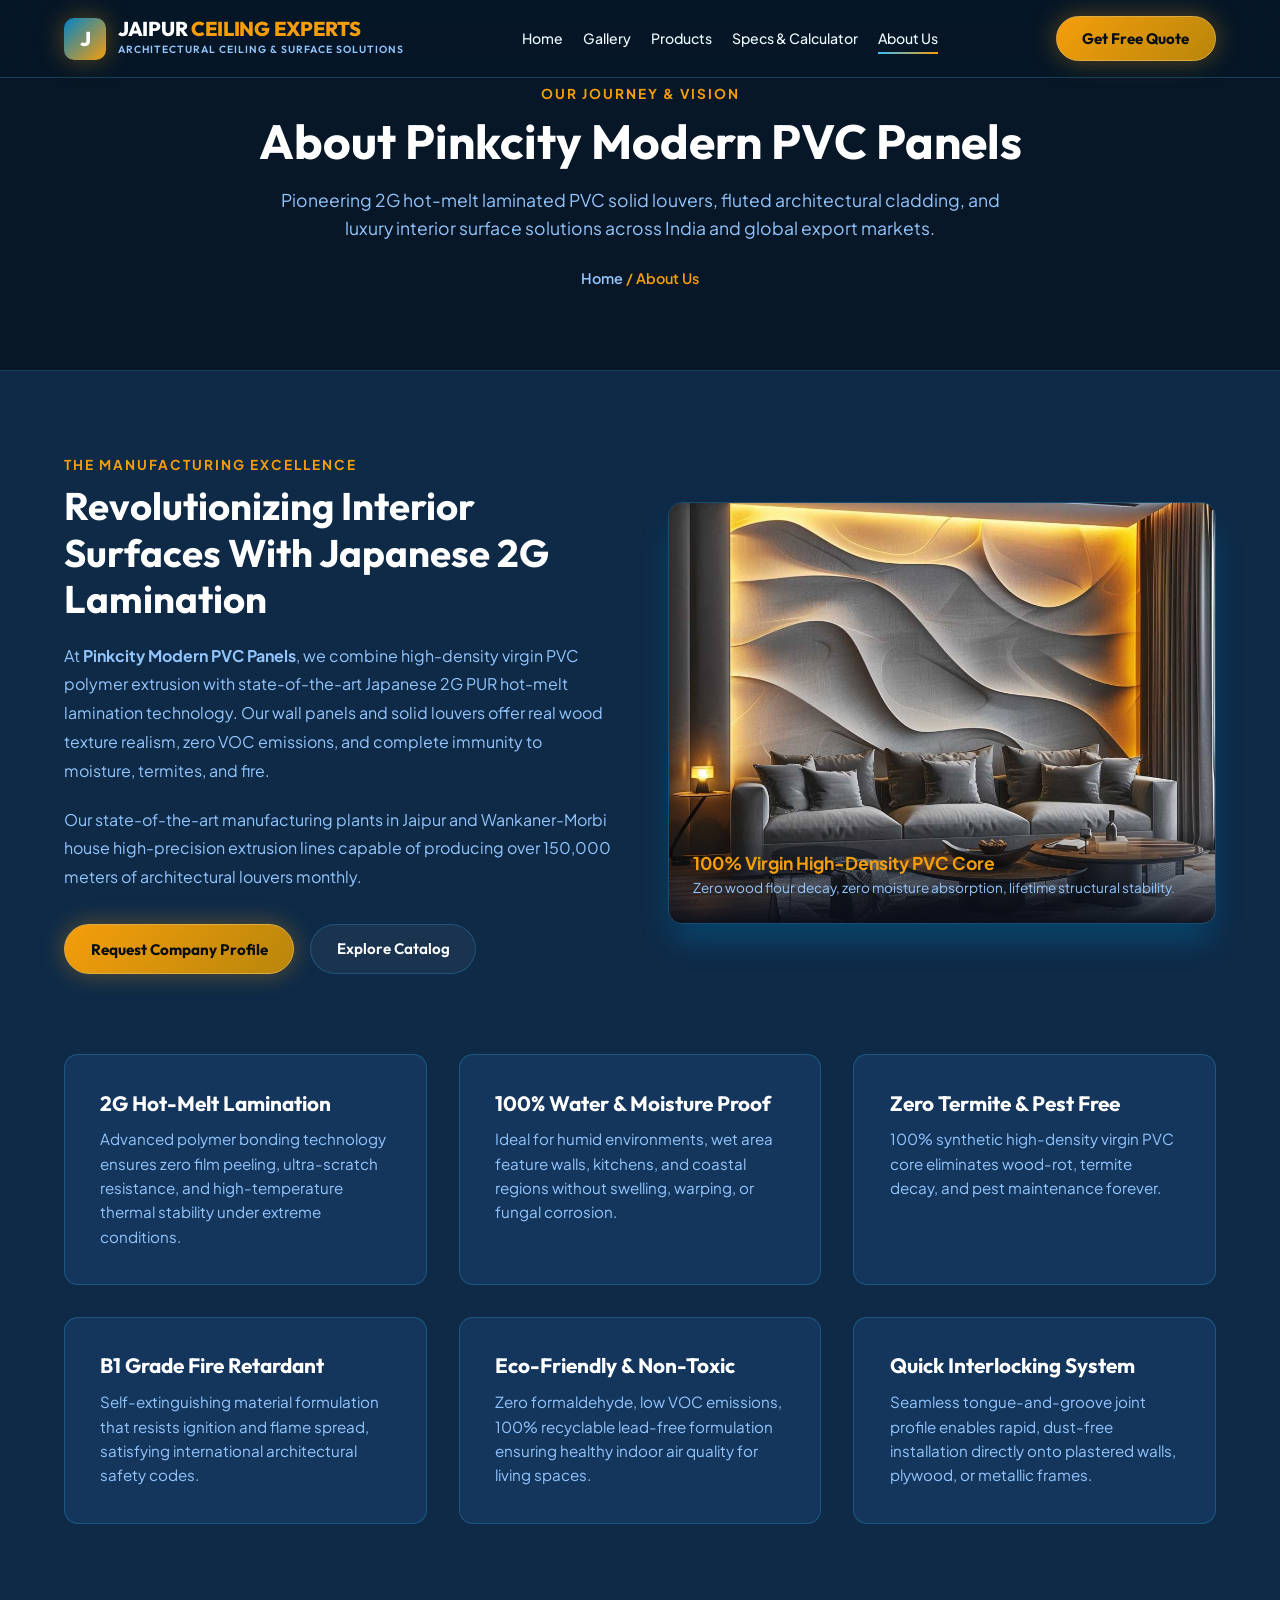
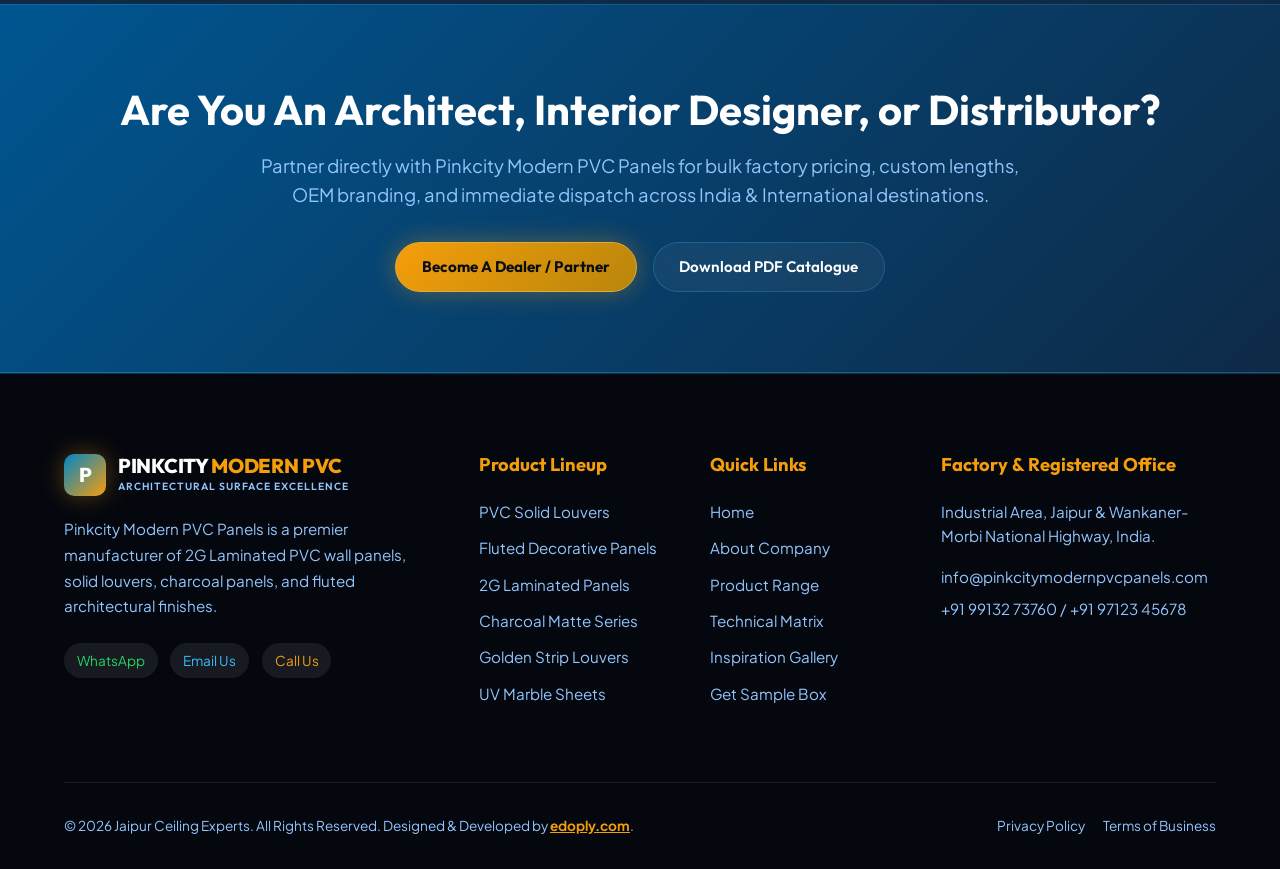
==== commit 3d0e06f3: "Fix video sizing, video loop attributes, and upgrade image gallery to Pinterest-style masonry layout" ====
--- a/about.html
+++ b/about.html
@@ -1,340 +1,605 @@
-<!DOCTYPE html>
+<!doctype html>
 <html lang="en">
-
-<head>
-  <meta charset="UTF-8">
-  <meta name="viewport" content="width=device-width, initial-scale=1.0">
-  <title>About Us | Jaipur Ceiling Experts - 2G Laminated Ceilings & Louvers</title>
-  <meta name="description"
-    content="Learn about Jaipur Ceiling Experts, India's leading manufacturer of 2G laminated solid louvers, fluted ceiling panels, charcoal cladding, and architectural surface solutions.">
-  <meta name="keywords"
-    content="About Jaipur Ceiling Experts, 2G Lamination Technology, PVC Ceiling Manufacturer, India PVC Panels Plant">
-  <meta name="author" content="Jaipur Ceiling Experts">
-
-  <!-- FontAwesome Icons -->
-  <link rel="stylesheet" href="https://cdnjs.cloudflare.com/ajax/libs/font-awesome/6.4.0/css/all.min.css">
-
-  <!-- Custom Stylesheet -->
-  <link rel="stylesheet" href="asset/interior.css">
-</head>
-
-<body>
-
-  <!-- ==================== MAIN HEADER / NAVIGATION ==================== -->
-  <header class="main-header">
-    <div class="container">
-      <nav class="navbar">
-        <a href="index.html" class="brand-logo">
-          <div class="brand-logo-icon">J</div>
-          <div class="brand-logo-text">
-            <span class="brand-name">JAIPUR <span class="brand-highlight">CEILING EXPERTS</span></span>
-            <span class="brand-tag">Architectural Ceiling & Surface Solutions</span>
-          </div>
+  <head>
+    <meta charset="UTF-8" />
+    <meta name="viewport" content="width=device-width, initial-scale=1.0" />
+    <title>
+      About Us | Jaipur Ceiling Experts - 2G Laminated Ceilings & Louvers
+    </title>
+    <meta
+      name="description"
+      content="Learn about Jaipur Ceiling Experts, India's leading manufacturer of 2G laminated solid louvers, fluted ceiling panels, charcoal cladding, and architectural surface solutions."
+    />
+    <meta
+      name="keywords"
+      content="About Jaipur Ceiling Experts, 2G Lamination Technology, PVC Ceiling Manufacturer, India PVC Panels Plant"
+    />
+    <meta name="author" content="Jaipur Ceiling Experts" />
+
+    <!-- FontAwesome Icons -->
+    <link
+      rel="stylesheet"
+      href="https://cdnjs.cloudflare.com/ajax/libs/font-awesome/6.4.0/css/all.min.css"
+    />
+
+    <!-- Custom Stylesheet -->
+    <link rel="stylesheet" href="asset/interior.css" />
+  </head>
+
+  <body>
+    <!-- ==================== MAIN HEADER / NAVIGATION ==================== -->
+    <header class="main-header">
+      <div class="container">
+        <nav class="navbar">
+          <a href="index.html" class="brand-logo">
+            <div class="brand-logo-icon">J</div>
+            <div class="brand-logo-text">
+              <span class="brand-name"
+                >JAIPUR
+                <span class="brand-highlight">CEILING EXPERTS</span></span
+              >
+              <span class="brand-tag"
+                >Architectural Ceiling & Surface Solutions</span
+              >
+            </div>
+          </a>
+
+          <ul class="nav-links">
+            <li><a href="index.html" class="nav-link">Home</a></li>
+            <li><a href="gallery.html" class="nav-link">Gallery</a></li>
+            <li><a href="products.html" class="nav-link">Products</a></li>
+            <li>
+              <a href="tech-specs.html" class="nav-link">Specs & Calculator</a>
+            </li>
+            <li><a href="about.html" class="nav-link active">About Us</a></li>
+          </ul>
+
+          <div class="nav-cta">
+            <button
+              class="btn btn-gold open-quote-modal"
+              data-product-name="General Inquiry"
+            >
+              <span class="cta-full">Get Free Quote</span>
+              <span class="cta-short">Quote</span>
+            </button>
+            <button class="mobile-toggle" aria-label="Toggle Navigation">
+              <i class="fa-solid fa-bars"></i>
+            </button>
+          </div>
+        </nav>
+      </div>
+    </header>
+
+    <!-- ==================== PAGE HERO BANNER ==================== -->
+    <section
+      class="section section-black"
+      style="
+        padding: 4.5rem 0 3.5rem 0;
+        border-bottom: 1px solid var(--glass-border);
+      "
+    >
+      <div class="container" style="text-align: center">
+        <span class="section-subtitle">OUR JOURNEY & VISION</span>
+        <h1 style="font-size: 3rem; margin-bottom: 1rem">
+          About Pinkcity Modern PVC Panels
+        </h1>
+        <p
+          style="
+            color: var(--text-muted);
+            max-width: 750px;
+            margin: 0 auto 1.5rem auto;
+            font-size: 1.1rem;
+          "
+        >
+          Pioneering 2G hot-melt laminated PVC solid louvers, fluted
+          architectural cladding, and luxury interior surface solutions across
+          India and global export markets.
+        </p>
+        <div
+          style="font-size: 0.9rem; color: var(--accent-gold); font-weight: 600"
+        >
+          <a href="index.html" style="color: var(--text-muted)">Home</a> /
+          <span>About Us</span>
+        </div>
+      </div>
+    </section>
+
+    <!-- ==================== COMPANY OVERVIEW & 2G TECH ==================== -->
+    <section class="section section-dark">
+      <div class="container">
+        <div
+          style="
+            display: grid;
+            grid-template-columns: 1fr 1fr;
+            gap: 3.5rem;
+            align-items: center;
+            margin-bottom: 5rem;
+          "
+        >
+          <div>
+            <span class="section-subtitle">THE MANUFACTURING EXCELLENCE</span>
+            <h2 style="font-size: 2.4rem; margin-bottom: 1.25rem">
+              Revolutionizing Interior Surfaces With Japanese 2G Lamination
+            </h2>
+            <p
+              style="
+                color: var(--text-muted);
+                line-height: 1.8;
+                margin-bottom: 1.25rem;
+              "
+            >
+              At <strong>Pinkcity Modern PVC Panels</strong>, we combine
+              high-density virgin PVC polymer extrusion with state-of-the-art
+              Japanese 2G PUR hot-melt lamination technology. Our wall panels
+              and solid louvers offer real wood texture realism, zero VOC
+              emissions, and complete immunity to moisture, termites, and fire.
+            </p>
+            <p
+              style="
+                color: var(--text-muted);
+                line-height: 1.8;
+                margin-bottom: 2rem;
+              "
+            >
+              Our state-of-the-art manufacturing plants in Jaipur and
+              Wankaner-Morbi house high-precision extrusion lines capable of
+              producing over 150,000 meters of architectural louvers monthly.
+            </p>
+
+            <div style="display: flex; gap: 1rem; flex-wrap: wrap">
+              <button
+                class="btn btn-gold open-quote-modal"
+                data-product-name="Company Presentation Request"
+              >
+                Request Company Profile
+              </button>
+              <a href="products.html" class="btn btn-outline">
+                Explore Catalog
+              </a>
+            </div>
+          </div>
+
+          <div
+            style="
+              position: relative;
+              border-radius: var(--radius-md);
+              overflow: hidden;
+              border: 1px solid var(--glass-border);
+              box-shadow: var(--shadow-lg);
+            "
+          >
+            <img
+              src="hero page/1.jpg"
+              alt="Pinkcity Manufacturing Plant & Surface Finish"
+              style="width: 100%; height: 420px; object-fit: cover"
+            />
+            <div
+              style="
+                position: absolute;
+                bottom: 0;
+                left: 0;
+                right: 0;
+                background: linear-gradient(
+                  to top,
+                  rgba(9, 14, 26, 0.95),
+                  transparent
+                );
+                padding: 1.5rem;
+              "
+            >
+              <div
+                style="
+                  font-weight: 700;
+                  color: var(--accent-gold);
+                  font-size: 1.1rem;
+                "
+              >
+                100% Virgin High-Density PVC Core
+              </div>
+              <div style="font-size: 0.85rem; color: var(--text-muted)">
+                Zero wood flour decay, zero moisture absorption, lifetime
+                structural stability.
+              </div>
+            </div>
+          </div>
+        </div>
+
+        <!-- Key Advantage Features -->
+        <div class="features-grid">
+          <div class="feature-card">
+            <h3 class="feature-title">2G Hot-Melt Lamination</h3>
+            <p class="feature-desc">
+              Advanced polymer bonding technology ensures zero film peeling,
+              ultra-scratch resistance, and high-temperature thermal stability
+              under extreme conditions.
+            </p>
+          </div>
+
+          <div class="feature-card">
+            <h3 class="feature-title">100% Water & Moisture Proof</h3>
+            <p class="feature-desc">
+              Ideal for humid environments, wet area feature walls, kitchens,
+              and coastal regions without swelling, warping, or fungal
+              corrosion.
+            </p>
+          </div>
+
+          <div class="feature-card">
+            <h3 class="feature-title">Zero Termite & Pest Free</h3>
+            <p class="feature-desc">
+              100% synthetic high-density virgin PVC core eliminates wood-rot,
+              termite decay, and pest maintenance forever.
+            </p>
+          </div>
+
+          <div class="feature-card">
+            <h3 class="feature-title">B1 Grade Fire Retardant</h3>
+            <p class="feature-desc">
+              Self-extinguishing material formulation that resists ignition and
+              flame spread, satisfying international architectural safety codes.
+            </p>
+          </div>
+
+          <div class="feature-card">
+            <h3 class="feature-title">Eco-Friendly & Non-Toxic</h3>
+            <p class="feature-desc">
+              Zero formaldehyde, low VOC emissions, 100% recyclable lead-free
+              formulation ensuring healthy indoor air quality for living spaces.
+            </p>
+          </div>
+
+          <div class="feature-card">
+            <h3 class="feature-title">Quick Interlocking System</h3>
+            <p class="feature-desc">
+              Seamless tongue-and-groove joint profile enables rapid, dust-free
+              installation directly onto plastered walls, plywood, or metallic
+              frames.
+            </p>
+          </div>
+        </div>
+      </div>
+    </section>
+
+    <!-- ==================== CALL TO ACTION BANNER ==================== -->
+    <section
+      class="section"
+      style="
+        background: linear-gradient(
+          135deg,
+          #005691 0%,
+          var(--primary-navy) 100%
+        );
+        border-top: 1px solid var(--glass-border);
+        border-bottom: 1px solid var(--glass-border);
+      "
+    >
+      <div class="container" style="text-align: center">
+        <h2 style="font-size: 2.6rem; margin-bottom: 1rem">
+          Are You An Architect, Interior Designer, or Distributor?
+        </h2>
+        <p
+          style="
+            font-size: 1.15rem;
+            color: var(--text-muted);
+            max-width: 800px;
+            margin: 0 auto 2rem auto;
+          "
+        >
+          Partner directly with Pinkcity Modern PVC Panels for bulk factory
+          pricing, custom lengths, OEM branding, and immediate dispatch across
+          India & International destinations.
+        </p>
+        <div
+          style="
+            display: flex;
+            gap: 1rem;
+            justify-content: center;
+            flex-wrap: wrap;
+          "
+        >
+          <button
+            class="btn btn-gold open-quote-modal"
+            data-product-name="Distributor / Bulk Dealer Partnering"
+          >
+            Become A Dealer / Partner
+          </button>
+          <a
+            href="https://wa.me/919913273760?text=Hi%20Pinkcity%20Modern%20PVC%20Panels,%20I%20want%20to%20request%20the%20complete%20PDF%20catalogue."
+            target="_blank"
+            class="btn btn-outline"
+          >
+            Download PDF Catalogue
+          </a>
+        </div>
+      </div>
+    </section>
+
+    <!-- ==================== FOOTER ==================== -->
+    <footer class="footer">
+      <div class="container">
+        <div class="footer-grid">
+          <div class="footer-col">
+            <a
+              href="index.html"
+              class="brand-logo"
+              style="margin-bottom: 1.25rem; display: inline-flex"
+            >
+              <div class="brand-logo-icon">P</div>
+              <div class="brand-logo-text">
+                <span class="brand-name"
+                  >PINKCITY
+                  <span class="brand-highlight">MODERN PVC</span></span
+                >
+                <span class="brand-tag">Architectural Surface Excellence</span>
+              </div>
+            </a>
+            <p
+              style="
+                color: var(--text-muted);
+                line-height: 1.7;
+                margin-bottom: 1.5rem;
+              "
+            >
+              Pinkcity Modern PVC Panels is a premier manufacturer of 2G
+              Laminated PVC wall panels, solid louvers, charcoal panels, and
+              fluted architectural finishes.
+            </p>
+            <div style="display: flex; gap: 0.8rem; flex-wrap: wrap">
+              <a
+                href="https://wa.me/919913273760"
+                target="_blank"
+                style="
+                  padding: 0.4rem 0.8rem;
+                  border-radius: var(--radius-full);
+                  background: rgba(255, 255, 255, 0.08);
+                  font-size: 0.85rem;
+                  color: #25d366;
+                "
+                >WhatsApp</a
+              >
+              <a
+                href="mailto:info@pinkcitymodernpvcpanels.com"
+                style="
+                  padding: 0.4rem 0.8rem;
+                  border-radius: var(--radius-full);
+                  background: rgba(255, 255, 255, 0.08);
+                  font-size: 0.85rem;
+                  color: var(--accent-cyan);
+                "
+                >Email Us</a
+              >
+              <a
+                href="tel:+919913273760"
+                style="
+                  padding: 0.4rem 0.8rem;
+                  border-radius: var(--radius-full);
+                  background: rgba(255, 255, 255, 0.08);
+                  font-size: 0.85rem;
+                  color: var(--accent-gold);
+                "
+                >Call Us</a
+              >
+            </div>
+          </div>
+
+          <div class="footer-col">
+            <h4>Product Lineup</h4>
+            <ul class="footer-links">
+              <li><a href="products.html">PVC Solid Louvers</a></li>
+              <li><a href="products.html">Fluted Decorative Panels</a></li>
+              <li><a href="products.html">2G Laminated Panels</a></li>
+              <li><a href="products.html">Charcoal Matte Series</a></li>
+              <li><a href="products.html">Golden Strip Louvers</a></li>
+              <li><a href="products.html">UV Marble Sheets</a></li>
+            </ul>
+          </div>
+
+          <div class="footer-col">
+            <h4>Quick Links</h4>
+            <ul class="footer-links">
+              <li><a href="index.html">Home</a></li>
+              <li><a href="about.html">About Company</a></li>
+              <li><a href="products.html">Product Range</a></li>
+              <li><a href="tech-specs.html">Technical Matrix</a></li>
+              <li><a href="gallery.html">Inspiration Gallery</a></li>
+              <li>
+                <a
+                  class="open-quote-modal"
+                  data-product-name="Request Sample Box"
+                  href="#"
+                  >Get Sample Box</a
+                >
+              </li>
+            </ul>
+          </div>
+
+          <div class="footer-col">
+            <h4>Factory & Registered Office</h4>
+            <p style="color: var(--text-muted); margin-bottom: 1rem">
+              Industrial Area, Jaipur & Wankaner-Morbi National Highway, India.
+            </p>
+            <p style="color: var(--text-muted); margin-bottom: 0.5rem">
+              info@pinkcitymodernpvcpanels.com
+            </p>
+            <p style="color: var(--text-muted)">
+              +91 99132 73760 / +91 97123 45678
+            </p>
+          </div>
+        </div>
+
+        <div class="footer-bottom">
+          <div>
+            &copy; 2026 Jaipur Ceiling Experts. All Rights Reserved. Designed &
+            Developed by
+            <a
+              href="https://edoply.com"
+              target="_blank"
+              style="
+                color: var(--accent-gold);
+                font-weight: 700;
+                text-decoration: underline;
+              "
+              >edoply.com</a
+            >.
+          </div>
+          <div>
+            <a href="#" style="color: var(--text-muted); margin-right: 1rem"
+              >Privacy Policy</a
+            >
+            <a href="#" style="color: var(--text-muted)">Terms of Business</a>
+          </div>
+        </div>
+      </div>
+    </footer>
+
+    <!-- ==================== MOBILE FLOATING QUICK CONTACT WIDGET ==================== -->
+    <div class="mobile-float-container" id="mobileFloatContainer">
+      <div class="mobile-float-menu" id="mobileFloatMenu">
+        <a
+          href="https://wa.me/919913273760?text=Hello%20Pinkcity%20Modern%20PVC%20Panels,%20I%20am%20interested%20in%20your%20PVC%20Louvers%20and%20Wall%20Panels."
+          class="float-icon-btn whatsapp-btn"
+          target="_blank"
+          title="WhatsApp"
+        >
+          <i class="fa-brands fa-whatsapp"></i>
         </a>
-
-
-
-        <ul class="nav-links">
-          <li><a href="index.html" class="nav-link">Home</a></li>
-          <li><a href="gallery.html" class="nav-link">Gallery</a></li>
-          <li><a href="index.html#visualizer" class="nav-link">Visualizer</a></li>
-          <li><a href="index.html#calculator" class="nav-link">Calculator</a></li>
-          <li><a href="about.html" class="nav-link active">About</a></li>
-          <li><a href="products.html" class="nav-link">Products</a></li>
-          <li><a href="tech-specs.html" class="nav-link">Tech Specs</a></li>
-        </ul>
-
-
-        <div class="nav-cta">
-          <button class="btn btn-gold open-quote-modal" data-product-name="General Inquiry">
-            <span class="cta-full">Get Free Quote</span>
-            <span class="cta-short">Quote</span>
+        <button
+          type="button"
+          class="float-icon-btn chat-btn"
+          id="floatChatTrigger"
+          title="Chat / Inquiry"
+        >
+          <i class="fa-solid fa-comment-dots"></i>
+        </button>
+        <a
+          href="tel:+919913273760"
+          class="float-icon-btn call-btn"
+          title="Call Us"
+        >
+          <i class="fa-solid fa-phone"></i>
+        </a>
+      </div>
+      <button
+        type="button"
+        class="mobile-float-toggle"
+        id="mobileFloatToggle"
+        aria-label="Quick Contact Menu"
+      >
+        <i class="fa-solid fa-plus toggle-icon"></i>
+      </button>
+    </div>
+
+    <!-- ==================== INQUIRY / SAMPLE REQUEST MODAL ==================== -->
+    <div class="modal-backdrop" id="quoteModal">
+      <div class="modal-content">
+        <button class="modal-close" id="closeQuoteModal">&times;</button>
+        <h3
+          style="
+            font-size: 1.8rem;
+            margin-bottom: 0.5rem;
+            color: var(--accent-gold);
+          "
+        >
+          Request Official Quote / Sample Kit
+        </h3>
+        <p
+          style="
+            color: var(--text-muted);
+            font-size: 0.9rem;
+            margin-bottom: 1.5rem;
+          "
+        >
+          Fill out your details below and our sales engineering team will
+          connect with sample swatches & direct wholesale pricing.
+        </p>
+
+        <form id="quoteForm">
+          <div class="form-group">
+            <label class="form-label" for="quoteName"
+              >Full Name / Business Name *</label
+            >
+            <input
+              type="text"
+              id="quoteName"
+              class="form-control"
+              placeholder="e.g. Rahul Sharma / Studio Design"
+              required
+            />
+          </div>
+
+          <div style="display: grid; grid-template-columns: 1fr 1fr; gap: 1rem">
+            <div class="form-group">
+              <label class="form-label" for="quotePhone"
+                >Mobile / WhatsApp Number *</label
+              >
+              <input
+                type="tel"
+                id="quotePhone"
+                class="form-control"
+                placeholder="+91 98765 43210"
+                required
+              />
+            </div>
+            <div class="form-group">
+              <label class="form-label" for="quoteCity"
+                >City / Location *</label
+              >
+              <input
+                type="text"
+                id="quoteCity"
+                class="form-control"
+                placeholder="e.g. Jaipur, Delhi, Mumbai"
+                required
+              />
+            </div>
+          </div>
+
+          <div class="form-group">
+            <label class="form-label" for="quoteProduct"
+              >Select Product Category *</label
+            >
+            <select id="quoteProduct" class="form-control" required>
+              <option value="PVC Solid Louver">PVC Solid Louver</option>
+              <option value="Fluted Decorative Panel with Gold Strip">
+                Fluted Decorative Panel with Gold Strip
+              </option>
+              <option value="2G Laminated Wall Panel">
+                2G Laminated Wall Panel
+              </option>
+              <option value="Charcoal Matte Series">
+                Charcoal Matte Series
+              </option>
+              <option value="Sample Box Kit">Complete Sample Swatch Box</option>
+              <option value="Distributor Inquiry">
+                Distributor / Dealer Bulk Partnership
+              </option>
+            </select>
+          </div>
+
+          <div class="form-group">
+            <label class="form-label" for="quoteQuantity"
+              >Approximate Quantity Needed (sq. ft. / boxes)</label
+            >
+            <input
+              type="text"
+              id="quoteQuantity"
+              class="form-control"
+              placeholder="e.g. 500 sq.ft or 10 Boxes"
+            />
+          </div>
+
+          <button
+            type="submit"
+            class="btn btn-gold"
+            style="width: 100%; margin-top: 1rem; padding: 0.9rem"
+          >
+            Submit & Connect via WhatsApp
           </button>
-          <button class="mobile-toggle" aria-label="Toggle Navigation">
-            <i class="fa-solid fa-bars"></i>
-          </button>
-        </div>
-      </nav>
-    </div>
-  </header>
-
-  <!-- ==================== PAGE HERO BANNER ==================== -->
-  <section class="section section-black"
-    style="padding: 4.5rem 0 3.5rem 0; border-bottom: 1px solid var(--glass-border);">
-    <div class="container" style="text-align: center;">
-      <span class="section-subtitle">OUR JOURNEY & VISION</span>
-      <h1 style="font-size: 3rem; margin-bottom: 1rem;">About Pinkcity Modern PVC Panels</h1>
-      <p style="color: var(--text-muted); max-width: 750px; margin: 0 auto 1.5rem auto; font-size: 1.1rem;">
-        Pioneering 2G hot-melt laminated PVC solid louvers, fluted architectural cladding, and luxury interior surface
-        solutions across India and global export markets.
-      </p>
-      <div style="font-size: 0.9rem; color: var(--accent-gold); font-weight: 600;">
-        <a href="index.html" style="color: var(--text-muted);">Home</a> / <span>About Us</span>
+        </form>
       </div>
     </div>
-  </section>
-
-  <!-- ==================== COMPANY OVERVIEW & 2G TECH ==================== -->
-  <section class="section section-dark">
-    <div class="container">
-      <div
-        style="display: grid; grid-template-columns: 1fr 1fr; gap: 3.5rem; align-items: center; margin-bottom: 5rem;">
-        <div>
-          <span class="section-subtitle">THE MANUFACTURING EXCELLENCE</span>
-          <h2 style="font-size: 2.4rem; margin-bottom: 1.25rem;">Revolutionizing Interior Surfaces With Japanese 2G
-            Lamination</h2>
-          <p style="color: var(--text-muted); line-height: 1.8; margin-bottom: 1.25rem;">
-            At <strong>Pinkcity Modern PVC Panels</strong>, we combine high-density virgin PVC polymer extrusion with
-            state-of-the-art Japanese 2G PUR hot-melt lamination technology. Our wall panels and solid louvers offer
-            real wood texture realism, zero VOC emissions, and complete immunity to moisture, termites, and fire.
-          </p>
-          <p style="color: var(--text-muted); line-height: 1.8; margin-bottom: 2rem;">
-            Our state-of-the-art manufacturing plants in Jaipur and Wankaner-Morbi house high-precision extrusion lines
-            capable of producing over 150,000 meters of architectural louvers monthly.
-          </p>
-
-          <div style="display: flex; gap: 1rem; flex-wrap: wrap;">
-            <button class="btn btn-gold open-quote-modal" data-product-name="Company Presentation Request">
-              Request Company Profile
-            </button>
-            <a href="products.html" class="btn btn-outline">
-              Explore Catalog
-            </a>
-          </div>
-        </div>
-
-        <div
-          style="position: relative; border-radius: var(--radius-md); overflow: hidden; border: 1px solid var(--glass-border); box-shadow: var(--shadow-lg);">
-          <img src="hero page/1.jpg" alt="Pinkcity Manufacturing Plant & Surface Finish"
-            style="width: 100%; height: 420px; object-fit: cover;">
-          <div
-            style="position: absolute; bottom: 0; inset-x: 0; background: linear-gradient(to top, rgba(9,14,26,0.95), transparent); padding: 1.5rem;">
-            <div style="font-weight: 700; color: var(--accent-gold); font-size: 1.1rem;">100% Virgin High-Density PVC
-              Core</div>
-            <div style="font-size: 0.85rem; color: var(--text-muted);">Zero wood flour decay, zero moisture absorption,
-              lifetime structural stability.</div>
-          </div>
-        </div>
-      </div>
-
-      <!-- Key Advantage Features -->
-      <div class="features-grid">
-        <div class="feature-card">
-          <h3 class="feature-title">2G Hot-Melt Lamination</h3>
-          <p class="feature-desc">Advanced polymer bonding technology ensures zero film peeling, ultra-scratch
-            resistance, and high-temperature thermal stability under extreme conditions.</p>
-        </div>
-
-        <div class="feature-card">
-          <h3 class="feature-title">100% Water & Moisture Proof</h3>
-          <p class="feature-desc">Ideal for humid environments, wet area feature walls, kitchens, and coastal regions
-            without swelling, warping, or fungal corrosion.</p>
-        </div>
-
-        <div class="feature-card">
-          <h3 class="feature-title">Zero Termite & Pest Free</h3>
-          <p class="feature-desc">100% synthetic high-density virgin PVC core eliminates wood-rot, termite decay, and
-            pest maintenance forever.</p>
-        </div>
-
-        <div class="feature-card">
-          <h3 class="feature-title">B1 Grade Fire Retardant</h3>
-          <p class="feature-desc">Self-extinguishing material formulation that resists ignition and flame spread,
-            satisfying international architectural safety codes.</p>
-        </div>
-
-        <div class="feature-card">
-          <h3 class="feature-title">Eco-Friendly & Non-Toxic</h3>
-          <p class="feature-desc">Zero formaldehyde, low VOC emissions, 100% recyclable lead-free formulation ensuring
-            healthy indoor air quality for living spaces.</p>
-        </div>
-
-        <div class="feature-card">
-          <h3 class="feature-title">Quick Interlocking System</h3>
-          <p class="feature-desc">Seamless tongue-and-groove joint profile enables rapid, dust-free installation
-            directly onto plastered walls, plywood, or metallic frames.</p>
-        </div>
-      </div>
-    </div>
-  </section>
-
-  <!-- ==================== CALL TO ACTION BANNER ==================== -->
-  <section class="section"
-    style="background: linear-gradient(135deg, #005691 0%, var(--primary-navy) 100%); border-top: 1px solid var(--glass-border); border-bottom: 1px solid var(--glass-border);">
-    <div class="container" style="text-align: center;">
-      <h2 style="font-size: 2.6rem; margin-bottom: 1rem;">Are You An Architect, Interior Designer, or Distributor?</h2>
-      <p style="font-size: 1.15rem; color: var(--text-muted); max-width: 800px; margin: 0 auto 2rem auto;">
-        Partner directly with Pinkcity Modern PVC Panels for bulk factory pricing, custom lengths, OEM branding, and
-        immediate dispatch across India & International destinations.
-      </p>
-      <div style="display: flex; gap: 1rem; justify-content: center; flex-wrap: wrap;">
-        <button class="btn btn-gold open-quote-modal" data-product-name="Distributor / Bulk Dealer Partnering">
-          Become A Dealer / Partner
-        </button>
-        <a href="https://wa.me/919913273760?text=Hi%20Pinkcity%20Modern%20PVC%20Panels,%20I%20want%20to%20request%20the%20complete%20PDF%20catalogue."
-          target="_blank" class="btn btn-outline">
-          Download PDF Catalogue
-        </a>
-      </div>
-    </div>
-  </section>
-
-  <!-- ==================== FOOTER ==================== -->
-  <footer class="footer">
-    <div class="container">
-      <div class="footer-grid">
-        <div class="footer-col">
-          <a href="index.html" class="brand-logo" style="margin-bottom: 1.25rem; display: inline-flex;">
-            <div class="brand-logo-icon">P</div>
-            <div class="brand-logo-text">
-              <span class="brand-name">PINKCITY <span class="brand-highlight">MODERN PVC</span></span>
-              <span class="brand-tag">Architectural Surface Excellence</span>
-            </div>
-          </a>
-          <p style="color: var(--text-muted); line-height: 1.7; margin-bottom: 1.5rem;">
-            Pinkcity Modern PVC Panels is a premier manufacturer of 2G Laminated PVC wall panels, solid louvers,
-            charcoal panels, and fluted architectural finishes.
-          </p>
-          <div style="display: flex; gap: 0.8rem; flex-wrap: wrap;">
-            <a href="https://wa.me/919913273760" target="_blank"
-              style="padding: 0.4rem 0.8rem; border-radius: var(--radius-full); background: rgba(255,255,255,0.08); font-size: 0.85rem; color: #25d366;">WhatsApp</a>
-            <a href="mailto:info@pinkcitymodernpvcpanels.com"
-              style="padding: 0.4rem 0.8rem; border-radius: var(--radius-full); background: rgba(255,255,255,0.08); font-size: 0.85rem; color: var(--accent-cyan);">Email
-              Us</a>
-            <a href="tel:+919913273760"
-              style="padding: 0.4rem 0.8rem; border-radius: var(--radius-full); background: rgba(255,255,255,0.08); font-size: 0.85rem; color: var(--accent-gold);">Call
-              Us</a>
-          </div>
-        </div>
-
-        <div class="footer-col">
-          <h4>Product Lineup</h4>
-          <ul class="footer-links">
-            <li><a href="products.html">PVC Solid Louvers</a></li>
-            <li><a href="products.html">Fluted Decorative Panels</a></li>
-            <li><a href="products.html">2G Laminated Panels</a></li>
-            <li><a href="products.html">Charcoal Matte Series</a></li>
-            <li><a href="products.html">Golden Strip Louvers</a></li>
-            <li><a href="products.html">UV Marble Sheets</a></li>
-          </ul>
-        </div>
-
-        <div class="footer-col">
-          <h4>Quick Links</h4>
-          <ul class="footer-links">
-            <li><a href="index.html">Home</a></li>
-            <li><a href="about.html">About Company</a></li>
-            <li><a href="products.html">Product Range</a></li>
-            <li><a href="tech-specs.html">Technical Matrix</a></li>
-            <li><a href="gallery.html">Inspiration Gallery</a></li>
-            <li><a class="open-quote-modal" data-product-name="Request Sample Box" href="#">Get Sample Box</a></li>
-          </ul>
-        </div>
-
-        <div class="footer-col">
-          <h4>Factory & Registered Office</h4>
-          <p style="color: var(--text-muted); margin-bottom: 1rem;">
-            Industrial Area, Jaipur & Wankaner-Morbi National Highway, India.
-          </p>
-          <p style="color: var(--text-muted); margin-bottom: 0.5rem;">
-            info@pinkcitymodernpvcpanels.com
-          </p>
-          <p style="color: var(--text-muted);">
-            +91 99132 73760 / +91 97123 45678
-          </p>
-        </div>
-      </div>
-
-      <div class="footer-bottom">
-        <div>&copy; 2026 Jaipur Ceiling Experts. All Rights Reserved. Designed & Developed by <a
-            href="https://edoply.com" target="_blank"
-            style="color: var(--accent-gold); font-weight: 700; text-decoration: underline;">edoply.com</a>.</div>
-        <div>
-          <a href="#" style="color: var(--text-muted); margin-right: 1rem;">Privacy Policy</a>
-          <a href="#" style="color: var(--text-muted);">Terms of Business</a>
-        </div>
-      </div>
-
-
-
-    </div>
-  </footer>
-
-  <!-- ==================== MOBILE FLOATING QUICK CONTACT WIDGET ==================== -->
-  <div class="mobile-float-container" id="mobileFloatContainer">
-    <div class="mobile-float-menu" id="mobileFloatMenu">
-      <a href="https://wa.me/919913273760?text=Hello%20Pinkcity%20Modern%20PVC%20Panels,%20I%20am%20interested%20in%20your%20PVC%20Louvers%20and%20Wall%20Panels."
-        class="float-icon-btn whatsapp-btn" target="_blank" title="WhatsApp">
-        <i class="fa-brands fa-whatsapp"></i>
-      </a>
-      <button type="button" class="float-icon-btn chat-btn" id="floatChatTrigger" title="Chat / Inquiry">
-        <i class="fa-solid fa-comment-dots"></i>
-      </button>
-      <a href="tel:+919913273760" class="float-icon-btn call-btn" title="Call Us">
-        <i class="fa-solid fa-phone"></i>
-      </a>
-    </div>
-    <button type="button" class="mobile-float-toggle" id="mobileFloatToggle" aria-label="Quick Contact Menu">
-      <i class="fa-solid fa-plus toggle-icon"></i>
-    </button>
-  </div>
-
-
-  <!-- ==================== INQUIRY / SAMPLE REQUEST MODAL ==================== -->
-  <div class="modal-backdrop" id="quoteModal">
-    <div class="modal-content">
-      <button class="modal-close" id="closeQuoteModal">&times;</button>
-      <h3 style="font-size: 1.8rem; margin-bottom: 0.5rem; color: var(--accent-gold);">Request Official Quote / Sample
-        Kit</h3>
-      <p style="color: var(--text-muted); font-size: 0.9rem; margin-bottom: 1.5rem;">
-        Fill out your details below and our sales engineering team will connect with sample swatches & direct wholesale
-        pricing.
-      </p>
-
-      <form id="quoteForm">
-        <div class="form-group">
-          <label class="form-label" for="quoteName">Full Name / Business Name *</label>
-          <input type="text" id="quoteName" class="form-control" placeholder="e.g. Rahul Sharma / Studio Design"
-            required>
-        </div>
-
-        <div style="display: grid; grid-template-columns: 1fr 1fr; gap: 1rem;">
-          <div class="form-group">
-            <label class="form-label" for="quotePhone">Mobile / WhatsApp Number *</label>
-            <input type="tel" id="quotePhone" class="form-control" placeholder="+91 98765 43210" required>
-          </div>
-          <div class="form-group">
-            <label class="form-label" for="quoteCity">City / Location *</label>
-            <input type="text" id="quoteCity" class="form-control" placeholder="e.g. Jaipur, Delhi, Mumbai" required>
-          </div>
-        </div>
-
-        <div class="form-group">
-          <label class="form-label" for="quoteProduct">Select Product Category *</label>
-          <select id="quoteProduct" class="form-control" required>
-            <option value="PVC Solid Louver">PVC Solid Louver</option>
-            <option value="Fluted Decorative Panel with Gold Strip">Fluted Decorative Panel with Gold Strip</option>
-            <option value="2G Laminated Wall Panel">2G Laminated Wall Panel</option>
-            <option value="Charcoal Matte Series">Charcoal Matte Series</option>
-            <option value="Sample Box Kit">Complete Sample Swatch Box</option>
-            <option value="Distributor Inquiry">Distributor / Dealer Bulk Partnership</option>
-          </select>
-        </div>
-
-        <div class="form-group">
-          <label class="form-label" for="quoteQuantity">Approximate Quantity Needed (sq. ft. / boxes)</label>
-          <input type="text" id="quoteQuantity" class="form-control" placeholder="e.g. 500 sq.ft or 10 Boxes">
-        </div>
-
-        <button type="submit" class="btn btn-gold" style="width: 100%; margin-top: 1rem; padding: 0.9rem;">
-          Submit & Connect via WhatsApp
-        </button>
-      </form>
-    </div>
-  </div>
-
-  <!-- Scripts -->
-  <script src="asset/interior.js"></script>
-</body>
-
-</html>+
+    <!-- Scripts -->
+    <script src="asset/interior.js"></script>
+  </body>
+</html>
--- a/asset/interior.css
+++ b/asset/interior.css
@@ -41,9 +41,9 @@
 }
 
 
-/* --- Base Resets --- */
+/* --- Base Resets & Global Box Sizing --- */
 *, *::before, *::after {
-  box-sizing: border-box;
+  box-sizing: border-box !important;
   margin: 0;
   padding: 0;
 }
@@ -54,6 +54,7 @@
   width: 100%;
   max-width: 100%;
   overflow-x: hidden !important;
+  scroll-padding-top: 70px;
 }
 
 body {
@@ -85,6 +86,91 @@
   border: none;
   outline: none;
   font-family: inherit;
+}
+
+/* --- Standardized Container & Section Spacing --- */
+.container {
+  width: 100% !important;
+  max-width: 1200px !important;
+  margin: 0 auto !important;
+  padding: 0 1.5rem !important;
+  box-sizing: border-box !important;
+}
+
+.section {
+  padding: 5rem 0 !important;
+  position: relative;
+  width: 100%;
+  max-width: 100%;
+  box-sizing: border-box !important;
+  overflow: hidden;
+}
+
+@media (max-width: 768px) {
+  .section {
+    padding: 3.5rem 0 !important;
+  }
+  .container {
+    padding: 0 1rem !important;
+  }
+}
+
+/* --- Unified Button Design System --- */
+.btn {
+  display: inline-flex;
+  align-items: center;
+  justify-content: center;
+  gap: 0.5rem;
+  font-family: var(--font-heading);
+  font-weight: 700;
+  font-size: 0.95rem;
+  padding: 0.8rem 1.75rem;
+  border-radius: 12px;
+  transition: all 0.3s cubic-bezier(0.16, 1, 0.3, 1);
+  cursor: pointer;
+  text-decoration: none;
+  border: 1px solid transparent;
+  outline: none;
+}
+
+.btn-gold {
+  background: linear-gradient(135deg, #dfac42 0%, #c48b28 100%);
+  color: #090d14 !important;
+  border: 1px solid #dfac42;
+  box-shadow: 0 4px 15px rgba(223, 172, 66, 0.3);
+  transition: all 0.25s cubic-bezier(0.4, 0, 0.2, 1);
+}
+
+.btn-gold:hover {
+  transform: translateY(-2px);
+  box-shadow: 0 8px 25px rgba(223, 172, 66, 0.5);
+  background: linear-gradient(135deg, #e5b450 0%, #d4952c 100%);
+}
+
+.btn-outline {
+  background: transparent;
+  color: #ffffff !important;
+  border: 1px solid rgba(223, 172, 66, 0.4);
+}
+
+.btn-outline:hover {
+  background: rgba(223, 172, 66, 0.15);
+  border-color: var(--accent-gold);
+  color: #ffffff !important;
+  transform: translateY(-2px);
+}
+
+.btn-glass {
+  background: rgba(255, 255, 255, 0.08);
+  backdrop-filter: blur(10px);
+  color: #ffffff !important;
+  border: 1px solid rgba(255, 255, 255, 0.18);
+}
+
+.btn-glass:hover {
+  background: rgba(255, 255, 255, 0.18);
+  border-color: var(--accent-gold);
+  transform: translateY(-2px);
 }
 
 /* --- Typography Helpers --- */
@@ -128,34 +214,8 @@
   }
 }
 
-.section {
-  padding: 5rem 0;
-  position: relative;
-  width: 100%;
-  max-width: 100%;
-  box-sizing: border-box;
-  overflow: hidden;
-}
-
 .text-center {
   text-align: center !important;
-}
-
-.container {
-  width: 100%;
-  max-width: 1280px;
-  margin: 0 auto;
-  padding: 0 1.5rem;
-  box-sizing: border-box;
-}
-
-@media (max-width: 768px) {
-  .section {
-    padding: 3rem 0;
-  }
-  .container {
-    padding: 0 1rem;
-  }
 }
 
 
@@ -217,19 +277,28 @@
 
 /* --- Header Navigation --- */
 .main-header {
-  position: sticky;
+  position: fixed;
   top: 0;
+  left: 0;
+  right: 0;
   z-index: 1000;
   background: var(--glass-bg);
   backdrop-filter: blur(16px);
   -webkit-backdrop-filter: blur(16px);
   border-bottom: 1px solid var(--glass-border);
-  transition: var(--transition-smooth);
+  transition: all 0.3s cubic-bezier(0.4, 0, 0.2, 1);
+  width: 100%;
+  box-sizing: border-box;
+  transform: translateY(0);
 }
 
 .main-header.scrolled {
-  background: rgba(9, 14, 26, 0.95);
-  box-shadow: 0 10px 30px rgba(0,0,0,0.5);
+  background: rgba(9, 14, 26, 0.98);
+  box-shadow: 0 10px 30px rgba(0, 0, 0, 0.5);
+}
+
+.main-header.hidden {
+  transform: translateY(-100%);
 }
 
 .navbar {
@@ -415,6 +484,7 @@
   height: 100%;
   z-index: 1;
   overflow: hidden;
+  will-change: transform;
 }
 
 .hero-video-wrapper video {
@@ -457,6 +527,7 @@
   object-position: center;
   filter: brightness(0.9) contrast(1.1);
   transition: transform 8s ease;
+  will-change: transform;
 }
 
 .hero-slide-bg.active .hero-bg-img {
@@ -469,7 +540,7 @@
   left: 0;
   width: 100%;
   height: 100%;
-  background: linear-gradient(to bottom, rgba(9, 14, 26, 0.25) 0%, rgba(9, 14, 26, 0.7) 100%);
+  background: linear-gradient(to top, rgba(0, 0, 0, 0.6), rgba(0, 0, 0, 0));
   z-index: 3;
 }
 
@@ -646,6 +717,35 @@
   background: rgba(255,255,255,0.1);
 }
 
+/* --- Scroll Fade-In Animation --- */
+.fade-in-up {
+  opacity: 0;
+  transform: translateY(20px);
+  transition: opacity 0.6s ease-out, transform 0.6s ease-out;
+}
+
+.fade-in-up.visible {
+  opacity: 1;
+  transform: translateY(0);
+}
+
+/* Show elements by default - JavaScript will add animations */
+.feature-card,
+.product-card,
+.gallery-item {
+  opacity: 1;
+  transform: translateY(0);
+  transition: opacity 0.6s ease-out, transform 0.6s ease-out;
+}
+
+/* Animation states when scrolled into view */
+.feature-card.visible,
+.product-card.visible,
+.gallery-item.visible {
+  opacity: 1;
+  transform: translateY(0);
+}
+
 /* --- Stats Counter Bar --- */
 .stats-bar {
   display: grid;
@@ -656,6 +756,9 @@
   border-radius: var(--radius-md);
   padding: 1.5rem 2rem;
   box-shadow: var(--shadow-lg);
+  opacity: 1;
+  transform: translateY(0);
+  transition: opacity 0.6s ease-out, transform 0.6s ease-out;
 }
 
 @media (max-width: 768px) {
@@ -813,6 +916,11 @@
   overflow: hidden;
 }
 
+.feature-card.visible {
+  opacity: 1;
+  transform: translateY(0);
+}
+
 .feature-card::before {
   content: '';
   position: absolute;
@@ -920,8 +1028,13 @@
   flex-direction: column;
 }
 
+.product-card.visible {
+  opacity: 1;
+  transform: translateY(0);
+}
+
 .product-card:hover {
-  transform: translateY(-8px);
+  transform: translateY(-6px);
   box-shadow: var(--shadow-lg);
   border-color: rgba(0, 180, 216, 0.4);
 }
@@ -1083,6 +1196,12 @@
   overflow: hidden;
   cursor: pointer;
   border: 1px solid var(--glass-border);
+  transition: all 0.6s ease-out;
+}
+
+.gallery-item.visible {
+  opacity: 1;
+  transform: translateY(0);
 }
 
 .gallery-item img {
@@ -1306,9 +1425,130 @@
   gap: 1rem;
 }
 
-/* ==========================================================================
-   MOBILE RESPONSIVE STYLING (TOUCH & SMARTPHONE OPTIMIZATIONS)
-   ========================================================================== */
+/* --- Video Modal/Lightbox Styles --- */
+.video-modal {
+  position: fixed;
+  inset: 0;
+  background: rgba(0, 0, 0, 0.95);
+  backdrop-filter: blur(8px);
+  z-index: 2000;
+  display: flex;
+  align-items: center;
+  justify-content: center;
+  opacity: 0;
+  pointer-events: none;
+  transition: opacity 0.3s ease;
+  padding: 1.5rem;
+}
+
+.video-modal.active {
+  opacity: 1;
+  pointer-events: auto;
+}
+
+.video-modal-content {
+  position: relative;
+  width: 100%;
+  max-width: 900px;
+  max-height: 85vh;
+  border-radius: 16px;
+  overflow: hidden;
+  box-shadow: 0 20px 60px rgba(0, 0, 0, 0.8);
+  animation: modalSlideIn 0.4s ease-out;
+}
+
+@keyframes modalSlideIn {
+  from {
+    opacity: 0;
+    transform: translateY(30px) scale(0.95);
+  }
+  to {
+    opacity: 1;
+    transform: translateY(0) scale(1);
+  }
+}
+
+.video-modal-video {
+  width: 100%;
+  height: auto;
+  display: block;
+  background: #000;
+}
+
+.video-modal-close {
+  position: absolute;
+  top: 1rem;
+  right: 1rem;
+  width: 44px;
+  height: 44px;
+  background: rgba(0, 0, 0, 0.6);
+  border: 1px solid rgba(255, 255, 255, 0.2);
+  border-radius: 50%;
+  color: #fff;
+  font-size: 1.5rem;
+  cursor: pointer;
+  display: flex;
+  align-items: center;
+  justify-content: center;
+  transition: all 0.3s ease;
+  z-index: 2001;
+}
+
+.video-modal-close:hover {
+  background: rgba(255, 0, 0, 0.7);
+  transform: scale(1.1);
+}
+
+/* --- Video Thumbnail Hover Preview --- */
+.cinema-thumb-img-box {
+  position: relative;
+  overflow: hidden;
+}
+
+.cinema-thumb-img-box video {
+  position: absolute;
+  top: 0;
+  left: 0;
+  width: 100%;
+  height: 100%;
+  object-fit: cover;
+  opacity: 0;
+  transition: opacity 0.3s ease;
+  pointer-events: none;
+}
+
+.cinema-thumb-img-box.preview-active video {
+  opacity: 1;
+}
+
+/* --- Section Title Animation --- */
+.section-title {
+  font-size: 2.5rem;
+  margin-bottom: 1rem;
+}
+
+.section-subtitle {
+  text-transform: uppercase;
+  letter-spacing: 2px;
+  font-size: 0.85rem;
+  font-weight: 700;
+  color: var(--accent-gold);
+  margin-bottom: 0.5rem;
+  display: inline-block;
+  opacity: 0;
+  animation: fadeInUp 0.6s ease-out forwards;
+}
+
+@keyframes fadeInUp {
+  from {
+    opacity: 0;
+    transform: translateY(10px);
+  }
+  to {
+    opacity: 1;
+    transform: translateY(0);
+  }
+}
 
 @media (max-width: 1200px) and (min-width: 769px) {
   .nav-links {
@@ -3318,3 +3558,367 @@
   }
 }
 
+/* ==========================================================================
+   VIDEO SIZE & ASPECT RATIO FIXES
+   ========================================================================== */
+.hero-video-wrapper {
+  position: absolute;
+  top: 0;
+  left: 0;
+  width: 100%;
+  height: 100%;
+  overflow: hidden;
+  z-index: 1;
+}
+
+#heroVideo {
+  width: 100%;
+  height: 100%;
+  object-fit: cover;
+  object-position: center;
+}
+
+.hero-overlay {
+  position: absolute;
+  inset: 0;
+  background: linear-gradient(180deg, rgba(9, 13, 20, 0.65) 0%, rgba(9, 13, 20, 0.88) 100%);
+  z-index: 2;
+}
+
+/* Cinema Walkthrough Player Size Fix */
+.cinema-section-wrapper {
+  padding: 4.5rem 0;
+  background: #060a10;
+  position: relative;
+  overflow: hidden;
+}
+
+.cinema-stage-card {
+  width: 100% !important;
+  max-width: 760px !important;
+  aspect-ratio: 16 / 9 !important;
+  margin: 0 auto !important;
+  border-radius: 20px !important;
+  overflow: hidden !important;
+  box-shadow: 0 25px 60px rgba(0, 0, 0, 0.85), 0 0 35px rgba(223, 172, 66, 0.3) !important;
+  border: 1px solid rgba(223, 172, 66, 0.45) !important;
+  background: #000000 !important;
+}
+
+.cinema-video-frame {
+  width: 100% !important;
+  height: 100% !important;
+  aspect-ratio: 16 / 9 !important;
+  position: relative !important;
+  background: #000 !important;
+  overflow: hidden !important;
+}
+
+#cinemaMainVideo {
+  width: 100% !important;
+  height: 100% !important;
+  aspect-ratio: 16 / 9 !important;
+  object-fit: cover !important;
+  display: block !important;
+  border-radius: 20px !important;
+  background: #000 !important;
+}
+
+/* Secondary Video Thumbnails Grid */
+.cinema-thumbs-grid {
+  display: grid !important;
+  grid-template-columns: repeat(auto-fit, minmax(280px, 1fr)) !important;
+  gap: 1.25rem !important;
+  width: 100% !important;
+  max-width: 760px !important;
+  margin: 1.8rem auto 0 auto !important;
+}
+
+.cinema-thumb-card {
+  display: flex;
+  align-items: center;
+  gap: 1rem;
+  padding: 0.75rem 1rem;
+  background: rgba(16, 25, 41, 0.85);
+  border: 1px solid rgba(255, 255, 255, 0.1);
+  border-radius: 14px;
+  cursor: pointer;
+  transition: all 0.3s ease;
+}
+
+.cinema-thumb-card:hover,
+.cinema-thumb-card.active {
+  background: rgba(14, 42, 71, 0.95);
+  border-color: var(--accent-gold);
+  transform: translateY(-3px);
+  box-shadow: 0 10px 25px rgba(0,0,0,0.5), 0 0 15px rgba(223, 172, 66, 0.2);
+}
+
+.cinema-thumb-img-box {
+  width: 80px;
+  height: 52px;
+  border-radius: 8px;
+  overflow: hidden;
+  position: relative;
+  flex-shrink: 0;
+}
+
+.cinema-thumb-img-box img {
+  width: 100%;
+  height: 100%;
+  object-fit: cover;
+}
+
+.cinema-thumb-play-icon {
+  position: absolute;
+  inset: 0;
+  background: rgba(0, 0, 0, 0.45);
+  display: flex;
+  align-items: center;
+  justify-content: center;
+  color: var(--accent-gold);
+  font-size: 0.9rem;
+}
+
+.cinema-thumb-info h4 {
+  font-size: 0.9rem;
+  color: #ffffff;
+  margin-bottom: 0.2rem;
+  font-weight: 700;
+}
+
+.cinema-thumb-info p {
+  font-size: 0.75rem;
+  color: var(--text-muted);
+}
+
+
+/* ==========================================================================
+   PINTEREST-STYLE PREMIUM MASONRY GALLERY SYSTEM
+   ========================================================================== */
+.pinterest-filter-bar {
+  display: flex;
+  justify-content: center;
+  gap: 0.6rem;
+  flex-wrap: wrap;
+  margin-bottom: 2.5rem;
+}
+
+.pinterest-filter-btn {
+  padding: 0.6rem 1.3rem;
+  border-radius: 99px;
+  background: rgba(16, 25, 41, 0.8);
+  border: 1px solid rgba(255, 255, 255, 0.12);
+  color: var(--text-muted);
+  font-size: 0.88rem;
+  font-weight: 600;
+  cursor: pointer;
+  transition: all 0.3s cubic-bezier(0.25, 1, 0.5, 1);
+  display: inline-flex;
+  align-items: center;
+  gap: 0.5rem;
+}
+
+.pinterest-filter-btn:hover,
+.pinterest-filter-btn.active {
+  background: var(--accent-gold);
+  color: #090d14;
+  border-color: var(--accent-gold);
+  font-weight: 800;
+  box-shadow: 0 8px 20px rgba(223, 172, 66, 0.35);
+  transform: translateY(-2px);
+}
+
+/* Pinterest Masonry Grid Container */
+.pinterest-masonry-grid {
+  column-count: 4;
+  column-gap: 1.25rem;
+  width: 100%;
+}
+
+@media (max-width: 1200px) {
+  .pinterest-masonry-grid {
+    column-count: 3;
+    column-gap: 1.1rem;
+  }
+}
+
+@media (max-width: 768px) {
+  .pinterest-masonry-grid {
+    column-count: 2;
+    column-gap: 0.85rem;
+  }
+}
+
+@media (max-width: 480px) {
+  .pinterest-masonry-grid {
+    column-count: 1;
+    column-gap: 0;
+  }
+}
+
+/* Pinterest Pin Card Item */
+.pinterest-pin-card {
+  break-inside: avoid;
+  margin-bottom: 1.25rem;
+  border-radius: 20px;
+  overflow: hidden;
+  position: relative;
+  background: rgba(16, 25, 41, 0.95);
+  border: 1px solid rgba(223, 172, 66, 0.22);
+  box-shadow: 0 10px 30px rgba(0, 0, 0, 0.5);
+  transition: transform 0.35s cubic-bezier(0.25, 1, 0.5, 1), box-shadow 0.35s ease, border-color 0.35s ease;
+  cursor: pointer;
+}
+
+.pinterest-pin-card:hover {
+  transform: translateY(-8px) scale(1.02);
+  box-shadow: 0 22px 45px rgba(0, 0, 0, 0.8), 0 0 25px rgba(223, 172, 66, 0.3);
+  border-color: rgba(223, 172, 66, 0.7);
+}
+
+.pin-img-wrapper {
+  position: relative;
+  width: 100%;
+  overflow: hidden;
+}
+
+.pin-img-wrapper img {
+  width: 100%;
+  height: auto;
+  display: block;
+  object-fit: cover;
+  transition: transform 0.6s ease;
+}
+
+.pinterest-pin-card:hover .pin-img-wrapper img {
+  transform: scale(1.07);
+}
+
+/* Top Floating Pill Badge */
+.pin-top-badge {
+  position: absolute;
+  top: 0.9rem;
+  left: 0.9rem;
+  z-index: 5;
+  background: rgba(9, 13, 20, 0.85);
+  backdrop-filter: blur(8px);
+  border: 1px solid rgba(223, 172, 66, 0.4);
+  color: var(--accent-gold);
+  font-size: 0.72rem;
+  font-weight: 800;
+  padding: 0.3rem 0.75rem;
+  border-radius: 99px;
+  display: inline-flex;
+  align-items: center;
+  gap: 0.4rem;
+  box-shadow: 0 4px 15px rgba(0,0,0,0.5);
+}
+
+/* Top Right Pinterest Quick Save/Zoom Button */
+.pin-quick-zoom {
+  position: absolute;
+  top: 0.9rem;
+  right: 0.9rem;
+  z-index: 5;
+  width: 36px;
+  height: 36px;
+  border-radius: 50%;
+  background: rgba(9, 13, 20, 0.85);
+  backdrop-filter: blur(8px);
+  border: 1px solid rgba(255, 255, 255, 0.2);
+  color: #ffffff;
+  display: flex;
+  align-items: center;
+  justify-content: center;
+  font-size: 0.85rem;
+  cursor: pointer;
+  opacity: 0;
+  transform: scale(0.8);
+  transition: all 0.3s ease;
+}
+
+.pinterest-pin-card:hover .pin-quick-zoom {
+  opacity: 1;
+  transform: scale(1);
+}
+
+.pin-quick-zoom:hover {
+  background: var(--accent-gold);
+  color: #090d14;
+  border-color: var(--accent-gold);
+}
+
+/* Pinterest Bottom Content Panel Overlay */
+.pin-details-overlay {
+  position: absolute;
+  bottom: 0;
+  left: 0;
+  right: 0;
+  padding: 1.4rem 1.1rem 1.1rem 1.1rem;
+  background: linear-gradient(0deg, rgba(7, 12, 22, 0.96) 0%, rgba(7, 12, 22, 0.8) 70%, transparent 100%);
+  display: flex;
+  flex-direction: column;
+  justify-content: flex-end;
+  opacity: 0.92;
+  transition: opacity 0.3s ease;
+}
+
+.pinterest-pin-card:hover .pin-details-overlay {
+  opacity: 1;
+}
+
+.pin-title {
+  font-size: 1.05rem;
+  font-weight: 700;
+  color: #ffffff;
+  margin-bottom: 0.35rem;
+  line-height: 1.35;
+}
+
+.pin-desc {
+  font-size: 0.8rem;
+  color: var(--text-muted);
+  line-height: 1.4;
+  margin-bottom: 0.8rem;
+}
+
+.pin-action-bar {
+  display: flex;
+  align-items: center;
+  justify-content: space-between;
+  border-top: 1px solid rgba(255, 255, 255, 0.1);
+  padding-top: 0.65rem;
+  margin-top: 0.2rem;
+}
+
+.pin-spec-text {
+  font-size: 0.73rem;
+  color: var(--accent-cyan);
+  font-weight: 700;
+  display: inline-flex;
+  align-items: center;
+  gap: 0.3rem;
+}
+
+.pin-quote-btn {
+  background: rgba(223, 172, 66, 0.15);
+  border: 1px solid var(--accent-gold);
+  color: var(--accent-gold);
+  font-size: 0.78rem;
+  font-weight: 700;
+  padding: 0.35rem 0.75rem;
+  border-radius: 99px;
+  cursor: pointer;
+  transition: all 0.25s ease;
+  display: inline-flex;
+  align-items: center;
+  gap: 0.35rem;
+}
+
+.pin-quote-btn:hover {
+  background: var(--accent-gold);
+  color: #090d14;
+  box-shadow: 0 4px 12px rgba(223, 172, 66, 0.35);
+}
+
